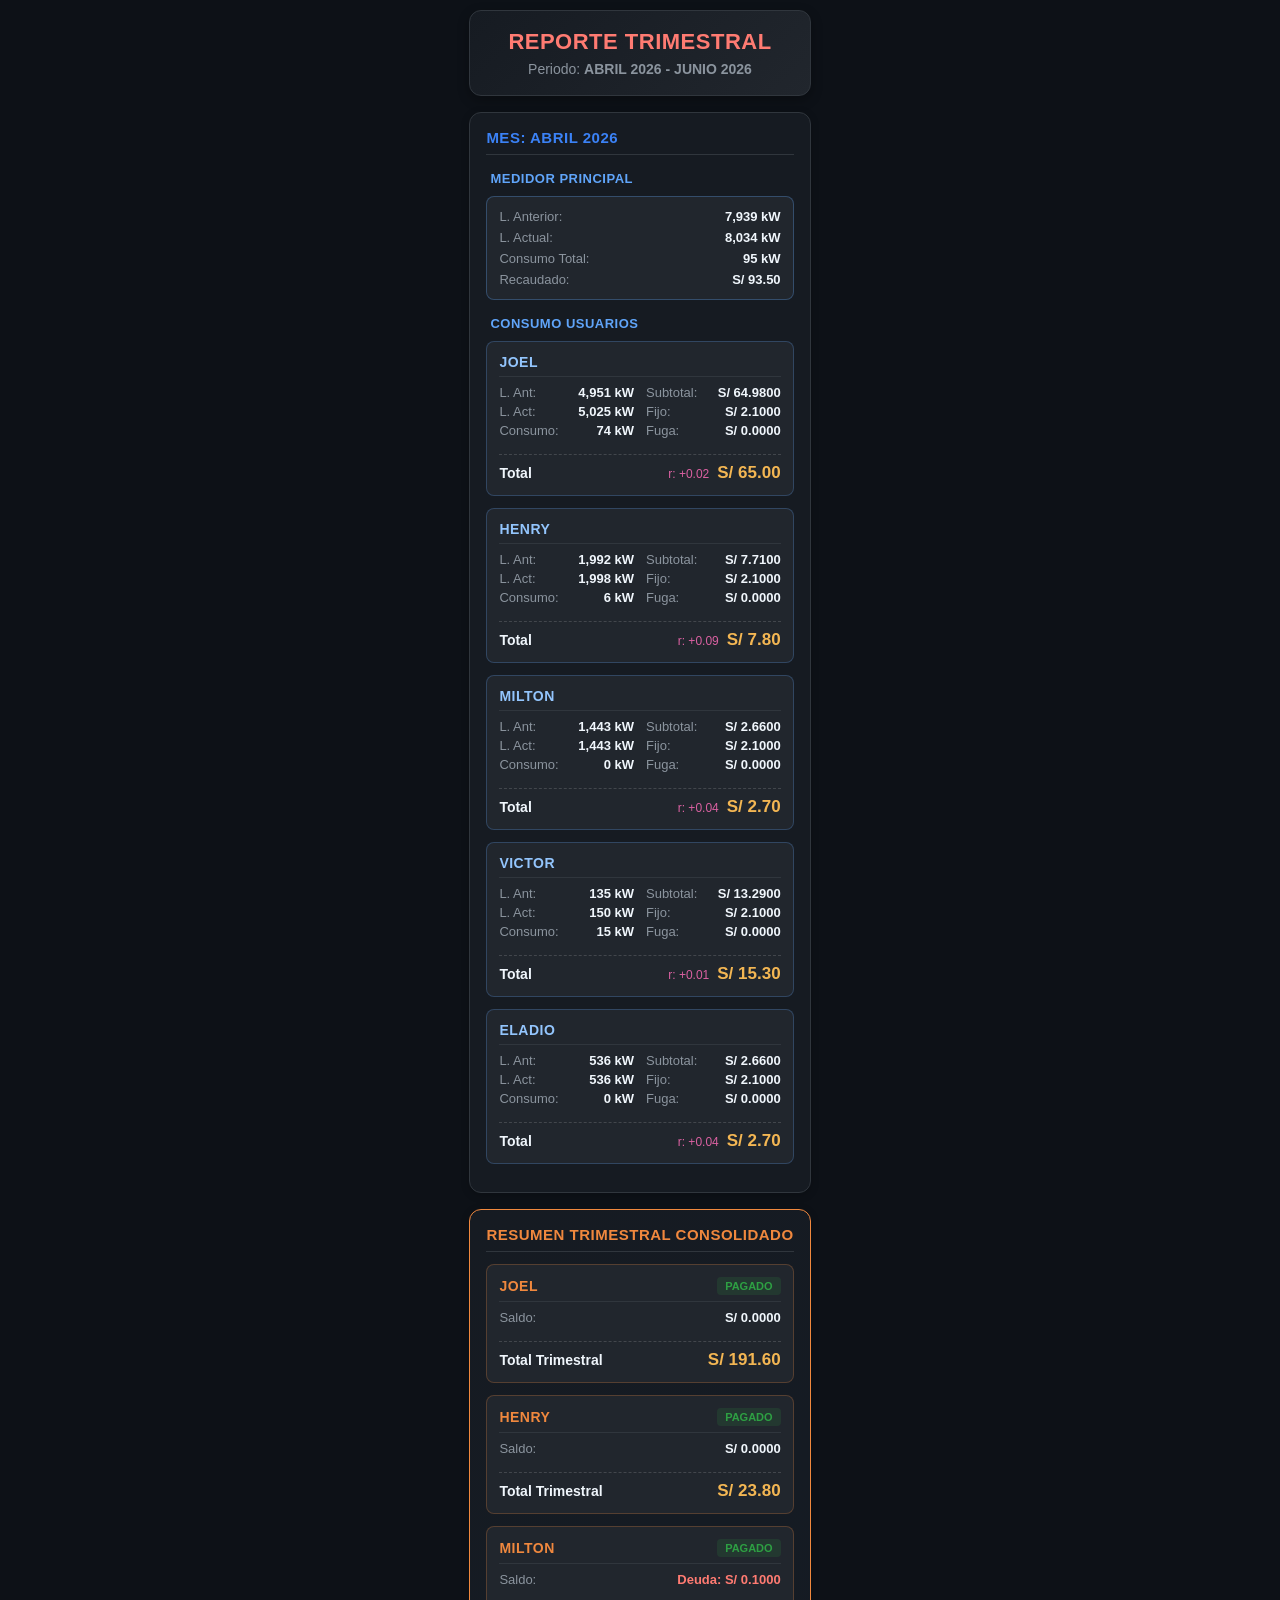
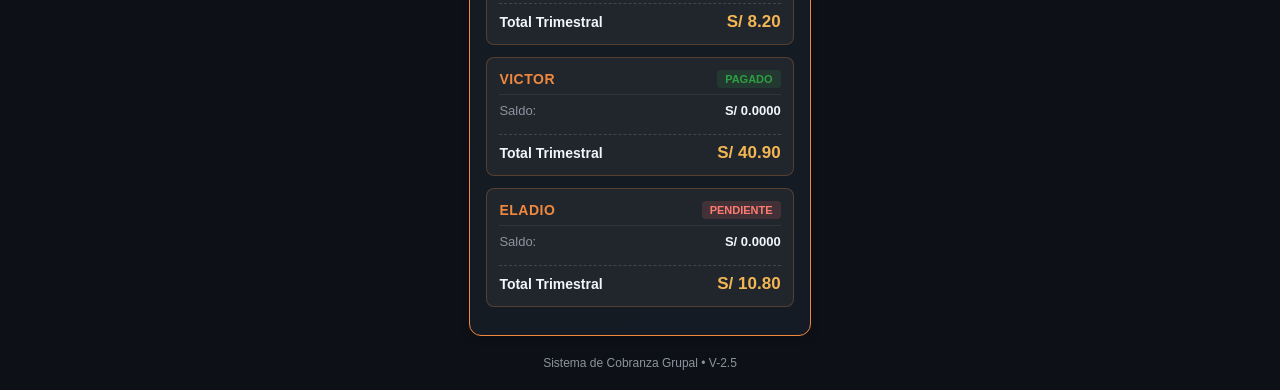
==== index.html @ fc7cf4ac "Actualizacion" ====
﻿<!DOCTYPE html>
<html lang="es">

<head>
    <meta charset="UTF-8">
    <meta name="viewport" content="width=device-width, initial-scale=1.0">
    <title>Reporte Trimestral Consolidado</title>
    <style>
        :root {
            --bg-main: #0d1117;
            --bg-card: #161b22;
            --bg-card-alt: #21262d;
            --border-color: #30363d;
            --text-main: #f0f6fc;
            --text-muted: #8b949e;
            /* Paleta de colores con jerarquía de azules ajustada */
            --accent-title: #ff7b72; /* Rojo suave para Título Principal */
            --accent-month: #3b82f6; /* Azul fuerte para los Meses */
            --accent-medidor: #60a5fa; /* Azul medio para Medidor Principal */
            --accent-usuarios: #60a5fa; /* Azul medio para Consumo de Usuarios */
            --accent-resumen: #f0883e; /* Naranja dorado para Resumen Trimestral */

            --accent-user-name: #93c5fd; /* Azul claro para el nombre interno de usuario */
            --accent-total: #f3b653; /* Ámbar/Amarillo brillante para destacar los totales */

            --accent-green: #2ea043;
            --accent-purple: #db61a2;
            --accent-red: #ff7b72;
        }

        * {
            box-sizing: border-box;
        }

        body {
            font-family: -apple-system, BlinkMacSystemFont, "Segoe UI", Roboto, Helvetica, Arial, sans-serif;
            background-color: var(--bg-main);
            color: var(--text-main);
            margin: 0;
            padding: 10px;
            display: flex;
            justify-content: center;
        }

        .report-container {
            width: 100%;
            max-width: 800px;
        }

        .report-header {
            background: linear-gradient(135deg, var(--bg-card), var(--bg-card-alt));
            border: 1px solid var(--border-color);
            border-radius: 12px;
            padding: 18px;
            margin-bottom: 16px;
            text-align: center;
            box-shadow: 0 4px 12px rgba(0, 0, 0, 0.3);
        }

            .report-header h1 {
                margin: 0 0 6px 0;
                font-size: 22px;
                letter-spacing: 0.5px;
                color: var(--accent-title);
            }

            .report-header p {
                margin: 0;
                color: var(--text-muted);
                font-size: 14px;
            }

        .card {
            background-color: var(--bg-card);
            border: 1px solid var(--border-color);
            border-radius: 12px;
            padding: 16px;
            margin-bottom: 16px;
            box-shadow: 0 2px 8px rgba(0, 0, 0, 0.2);
        }

        .card-title {
            font-size: 15px;
            font-weight: 700;
            color: var(--accent-month);
            margin-bottom: 12px;
            text-transform: uppercase;
            letter-spacing: 0.5px;
            border-bottom: 1px solid var(--border-color);
            padding-bottom: 8px;
        }

        .section-title-medidor {
            font-size: 13px;
            font-weight: 700;
            color: var(--accent-medidor);
            text-transform: uppercase;
            margin: 16px 0 10px 4px;
            letter-spacing: 0.5px;
        }

        .box-medidor {
            background-color: var(--bg-card-alt);
            border: 1px solid rgba(96, 165, 250, 0.3);
            border-radius: 8px;
            margin-bottom: 12px;
            padding: 12px;
        }

        .section-title-usuarios {
            font-size: 13px;
            font-weight: 700;
            color: var(--accent-usuarios);
            text-transform: uppercase;
            margin: 16px 0 10px 4px;
            letter-spacing: 0.5px;
        }

        .box-user {
            background-color: var(--bg-card-alt);
            border: 1px solid var(--border-color);
            border-radius: 8px;
            margin-bottom: 12px;
            padding: 12px;
        }

        .user-name {
            font-size: 14px;
            font-weight: 700;
            color: var(--accent-user-name);
            border-bottom: 1px solid var(--border-color);
            padding-bottom: 6px;
            margin-bottom: 8px;
            letter-spacing: 0.5px;
        }

        .grid-2col {
            display: grid;
            grid-template-columns: 1fr 1fr;
            gap: 6px 12px;
            font-size: 13px;
        }

        .grid-1col {
            display: flex;
            flex-direction: column;
            gap: 6px;
            font-size: 13px;
        }

        .col-group {
            display: flex;
            flex-direction: column;
            gap: 4px;
        }

        .row-item {
            display: flex;
            justify-content: space-between;
        }

            .row-item .label {
                color: var(--text-muted);
            }

            .row-item .val {
                font-weight: 600;
                color: var(--text-main);
            }

        .card-footer-pagar {
            grid-column: span 2;
            display: flex;
            justify-content: space-between;
            align-items: center;
            margin-top: 10px;
            padding-top: 8px;
            border-top: 1px dashed rgba(255, 255, 255, 0.15);
        }

        .card-footer-medidor {
            display: flex;
            justify-content: space-between;
            align-items: center;
            margin-top: 10px;
            padding-top: 8px;
            border-top: 1px dashed rgba(255, 255, 255, 0.15);
        }

        .footer-label {
            font-size: 14px;
            font-weight: 700;
            color: var(--text-main);
        }

        .footer-group {
            display: flex;
            align-items: baseline;
            gap: 8px;
        }

        .rounding-tag {
            font-size: 12px;
            color: var(--accent-purple);
            font-weight: normal;
        }

        .total-value {
            font-size: 17px;
            font-weight: 700;
            color: var(--accent-total);
        }

        /* Resumen Trimestral */
        .resumen-card {
            border-color: var(--accent-resumen);
            background: linear-gradient(145deg, var(--bg-card), #141b24);
        }

        .resumen-header {
            display: flex;
            justify-content: space-between;
            align-items: center;
            border-bottom: 1px solid var(--border-color);
            padding-bottom: 6px;
            margin-bottom: 8px;
        }

        .badge-pagado {
            font-size: 11px;
            font-weight: 700;
            color: var(--accent-green);
            background: rgba(46, 160, 67, 0.15);
            padding: 3px 8px;
            border-radius: 4px;
        }

        .badge-pendiente {
            font-size: 11px;
            font-weight: 700;
            color: var(--accent-red);
            background: rgba(255, 123, 114, 0.15);
            padding: 3px 8px;
            border-radius: 4px;
        }

        .report-footer {
            text-align: center;
            color: var(--text-muted);
            font-size: 12px;
            margin-top: 20px;
            margin-bottom: 10px;
        }
    </style>
</head>

<div>
    <body>
        <div class="report-container">
            <!-- HEADER -->
            <div class="report-header">
                <h1>REPORTE TRIMESTRAL</h1>
                <p>Periodo: <strong>ABRIL 2026 - JUNIO 2026</strong></p>
            </div>

            <!-- MES: ABRIL 2026 -->
            <div class="card">
                <div class="card-title">Mes: Abril 2026</div>

                <div class="section-title-medidor">Medidor Principal</div>
                <div class="box-medidor">
                    <div class="grid-1col">
                        <div class="row-item"><span class="label">L. Anterior:</span><span class="val">7,939 kW</span></div>
                        <div class="row-item"><span class="label">L. Actual:</span><span class="val">8,034 kW</span></div>
                        <div class="row-item"><span class="label">Consumo Total:</span><span class="val">95 kW</span></div>
                        <div class="row-item"><span class="label">Recaudado:</span><span class="val">S/ 93.50</span></div>
                    </div>
                </div>

                <div class="section-title-usuarios">Consumo Usuarios</div>

                <!-- JOEL -->
                <div class="box-user" style="border-color: rgba(96, 165, 250, 0.25);">
                    <div class="user-name">JOEL</div>
                    <div class="grid-2col">
                        <div class="col-group">
                            <div class="row-item"><span class="label">L. Ant:</span><span class="val">4,951 kW</span></div>
                            <div class="row-item"><span class="label">L. Act:</span><span class="val">5,025 kW</span></div>
                            <div class="row-item"><span class="label">Consumo:</span><span class="val">74 kW</span></div>
                        </div>
                        <div class="col-group">
                            <div class="row-item"><span class="label">Subtotal:</span><span class="val">S/ 64.9800</span></div>
                            <div class="row-item"><span class="label">Fijo:</span><span class="val">S/ 2.1000</span></div>
                            <div class="row-item"><span class="label">Fuga:</span><span class="val">S/ 0.0000</span></div>
                        </div>
                        <div class="card-footer-pagar">
                            <span class="footer-label">Total</span>
                            <div class="footer-group">
                                <span class="rounding-tag">r: +0.02</span>
                                <span class="total-value">S/ 65.00</span>
                            </div>
                        </div>
                    </div>
                </div>

                <!-- HENRY -->
                <div class="box-user" style="border-color: rgba(96, 165, 250, 0.25);">
                    <div class="user-name">HENRY</div>
                    <div class="grid-2col">
                        <div class="col-group">
                            <div class="row-item"><span class="label">L. Ant:</span><span class="val">1,992 kW</span></div>
                            <div class="row-item"><span class="label">L. Act:</span><span class="val">1,998 kW</span></div>
                            <div class="row-item"><span class="label">Consumo:</span><span class="val">6 kW</span></div>
                        </div>
                        <div class="col-group">
                            <div class="row-item"><span class="label">Subtotal:</span><span class="val">S/ 7.7100</span></div>
                            <div class="row-item"><span class="label">Fijo:</span><span class="val">S/ 2.1000</span></div>
                            <div class="row-item"><span class="label">Fuga:</span><span class="val">S/ 0.0000</span></div>
                        </div>
                        <div class="card-footer-pagar">
                            <span class="footer-label">Total</span>
                            <div class="footer-group">
                                <span class="rounding-tag">r: +0.09</span>
                                <span class="total-value">S/ 7.80</span>
                            </div>
                        </div>
                    </div>
                </div>

                <!-- MILTON -->
                <div class="box-user" style="border-color: rgba(96, 165, 250, 0.25);">
                    <div class="user-name">MILTON</div>
                    <div class="grid-2col">
                        <div class="col-group">
                            <div class="row-item"><span class="label">L. Ant:</span><span class="val">1,443 kW</span></div>
                            <div class="row-item"><span class="label">L. Act:</span><span class="val">1,443 kW</span></div>
                            <div class="row-item"><span class="label">Consumo:</span><span class="val">0 kW</span></div>
                        </div>
                        <div class="col-group">
                            <div class="row-item"><span class="label">Subtotal:</span><span class="val">S/ 2.6600</span></div>
                            <div class="row-item"><span class="label">Fijo:</span><span class="val">S/ 2.1000</span></div>
                            <div class="row-item"><span class="label">Fuga:</span><span class="val">S/ 0.0000</span></div>
                        </div>
                        <div class="card-footer-pagar">
                            <span class="footer-label">Total</span>
                            <div class="footer-group">
                                <span class="rounding-tag">r: +0.04</span>
                                <span class="total-value">S/ 2.70</span>
                            </div>
                        </div>
                    </div>
                </div>

                <!-- VICTOR -->
                <div class="box-user" style="border-color: rgba(96, 165, 250, 0.25);">
                    <div class="user-name">VICTOR</div>
                    <div class="grid-2col">
                        <div class="col-group">
                            <div class="row-item"><span class="label">L. Ant:</span><span class="val">135 kW</span></div>
                            <div class="row-item"><span class="label">L. Act:</span><span class="val">150 kW</span></div>
                            <div class="row-item"><span class="label">Consumo:</span><span class="val">15 kW</span></div>
                        </div>
                        <div class="col-group">
                            <div class="row-item"><span class="label">Subtotal:</span><span class="val">S/ 13.2900</span></div>
                            <div class="row-item"><span class="label">Fijo:</span><span class="val">S/ 2.1000</span></div>
                            <div class="row-item"><span class="label">Fuga:</span><span class="val">S/ 0.0000</span></div>
                        </div>
                        <div class="card-footer-pagar">
                            <span class="footer-label">Total</span>
                            <div class="footer-group">
                                <span class="rounding-tag">r: +0.01</span>
                                <span class="total-value">S/ 15.30</span>
                            </div>
                        </div>
                    </div>
                </div>

                <!-- ELADIO -->
                <div class="box-user" style="border-color: rgba(96, 165, 250, 0.25);">
                    <div class="user-name">ELADIO</div>
                    <div class="grid-2col">
                        <div class="col-group">
                            <div class="row-item"><span class="label">L. Ant:</span><span class="val">536 kW</span></div>
                            <div class="row-item"><span class="label">L. Act:</span><span class="val">536 kW</span></div>
                            <div class="row-item"><span class="label">Consumo:</span><span class="val">0 kW</span></div>
                        </div>
                        <div class="col-group">
                            <div class="row-item"><span class="label">Subtotal:</span><span class="val">S/ 2.6600</span></div>
                            <div class="row-item"><span class="label">Fijo:</span><span class="val">S/ 2.1000</span></div>
                            <div class="row-item"><span class="label">Fuga:</span><span class="val">S/ 0.0000</span></div>
                        </div>
                        <div class="card-footer-pagar">
                            <span class="footer-label">Total</span>
                            <div class="footer-group">
                                <span class="rounding-tag">r: +0.04</span>
                                <span class="total-value">S/ 2.70</span>
                            </div>
                        </div>
                    </div>
                </div>
            </div>

            <!-- RESUMEN TRIMESTRAL -->
            <div class="card resumen-card">
                <div class="card-title" style="color: var(--accent-resumen);">Resumen Trimestral Consolidado</div>

                <!-- JOEL -->
                <div class="box-user" style="border-color: rgba(240, 136, 62, 0.25);">
                    <div class="resumen-header">
                        <span class="user-name" style="border:none; margin:0; padding:0; color: var(--accent-resumen);">JOEL</span>
                        <span class="badge-pagado">PAGADO</span>
                    </div>
                    <div class="grid-1col">
                        <div class="row-item"><span class="label">Saldo:</span><span class="val" style="margin-left: auto;">S/ 0.0000</span></div>
                        <div class="card-footer-medidor">
                            <span class="footer-label">Total Trimestral</span>
                            <span class="total-value">S/ 191.60</span>
                        </div>
                    </div>
                </div>

                <!-- HENRY -->
                <div class="box-user" style="border-color: rgba(240, 136, 62, 0.25);">
                    <div class="resumen-header">
                        <span class="user-name" style="border:none; margin:0; padding:0; color: var(--accent-resumen);">HENRY</span>
                        <span class="badge-pagado">PAGADO</span>
                    </div>
                    <div class="grid-1col">
                        <div class="row-item"><span class="label">Saldo:</span><span class="val" style="margin-left: auto;">S/ 0.0000</span></div>
                        <div class="card-footer-medidor">
                            <span class="footer-label">Total Trimestral</span>
                            <span class="total-value">S/ 23.80</span>
                        </div>
                    </div>
                </div>

                <!-- MILTON -->
                <div class="box-user" style="border-color: rgba(240, 136, 62, 0.25);">
                    <div class="resumen-header">
                        <span class="user-name" style="border:none; margin:0; padding:0; color: var(--accent-resumen);">MILTON</span>
                        <span class="badge-pagado">PAGADO</span>
                    </div>
                    <div class="grid-1col">
                        <div class="row-item"><span class="label">Saldo:</span><span class="val" style="color: var(--accent-red); margin-left: auto;">Deuda: S/ 0.1000</span></div>
                        <div class="card-footer-medidor">
                            <span class="footer-label">Total Trimestral</span>
                            <span class="total-value">S/ 8.20</span>
                        </div>
                    </div>
                </div>

                <!-- VICTOR -->
                <div class="box-user" style="border-color: rgba(240, 136, 62, 0.25);">
                    <div class="resumen-header">
                        <span class="user-name" style="border:none; margin:0; padding:0; color: var(--accent-resumen);">VICTOR</span>
                        <span class="badge-pagado">PAGADO</span>
                    </div>
                    <div class="grid-1col">
                        <div class="row-item"><span class="label">Saldo:</span><span class="val" style="margin-left: auto;">S/ 0.0000</span></div>
                        <div class="card-footer-medidor">
                            <span class="footer-label">Total Trimestral</span>
                            <span class="total-value">S/ 40.90</span>
                        </div>
                    </div>
                </div>

                <!-- ELADIO -->
                <div class="box-user" style="border-color: rgba(240, 136, 62, 0.25);">
                    <div class="resumen-header">
                        <span class="user-name" style="border:none; margin:0; padding:0; color: var(--accent-resumen);">ELADIO</span>
                        <span class="badge-pendiente">PENDIENTE</span>
                    </div>
                    <div class="grid-1col">
                        <div class="row-item"><span class="label">Saldo:</span><span class="val" style="margin-left: auto;">S/ 0.0000</span></div>
                        <div class="card-footer-medidor">
                            <span class="footer-label">Total Trimestral</span>
                            <span class="total-value">S/ 10.80</span>
                        </div>
                    </div>
                </div>
            </div>

            <div class="report-footer">
                Sistema de Cobranza Grupal &bull; V-2.5
            </div>
        </div>
    </body>
</div>

</html>
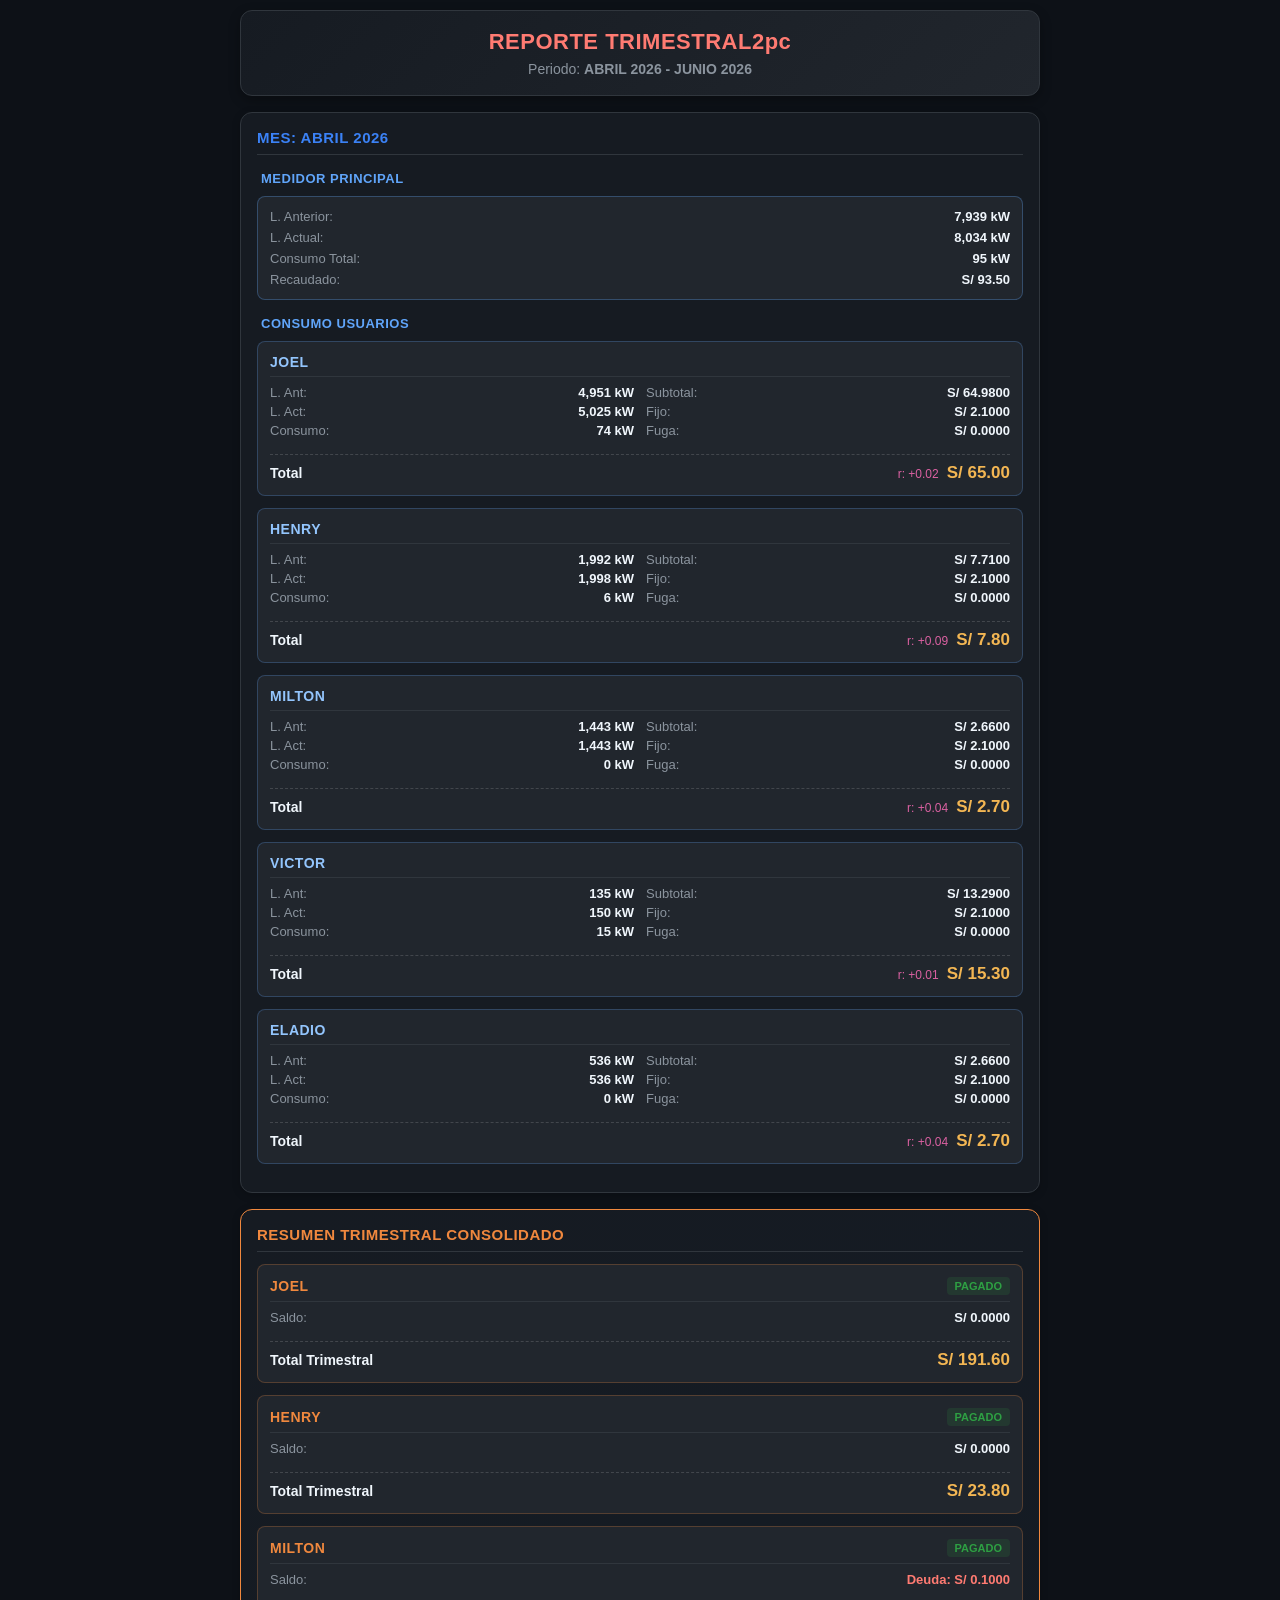
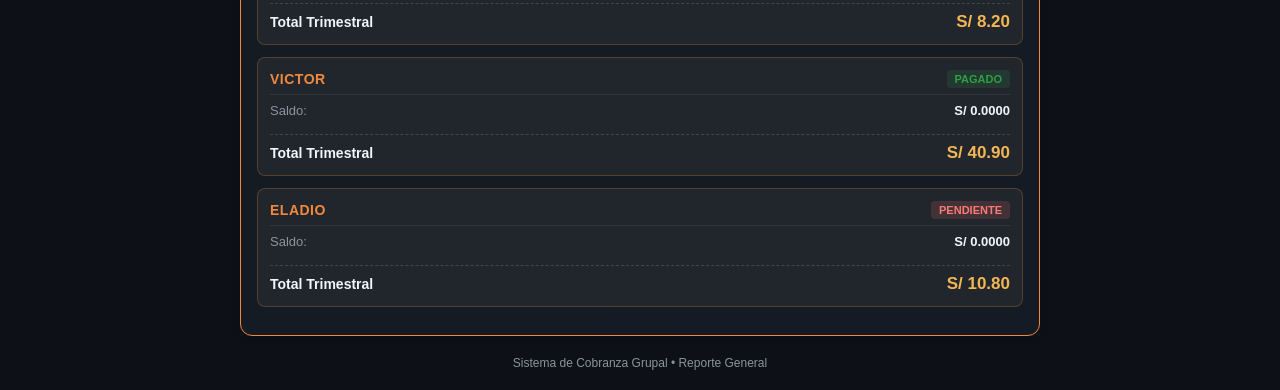
==== commit d6f8e3f8: "Actualizacion" ====
--- a/index.html
+++ b/index.html
@@ -4,6 +4,7 @@
 <head>
     <meta charset="UTF-8">
     <meta name="viewport" content="width=device-width, initial-scale=1.0">
+
     <title>Reporte Trimestral Consolidado</title>
     <style>
         :root {
@@ -14,14 +15,21 @@
             --text-main: #f0f6fc;
             --text-muted: #8b949e;
             /* Paleta de colores con jerarquía de azules ajustada */
-            --accent-title: #ff7b72; /* Rojo suave para Título Principal */
-            --accent-month: #3b82f6; /* Azul fuerte para los Meses */
-            --accent-medidor: #60a5fa; /* Azul medio para Medidor Principal */
-            --accent-usuarios: #60a5fa; /* Azul medio para Consumo de Usuarios */
-            --accent-resumen: #f0883e; /* Naranja dorado para Resumen Trimestral */
-
-            --accent-user-name: #93c5fd; /* Azul claro para el nombre interno de usuario */
-            --accent-total: #f3b653; /* Ámbar/Amarillo brillante para destacar los totales */
+            --accent-title: #ff7b72;
+            /* Rojo suave para Título Principal */
+            --accent-month: #3b82f6;
+            /* Azul fuerte para los Meses */
+            --accent-medidor: #60a5fa;
+            /* Azul medio para Medidor Principal */
+            --accent-usuarios: #60a5fa;
+            /* Azul medio para Consumo de Usuarios */
+            --accent-resumen: #f0883e;
+            /* Naranja dorado para Resumen Trimestral */
+
+            --accent-user-name: #93c5fd;
+            /* Azul claro para el nombre interno de usuario */
+            --accent-total: #f3b653;
+            /* Ámbar/Amarillo brillante para destacar los totales */
 
             --accent-green: #2ea043;
             --accent-purple: #db61a2;
@@ -254,237 +262,265 @@
     </style>
 </head>
 
-<div>
-    <body>
-        <div class="report-container">
-            <!-- HEADER -->
-            <div class="report-header">
-                <h1>REPORTE TRIMESTRAL</h1>
-                <p>Periodo: <strong>ABRIL 2026 - JUNIO 2026</strong></p>
-            </div>
-
-            <!-- MES: ABRIL 2026 -->
-            <div class="card">
-                <div class="card-title">Mes: Abril 2026</div>
-
-                <div class="section-title-medidor">Medidor Principal</div>
-                <div class="box-medidor">
-                    <div class="grid-1col">
-                        <div class="row-item"><span class="label">L. Anterior:</span><span class="val">7,939 kW</span></div>
-                        <div class="row-item"><span class="label">L. Actual:</span><span class="val">8,034 kW</span></div>
-                        <div class="row-item"><span class="label">Consumo Total:</span><span class="val">95 kW</span></div>
-                        <div class="row-item"><span class="label">Recaudado:</span><span class="val">S/ 93.50</span></div>
-                    </div>
-                </div>
-
-                <div class="section-title-usuarios">Consumo Usuarios</div>
-
-                <!-- JOEL -->
-                <div class="box-user" style="border-color: rgba(96, 165, 250, 0.25);">
-                    <div class="user-name">JOEL</div>
-                    <div class="grid-2col">
-                        <div class="col-group">
-                            <div class="row-item"><span class="label">L. Ant:</span><span class="val">4,951 kW</span></div>
-                            <div class="row-item"><span class="label">L. Act:</span><span class="val">5,025 kW</span></div>
-                            <div class="row-item"><span class="label">Consumo:</span><span class="val">74 kW</span></div>
-                        </div>
-                        <div class="col-group">
-                            <div class="row-item"><span class="label">Subtotal:</span><span class="val">S/ 64.9800</span></div>
-                            <div class="row-item"><span class="label">Fijo:</span><span class="val">S/ 2.1000</span></div>
-                            <div class="row-item"><span class="label">Fuga:</span><span class="val">S/ 0.0000</span></div>
-                        </div>
-                        <div class="card-footer-pagar">
-                            <span class="footer-label">Total</span>
-                            <div class="footer-group">
-                                <span class="rounding-tag">r: +0.02</span>
-                                <span class="total-value">S/ 65.00</span>
-                            </div>
-                        </div>
-                    </div>
-                </div>
-
-                <!-- HENRY -->
-                <div class="box-user" style="border-color: rgba(96, 165, 250, 0.25);">
-                    <div class="user-name">HENRY</div>
-                    <div class="grid-2col">
-                        <div class="col-group">
-                            <div class="row-item"><span class="label">L. Ant:</span><span class="val">1,992 kW</span></div>
-                            <div class="row-item"><span class="label">L. Act:</span><span class="val">1,998 kW</span></div>
-                            <div class="row-item"><span class="label">Consumo:</span><span class="val">6 kW</span></div>
-                        </div>
-                        <div class="col-group">
-                            <div class="row-item"><span class="label">Subtotal:</span><span class="val">S/ 7.7100</span></div>
-                            <div class="row-item"><span class="label">Fijo:</span><span class="val">S/ 2.1000</span></div>
-                            <div class="row-item"><span class="label">Fuga:</span><span class="val">S/ 0.0000</span></div>
-                        </div>
-                        <div class="card-footer-pagar">
-                            <span class="footer-label">Total</span>
-                            <div class="footer-group">
-                                <span class="rounding-tag">r: +0.09</span>
-                                <span class="total-value">S/ 7.80</span>
-                            </div>
-                        </div>
-                    </div>
-                </div>
-
-                <!-- MILTON -->
-                <div class="box-user" style="border-color: rgba(96, 165, 250, 0.25);">
-                    <div class="user-name">MILTON</div>
-                    <div class="grid-2col">
-                        <div class="col-group">
-                            <div class="row-item"><span class="label">L. Ant:</span><span class="val">1,443 kW</span></div>
-                            <div class="row-item"><span class="label">L. Act:</span><span class="val">1,443 kW</span></div>
-                            <div class="row-item"><span class="label">Consumo:</span><span class="val">0 kW</span></div>
-                        </div>
-                        <div class="col-group">
-                            <div class="row-item"><span class="label">Subtotal:</span><span class="val">S/ 2.6600</span></div>
-                            <div class="row-item"><span class="label">Fijo:</span><span class="val">S/ 2.1000</span></div>
-                            <div class="row-item"><span class="label">Fuga:</span><span class="val">S/ 0.0000</span></div>
-                        </div>
-                        <div class="card-footer-pagar">
-                            <span class="footer-label">Total</span>
-                            <div class="footer-group">
-                                <span class="rounding-tag">r: +0.04</span>
-                                <span class="total-value">S/ 2.70</span>
-                            </div>
-                        </div>
-                    </div>
-                </div>
-
-                <!-- VICTOR -->
-                <div class="box-user" style="border-color: rgba(96, 165, 250, 0.25);">
-                    <div class="user-name">VICTOR</div>
-                    <div class="grid-2col">
-                        <div class="col-group">
-                            <div class="row-item"><span class="label">L. Ant:</span><span class="val">135 kW</span></div>
-                            <div class="row-item"><span class="label">L. Act:</span><span class="val">150 kW</span></div>
-                            <div class="row-item"><span class="label">Consumo:</span><span class="val">15 kW</span></div>
-                        </div>
-                        <div class="col-group">
-                            <div class="row-item"><span class="label">Subtotal:</span><span class="val">S/ 13.2900</span></div>
-                            <div class="row-item"><span class="label">Fijo:</span><span class="val">S/ 2.1000</span></div>
-                            <div class="row-item"><span class="label">Fuga:</span><span class="val">S/ 0.0000</span></div>
-                        </div>
-                        <div class="card-footer-pagar">
-                            <span class="footer-label">Total</span>
-                            <div class="footer-group">
-                                <span class="rounding-tag">r: +0.01</span>
-                                <span class="total-value">S/ 15.30</span>
-                            </div>
-                        </div>
-                    </div>
-                </div>
-
-                <!-- ELADIO -->
-                <div class="box-user" style="border-color: rgba(96, 165, 250, 0.25);">
-                    <div class="user-name">ELADIO</div>
-                    <div class="grid-2col">
-                        <div class="col-group">
-                            <div class="row-item"><span class="label">L. Ant:</span><span class="val">536 kW</span></div>
-                            <div class="row-item"><span class="label">L. Act:</span><span class="val">536 kW</span></div>
-                            <div class="row-item"><span class="label">Consumo:</span><span class="val">0 kW</span></div>
-                        </div>
-                        <div class="col-group">
-                            <div class="row-item"><span class="label">Subtotal:</span><span class="val">S/ 2.6600</span></div>
-                            <div class="row-item"><span class="label">Fijo:</span><span class="val">S/ 2.1000</span></div>
-                            <div class="row-item"><span class="label">Fuga:</span><span class="val">S/ 0.0000</span></div>
-                        </div>
-                        <div class="card-footer-pagar">
-                            <span class="footer-label">Total</span>
-                            <div class="footer-group">
-                                <span class="rounding-tag">r: +0.04</span>
-                                <span class="total-value">S/ 2.70</span>
-                            </div>
-                        </div>
-                    </div>
-                </div>
-            </div>
-
-            <!-- RESUMEN TRIMESTRAL -->
-            <div class="card resumen-card">
-                <div class="card-title" style="color: var(--accent-resumen);">Resumen Trimestral Consolidado</div>
-
-                <!-- JOEL -->
-                <div class="box-user" style="border-color: rgba(240, 136, 62, 0.25);">
-                    <div class="resumen-header">
-                        <span class="user-name" style="border:none; margin:0; padding:0; color: var(--accent-resumen);">JOEL</span>
-                        <span class="badge-pagado">PAGADO</span>
-                    </div>
-                    <div class="grid-1col">
-                        <div class="row-item"><span class="label">Saldo:</span><span class="val" style="margin-left: auto;">S/ 0.0000</span></div>
-                        <div class="card-footer-medidor">
-                            <span class="footer-label">Total Trimestral</span>
-                            <span class="total-value">S/ 191.60</span>
-                        </div>
-                    </div>
-                </div>
-
-                <!-- HENRY -->
-                <div class="box-user" style="border-color: rgba(240, 136, 62, 0.25);">
-                    <div class="resumen-header">
-                        <span class="user-name" style="border:none; margin:0; padding:0; color: var(--accent-resumen);">HENRY</span>
-                        <span class="badge-pagado">PAGADO</span>
-                    </div>
-                    <div class="grid-1col">
-                        <div class="row-item"><span class="label">Saldo:</span><span class="val" style="margin-left: auto;">S/ 0.0000</span></div>
-                        <div class="card-footer-medidor">
-                            <span class="footer-label">Total Trimestral</span>
-                            <span class="total-value">S/ 23.80</span>
-                        </div>
-                    </div>
-                </div>
-
-                <!-- MILTON -->
-                <div class="box-user" style="border-color: rgba(240, 136, 62, 0.25);">
-                    <div class="resumen-header">
-                        <span class="user-name" style="border:none; margin:0; padding:0; color: var(--accent-resumen);">MILTON</span>
-                        <span class="badge-pagado">PAGADO</span>
-                    </div>
-                    <div class="grid-1col">
-                        <div class="row-item"><span class="label">Saldo:</span><span class="val" style="color: var(--accent-red); margin-left: auto;">Deuda: S/ 0.1000</span></div>
-                        <div class="card-footer-medidor">
-                            <span class="footer-label">Total Trimestral</span>
-                            <span class="total-value">S/ 8.20</span>
-                        </div>
-                    </div>
-                </div>
-
-                <!-- VICTOR -->
-                <div class="box-user" style="border-color: rgba(240, 136, 62, 0.25);">
-                    <div class="resumen-header">
-                        <span class="user-name" style="border:none; margin:0; padding:0; color: var(--accent-resumen);">VICTOR</span>
-                        <span class="badge-pagado">PAGADO</span>
-                    </div>
-                    <div class="grid-1col">
-                        <div class="row-item"><span class="label">Saldo:</span><span class="val" style="margin-left: auto;">S/ 0.0000</span></div>
-                        <div class="card-footer-medidor">
-                            <span class="footer-label">Total Trimestral</span>
-                            <span class="total-value">S/ 40.90</span>
-                        </div>
-                    </div>
-                </div>
-
-                <!-- ELADIO -->
-                <div class="box-user" style="border-color: rgba(240, 136, 62, 0.25);">
-                    <div class="resumen-header">
-                        <span class="user-name" style="border:none; margin:0; padding:0; color: var(--accent-resumen);">ELADIO</span>
-                        <span class="badge-pendiente">PENDIENTE</span>
-                    </div>
-                    <div class="grid-1col">
-                        <div class="row-item"><span class="label">Saldo:</span><span class="val" style="margin-left: auto;">S/ 0.0000</span></div>
-                        <div class="card-footer-medidor">
-                            <span class="footer-label">Total Trimestral</span>
-                            <span class="total-value">S/ 10.80</span>
-                        </div>
-                    </div>
-                </div>
-            </div>
-
-            <div class="report-footer">
-                Sistema de Cobranza Grupal &bull; V-2.5
-            </div>
+<body>
+    <div class="report-container">
+        <!-- HEADER -->
+        <div class="report-header">
+            <h1>REPORTE TRIMESTRAL2pc</h1>
+            <p>Periodo: <strong>ABRIL 2026 - JUNIO 2026</strong></p>
         </div>
-    </body>
-</div>
+
+        <!-- MES: ABRIL 2026 -->
+        <div class="card">
+            <div class="card-title">Mes: Abril 2026</div>
+
+            <div class="section-title-medidor">Medidor Principal</div>
+            <div class="box-medidor">
+                <div class="grid-1col">
+                    <div class="row-item"><span class="label">L. Anterior:</span><span class="val">7,939 kW</span></div>
+                    <div class="row-item"><span class="label">L. Actual:</span><span class="val">8,034 kW</span></div>
+                    <div class="row-item"><span class="label">Consumo Total:</span><span class="val">95 kW</span></div>
+                    <div class="row-item"><span class="label">Recaudado:</span><span class="val">S/ 93.50</span></div>
+                </div>
+            </div>
+
+            <div class="section-title-usuarios">Consumo Usuarios</div>
+
+            <!-- JOEL -->
+            <div class="box-user" style="border-color: rgba(96, 165, 250, 0.25);">
+                <div class="user-name">JOEL</div>
+                <div class="grid-2col">
+                    <div class="col-group">
+                        <div class="row-item"><span class="label">L. Ant:</span><span class="val">4,951 kW</span></div>
+                        <div class="row-item"><span class="label">L. Act:</span><span class="val">5,025 kW</span></div>
+                        <div class="row-item"><span class="label">Consumo:</span><span class="val">74 kW</span></div>
+                    </div>
+                    <div class="col-group">
+                        <div class="row-item">
+                            <span class="label">Subtotal:</span><span class="val">S/ 64.9800</span>
+                        </div>
+                        <div class="row-item"><span class="label">Fijo:</span><span class="val">S/ 2.1000</span></div>
+                        <div class="row-item"><span class="label">Fuga:</span><span class="val">S/ 0.0000</span></div>
+                    </div>
+                    <div class="card-footer-pagar">
+                        <span class="footer-label">Total</span>
+                        <div class="footer-group">
+                            <span class="rounding-tag">r: +0.02</span>
+                            <span class="total-value">S/ 65.00</span>
+                        </div>
+                    </div>
+                </div>
+            </div>
+
+            <!-- HENRY -->
+            <div class="box-user" style="border-color: rgba(96, 165, 250, 0.25);">
+                <div class="user-name">HENRY</div>
+                <div class="grid-2col">
+                    <div class="col-group">
+                        <div class="row-item"><span class="label">L. Ant:</span><span class="val">1,992 kW</span></div>
+                        <div class="row-item"><span class="label">L. Act:</span><span class="val">1,998 kW</span></div>
+                        <div class="row-item"><span class="label">Consumo:</span><span class="val">6 kW</span></div>
+                    </div>
+                    <div class="col-group">
+                        <div class="row-item">
+                            <span class="label">Subtotal:</span><span class="val">S/ 7.7100</span>
+                        </div>
+                        <div class="row-item"><span class="label">Fijo:</span><span class="val">S/ 2.1000</span></div>
+                        <div class="row-item"><span class="label">Fuga:</span><span class="val">S/ 0.0000</span></div>
+                    </div>
+                    <div class="card-footer-pagar">
+                        <span class="footer-label">Total</span>
+                        <div class="footer-group">
+                            <span class="rounding-tag">r: +0.09</span>
+                            <span class="total-value">S/ 7.80</span>
+                        </div>
+                    </div>
+                </div>
+            </div>
+
+            <!-- MILTON -->
+            <div class="box-user" style="border-color: rgba(96, 165, 250, 0.25);">
+                <div class="user-name">MILTON</div>
+                <div class="grid-2col">
+                    <div class="col-group">
+                        <div class="row-item"><span class="label">L. Ant:</span><span class="val">1,443 kW</span></div>
+                        <div class="row-item"><span class="label">L. Act:</span><span class="val">1,443 kW</span></div>
+                        <div class="row-item"><span class="label">Consumo:</span><span class="val">0 kW</span></div>
+                    </div>
+                    <div class="col-group">
+                        <div class="row-item">
+                            <span class="label">Subtotal:</span><span class="val">S/ 2.6600</span>
+                        </div>
+                        <div class="row-item"><span class="label">Fijo:</span><span class="val">S/ 2.1000</span></div>
+                        <div class="row-item"><span class="label">Fuga:</span><span class="val">S/ 0.0000</span></div>
+                    </div>
+                    <div class="card-footer-pagar">
+                        <span class="footer-label">Total</span>
+                        <div class="footer-group">
+                            <span class="rounding-tag">r: +0.04</span>
+                            <span class="total-value">S/ 2.70</span>
+                        </div>
+                    </div>
+                </div>
+            </div>
+
+            <!-- VICTOR -->
+            <div class="box-user" style="border-color: rgba(96, 165, 250, 0.25);">
+                <div class="user-name">VICTOR</div>
+                <div class="grid-2col">
+                    <div class="col-group">
+                        <div class="row-item"><span class="label">L. Ant:</span><span class="val">135 kW</span></div>
+                        <div class="row-item"><span class="label">L. Act:</span><span class="val">150 kW</span></div>
+                        <div class="row-item"><span class="label">Consumo:</span><span class="val">15 kW</span></div>
+                    </div>
+                    <div class="col-group">
+                        <div class="row-item">
+                            <span class="label">Subtotal:</span><span class="val">S/ 13.2900</span>
+                        </div>
+                        <div class="row-item"><span class="label">Fijo:</span><span class="val">S/ 2.1000</span></div>
+                        <div class="row-item"><span class="label">Fuga:</span><span class="val">S/ 0.0000</span></div>
+                    </div>
+                    <div class="card-footer-pagar">
+                        <span class="footer-label">Total</span>
+                        <div class="footer-group">
+                            <span class="rounding-tag">r: +0.01</span>
+                            <span class="total-value">S/ 15.30</span>
+                        </div>
+                    </div>
+                </div>
+            </div>
+
+            <!-- ELADIO -->
+            <div class="box-user" style="border-color: rgba(96, 165, 250, 0.25);">
+                <div class="user-name">ELADIO</div>
+                <div class="grid-2col">
+                    <div class="col-group">
+                        <div class="row-item"><span class="label">L. Ant:</span><span class="val">536 kW</span></div>
+                        <div class="row-item"><span class="label">L. Act:</span><span class="val">536 kW</span></div>
+                        <div class="row-item"><span class="label">Consumo:</span><span class="val">0 kW</span></div>
+                    </div>
+                    <div class="col-group">
+                        <div class="row-item">
+                            <span class="label">Subtotal:</span><span class="val">S/ 2.6600</span>
+                        </div>
+                        <div class="row-item"><span class="label">Fijo:</span><span class="val">S/ 2.1000</span></div>
+                        <div class="row-item"><span class="label">Fuga:</span><span class="val">S/ 0.0000</span></div>
+                    </div>
+                    <div class="card-footer-pagar">
+                        <span class="footer-label">Total</span>
+                        <div class="footer-group">
+                            <span class="rounding-tag">r: +0.04</span>
+                            <span class="total-value">S/ 2.70</span>
+                        </div>
+                    </div>
+                </div>
+            </div>
+        </div>
+
+        <!-- RESUMEN TRIMESTRAL -->
+        <div class="card resumen-card">
+            <div class="card-title" style="color: var(--accent-resumen);">Resumen Trimestral Consolidado</div>
+
+            <!-- JOEL -->
+            <div class="box-user" style="border-color: rgba(240, 136, 62, 0.25);">
+                <div class="resumen-header">
+                    <span class="user-name"
+                          style="border:none; margin:0; padding:0; color: var(--accent-resumen);">JOEL</span>
+                    <span class="badge-pagado">PAGADO</span>
+                </div>
+                <div class="grid-1col">
+                    <div class="row-item">
+                        <span class="label">Saldo:</span><span class="val"
+                                                               style="margin-left: auto;">S/ 0.0000</span>
+                    </div>
+                    <div class="card-footer-medidor">
+                        <span class="footer-label">Total Trimestral</span>
+                        <span class="total-value">S/ 191.60</span>
+                    </div>
+                </div>
+            </div>
+
+            <!-- HENRY -->
+            <div class="box-user" style="border-color: rgba(240, 136, 62, 0.25);">
+                <div class="resumen-header">
+                    <span class="user-name"
+                          style="border:none; margin:0; padding:0; color: var(--accent-resumen);">HENRY</span>
+                    <span class="badge-pagado">PAGADO</span>
+                </div>
+                <div class="grid-1col">
+                    <div class="row-item">
+                        <span class="label">Saldo:</span><span class="val"
+                                                               style="margin-left: auto;">S/ 0.0000</span>
+                    </div>
+                    <div class="card-footer-medidor">
+                        <span class="footer-label">Total Trimestral</span>
+                        <span class="total-value">S/ 23.80</span>
+                    </div>
+                </div>
+            </div>
+
+            <!-- MILTON -->
+            <div class="box-user" style="border-color: rgba(240, 136, 62, 0.25);">
+                <div class="resumen-header">
+                    <span class="user-name"
+                          style="border:none; margin:0; padding:0; color: var(--accent-resumen);">MILTON</span>
+                    <span class="badge-pagado">PAGADO</span>
+                </div>
+                <div class="grid-1col">
+                    <div class="row-item">
+                        <span class="label">Saldo:</span><span class="val"
+                                                               style="color: var(--accent-red); margin-left: auto;">Deuda: S/ 0.1000</span>
+                    </div>
+                    <div class="card-footer-medidor">
+                        <span class="footer-label">Total Trimestral</span>
+                        <span class="total-value">S/ 8.20</span>
+                    </div>
+                </div>
+            </div>
+
+            <!-- VICTOR -->
+            <div class="box-user" style="border-color: rgba(240, 136, 62, 0.25);">
+                <div class="resumen-header">
+                    <span class="user-name"
+                          style="border:none; margin:0; padding:0; color: var(--accent-resumen);">VICTOR</span>
+                    <span class="badge-pagado">PAGADO</span>
+                </div>
+                <div class="grid-1col">
+                    <div class="row-item">
+                        <span class="label">Saldo:</span><span class="val"
+                                                               style="margin-left: auto;">S/ 0.0000</span>
+                    </div>
+                    <div class="card-footer-medidor">
+                        <span class="footer-label">Total Trimestral</span>
+                        <span class="total-value">S/ 40.90</span>
+                    </div>
+                </div>
+            </div>
+
+            <!-- ELADIO -->
+            <div class="box-user" style="border-color: rgba(240, 136, 62, 0.25);">
+                <div class="resumen-header">
+                    <span class="user-name"
+                          style="border:none; margin:0; padding:0; color: var(--accent-resumen);">ELADIO</span>
+                    <span class="badge-pendiente">PENDIENTE</span>
+                </div>
+                <div class="grid-1col">
+                    <div class="row-item">
+                        <span class="label">Saldo:</span><span class="val"
+                                                               style="margin-left: auto;">S/ 0.0000</span>
+                    </div>
+                    <div class="card-footer-medidor">
+                        <span class="footer-label">Total Trimestral</span>
+                        <span class="total-value">S/ 10.80</span>
+                    </div>
+                </div>
+            </div>
+        </div>
+
+        <div class="report-footer">
+            Sistema de Cobranza Grupal &bull; Reporte General
+        </div>
+    </div>
+</body>
 
 </html>
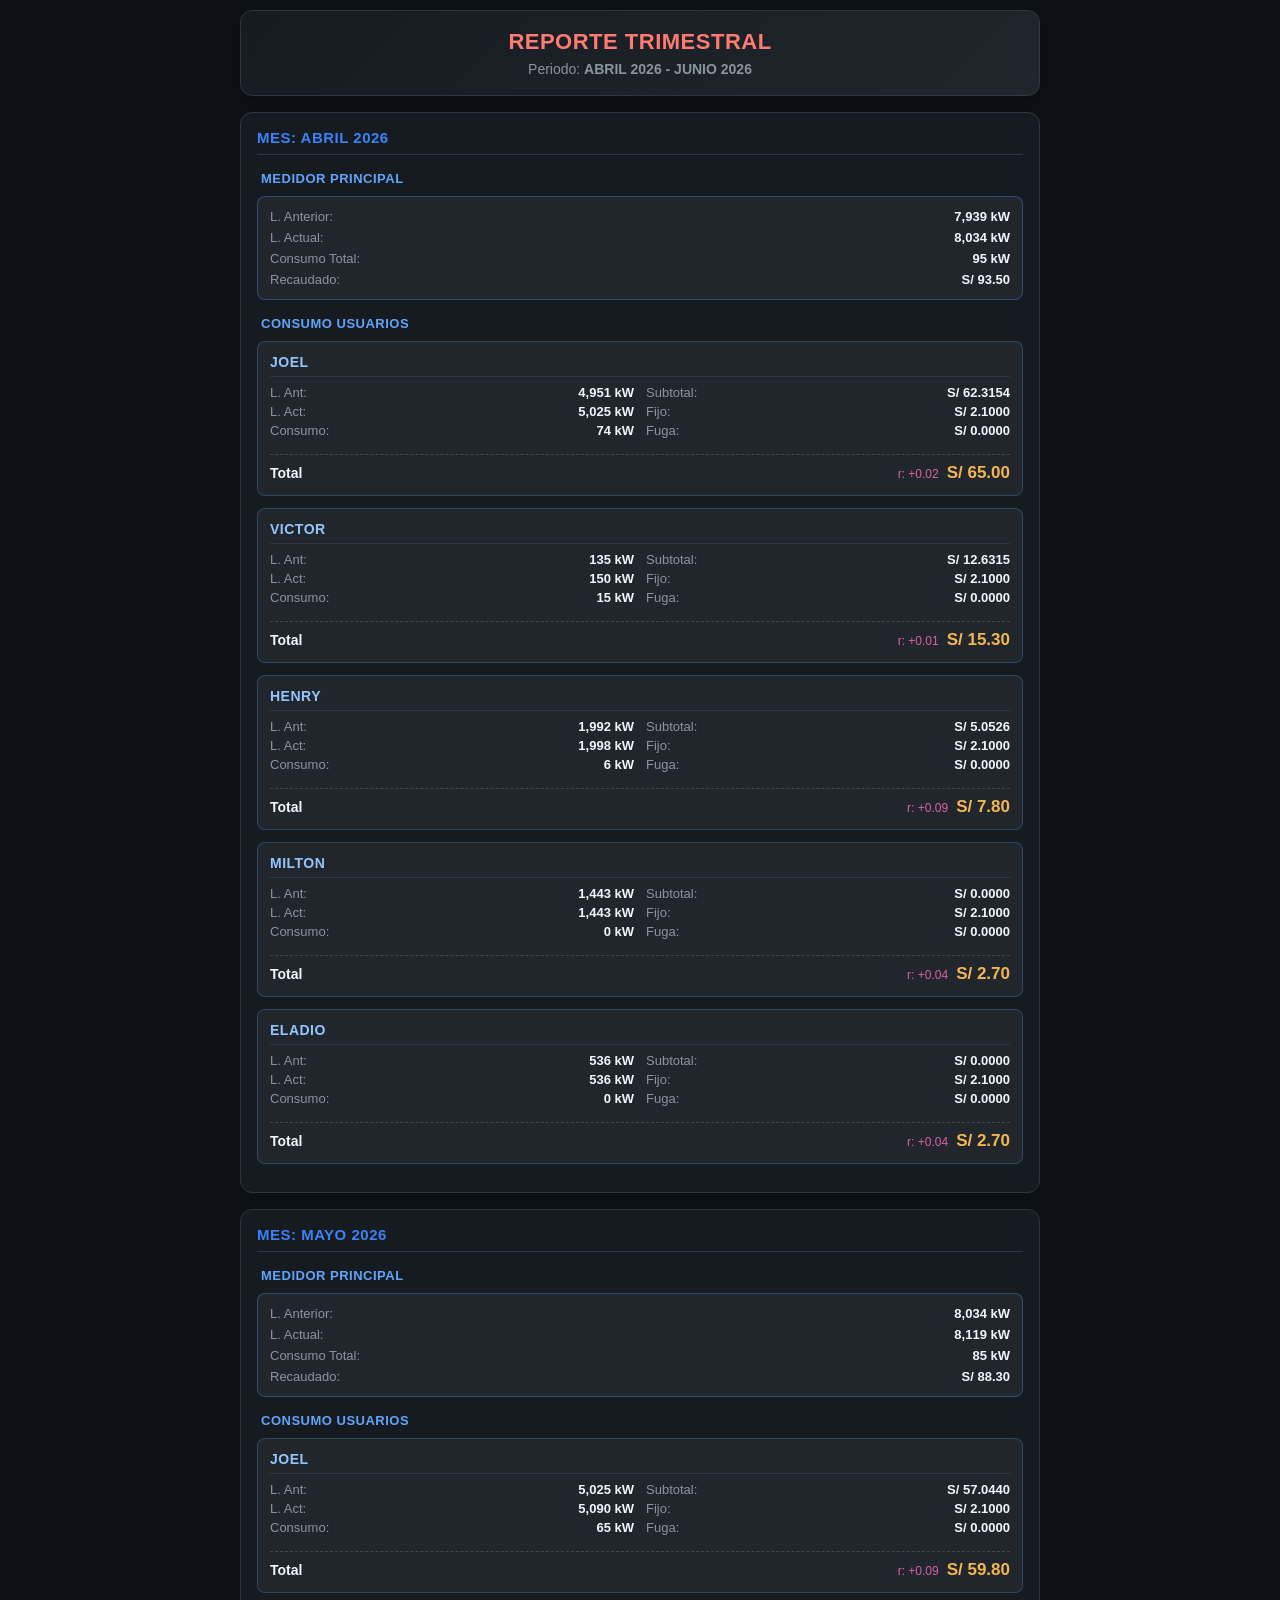
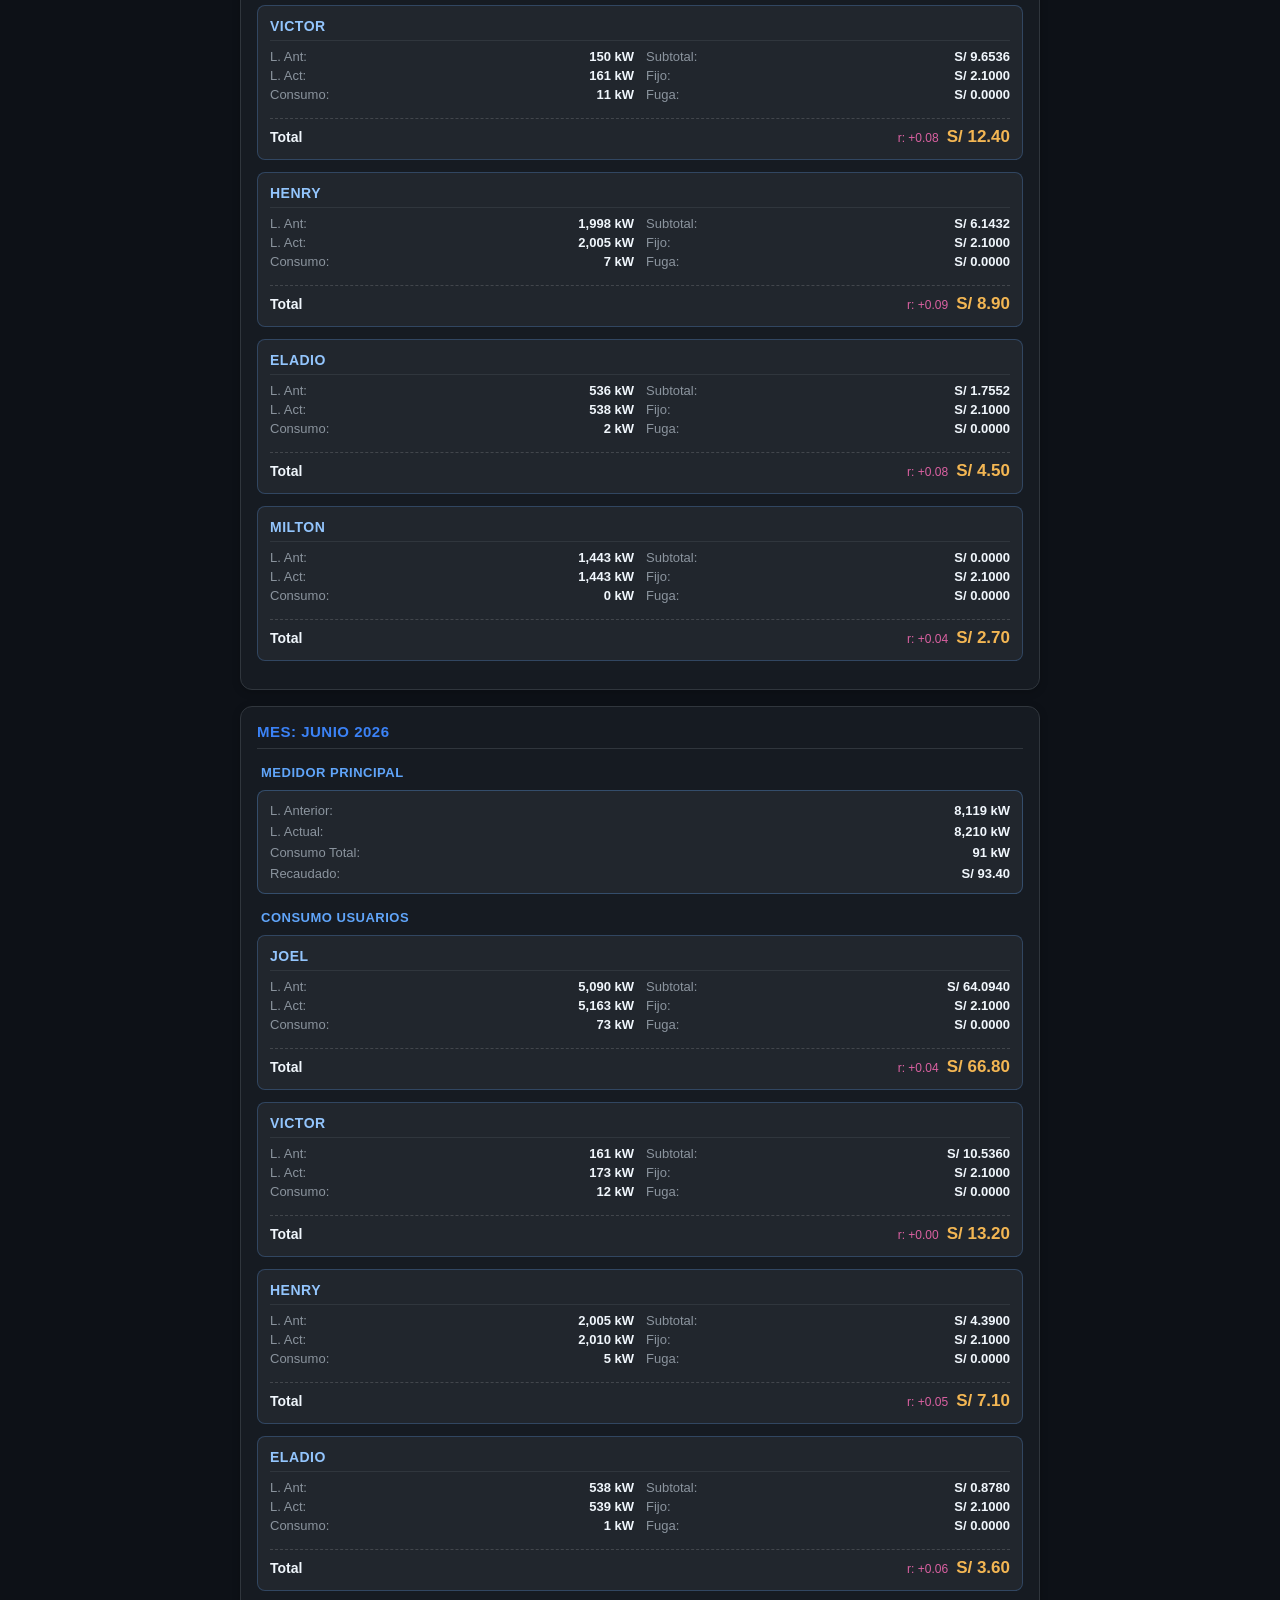
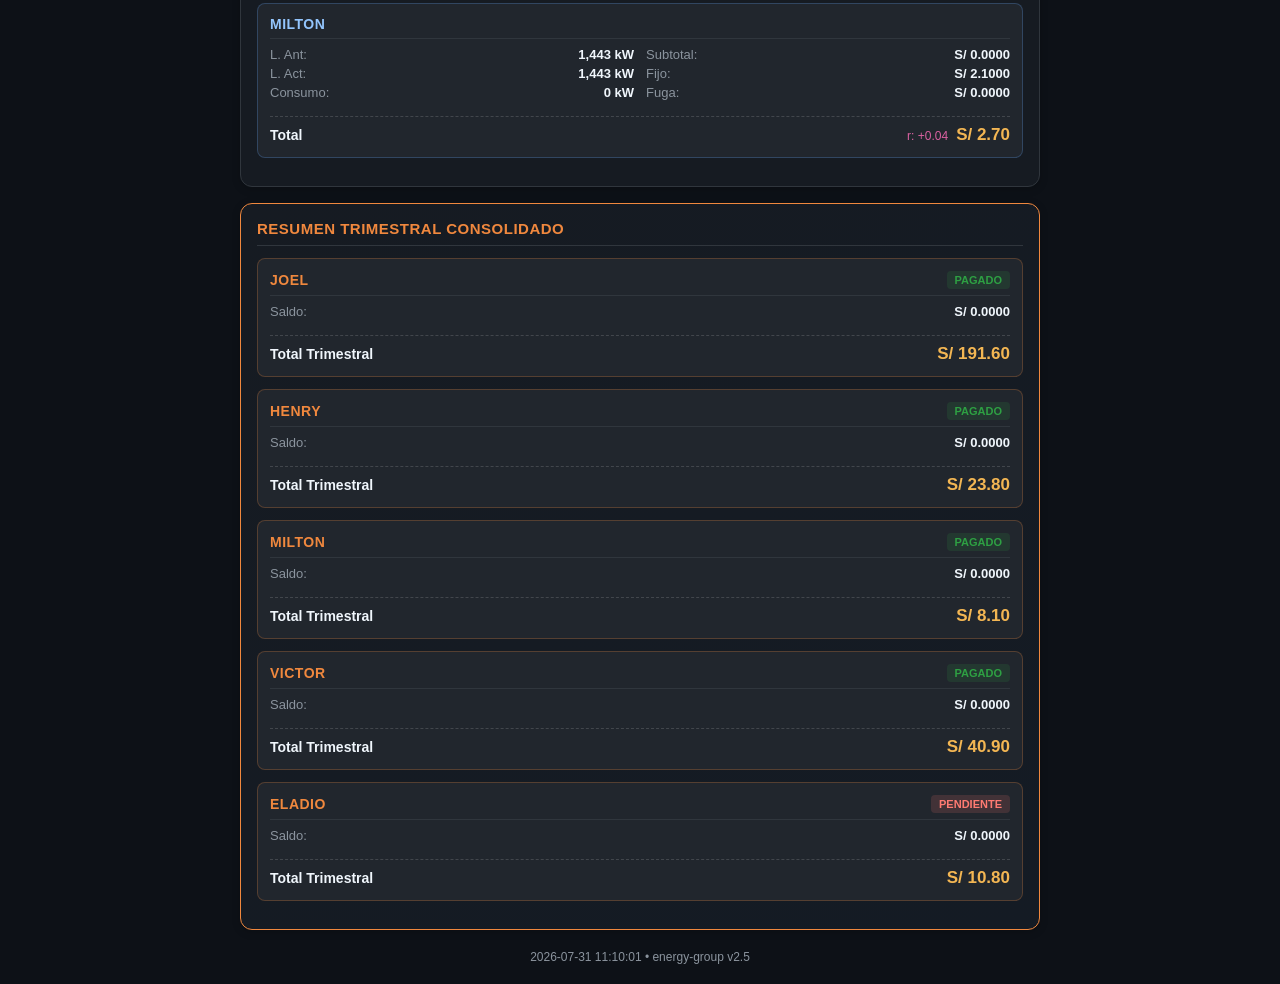
==== commit 7ca5e327: "Actualizacion" ====
--- a/index.html
+++ b/index.html
@@ -1,10 +1,9 @@
-﻿<!DOCTYPE html>
+<!DOCTYPE html>
 <html lang="es">
 
 <head>
     <meta charset="UTF-8">
     <meta name="viewport" content="width=device-width, initial-scale=1.0">
-
     <title>Reporte Trimestral Consolidado</title>
     <style>
         :root {
@@ -14,23 +13,13 @@
             --border-color: #30363d;
             --text-main: #f0f6fc;
             --text-muted: #8b949e;
-            /* Paleta de colores con jerarquía de azules ajustada */
             --accent-title: #ff7b72;
-            /* Rojo suave para Título Principal */
             --accent-month: #3b82f6;
-            /* Azul fuerte para los Meses */
             --accent-medidor: #60a5fa;
-            /* Azul medio para Medidor Principal */
             --accent-usuarios: #60a5fa;
-            /* Azul medio para Consumo de Usuarios */
             --accent-resumen: #f0883e;
-            /* Naranja dorado para Resumen Trimestral */
-
             --accent-user-name: #93c5fd;
-            /* Azul claro para el nombre interno de usuario */
             --accent-total: #f3b653;
-            /* Ámbar/Amarillo brillante para destacar los totales */
-
             --accent-green: #2ea043;
             --accent-purple: #db61a2;
             --accent-red: #ff7b72;
@@ -65,18 +54,29 @@
             box-shadow: 0 4px 12px rgba(0, 0, 0, 0.3);
         }
 
-            .report-header h1 {
-                margin: 0 0 6px 0;
-                font-size: 22px;
-                letter-spacing: 0.5px;
-                color: var(--accent-title);
-            }
-
-            .report-header p {
-                margin: 0;
-                color: var(--text-muted);
-                font-size: 14px;
-            }
+        .report-header h1 {
+            margin: 0 0 6px 0;
+            font-size: 22px;
+            letter-spacing: 0.5px;
+            color: var(--accent-title);
+        }
+
+        .report-header p {
+            margin: 0;
+            color: var(--text-muted);
+            font-size: 14px;
+        }
+
+        .update-badge {
+            display: inline-block;
+            background-color: var(--bg-card-alt);
+            border: 1px solid var(--border-color);
+            color: var(--text-muted);
+            font-size: 12px;
+            padding: 4px 10px;
+            border-radius: 6px;
+            margin-bottom: 12px;
+        }
 
         .card {
             background-color: var(--bg-card);
@@ -167,14 +167,14 @@
             justify-content: space-between;
         }
 
-            .row-item .label {
-                color: var(--text-muted);
-            }
-
-            .row-item .val {
-                font-weight: 600;
-                color: var(--text-main);
-            }
+        .row-item .label {
+            color: var(--text-muted);
+        }
+
+        .row-item .val {
+            font-weight: 600;
+            color: var(--text-main);
+        }
 
         .card-footer-pagar {
             grid-column: span 2;
@@ -219,7 +219,6 @@
             color: var(--accent-total);
         }
 
-        /* Resumen Trimestral */
         .resumen-card {
             border-color: var(--accent-resumen);
             background: linear-gradient(145deg, var(--bg-card), #141b24);
@@ -259,20 +258,27 @@
             margin-top: 20px;
             margin-bottom: 10px;
         }
+.update-timestamp {text - align: center;
+            color: var(--text-muted);
+            font-size: 12px;
+            margin-bottom: 12px;
+            opacity: 0.7;
+        }
     </style>
 </head>
 
 <body>
     <div class="report-container">
-        <!-- HEADER -->
+      
+
         <div class="report-header">
-            <h1>REPORTE TRIMESTRAL2pc</h1>
+            <h1>REPORTE TRIMESTRAL</h1>
             <p>Periodo: <strong>ABRIL 2026 - JUNIO 2026</strong></p>
         </div>
 
-        <!-- MES: ABRIL 2026 -->
+        
         <div class="card">
-            <div class="card-title">Mes: Abril 2026</div>
+            <div class="card-title">Mes: ABRIL 2026</div>
 
             <div class="section-title-medidor">Medidor Principal</div>
             <div class="box-medidor">
@@ -285,8 +291,7 @@
             </div>
 
             <div class="section-title-usuarios">Consumo Usuarios</div>
-
-            <!-- JOEL -->
+            
             <div class="box-user" style="border-color: rgba(96, 165, 250, 0.25);">
                 <div class="user-name">JOEL</div>
                 <div class="grid-2col">
@@ -296,9 +301,7 @@
                         <div class="row-item"><span class="label">Consumo:</span><span class="val">74 kW</span></div>
                     </div>
                     <div class="col-group">
-                        <div class="row-item">
-                            <span class="label">Subtotal:</span><span class="val">S/ 64.9800</span>
-                        </div>
+                        <div class="row-item"><span class="label">Subtotal:</span><span class="val">S/ 62.3154</span></div>
                         <div class="row-item"><span class="label">Fijo:</span><span class="val">S/ 2.1000</span></div>
                         <div class="row-item"><span class="label">Fuga:</span><span class="val">S/ 0.0000</span></div>
                     </div>
@@ -311,8 +314,28 @@
                     </div>
                 </div>
             </div>
-
-            <!-- HENRY -->
+            <div class="box-user" style="border-color: rgba(96, 165, 250, 0.25);">
+                <div class="user-name">VICTOR</div>
+                <div class="grid-2col">
+                    <div class="col-group">
+                        <div class="row-item"><span class="label">L. Ant:</span><span class="val">135 kW</span></div>
+                        <div class="row-item"><span class="label">L. Act:</span><span class="val">150 kW</span></div>
+                        <div class="row-item"><span class="label">Consumo:</span><span class="val">15 kW</span></div>
+                    </div>
+                    <div class="col-group">
+                        <div class="row-item"><span class="label">Subtotal:</span><span class="val">S/ 12.6315</span></div>
+                        <div class="row-item"><span class="label">Fijo:</span><span class="val">S/ 2.1000</span></div>
+                        <div class="row-item"><span class="label">Fuga:</span><span class="val">S/ 0.0000</span></div>
+                    </div>
+                    <div class="card-footer-pagar">
+                        <span class="footer-label">Total</span>
+                        <div class="footer-group">
+                            <span class="rounding-tag">r: +0.01</span>
+                            <span class="total-value">S/ 15.30</span>
+                        </div>
+                    </div>
+                </div>
+            </div>
             <div class="box-user" style="border-color: rgba(96, 165, 250, 0.25);">
                 <div class="user-name">HENRY</div>
                 <div class="grid-2col">
@@ -322,9 +345,7 @@
                         <div class="row-item"><span class="label">Consumo:</span><span class="val">6 kW</span></div>
                     </div>
                     <div class="col-group">
-                        <div class="row-item">
-                            <span class="label">Subtotal:</span><span class="val">S/ 7.7100</span>
-                        </div>
+                        <div class="row-item"><span class="label">Subtotal:</span><span class="val">S/ 5.0526</span></div>
                         <div class="row-item"><span class="label">Fijo:</span><span class="val">S/ 2.1000</span></div>
                         <div class="row-item"><span class="label">Fuga:</span><span class="val">S/ 0.0000</span></div>
                     </div>
@@ -337,8 +358,6 @@
                     </div>
                 </div>
             </div>
-
-            <!-- MILTON -->
             <div class="box-user" style="border-color: rgba(96, 165, 250, 0.25);">
                 <div class="user-name">MILTON</div>
                 <div class="grid-2col">
@@ -348,9 +367,7 @@
                         <div class="row-item"><span class="label">Consumo:</span><span class="val">0 kW</span></div>
                     </div>
                     <div class="col-group">
-                        <div class="row-item">
-                            <span class="label">Subtotal:</span><span class="val">S/ 2.6600</span>
-                        </div>
+                        <div class="row-item"><span class="label">Subtotal:</span><span class="val">S/ 0.0000</span></div>
                         <div class="row-item"><span class="label">Fijo:</span><span class="val">S/ 2.1000</span></div>
                         <div class="row-item"><span class="label">Fuga:</span><span class="val">S/ 0.0000</span></div>
                     </div>
@@ -363,34 +380,6 @@
                     </div>
                 </div>
             </div>
-
-            <!-- VICTOR -->
-            <div class="box-user" style="border-color: rgba(96, 165, 250, 0.25);">
-                <div class="user-name">VICTOR</div>
-                <div class="grid-2col">
-                    <div class="col-group">
-                        <div class="row-item"><span class="label">L. Ant:</span><span class="val">135 kW</span></div>
-                        <div class="row-item"><span class="label">L. Act:</span><span class="val">150 kW</span></div>
-                        <div class="row-item"><span class="label">Consumo:</span><span class="val">15 kW</span></div>
-                    </div>
-                    <div class="col-group">
-                        <div class="row-item">
-                            <span class="label">Subtotal:</span><span class="val">S/ 13.2900</span>
-                        </div>
-                        <div class="row-item"><span class="label">Fijo:</span><span class="val">S/ 2.1000</span></div>
-                        <div class="row-item"><span class="label">Fuga:</span><span class="val">S/ 0.0000</span></div>
-                    </div>
-                    <div class="card-footer-pagar">
-                        <span class="footer-label">Total</span>
-                        <div class="footer-group">
-                            <span class="rounding-tag">r: +0.01</span>
-                            <span class="total-value">S/ 15.30</span>
-                        </div>
-                    </div>
-                </div>
-            </div>
-
-            <!-- ELADIO -->
             <div class="box-user" style="border-color: rgba(96, 165, 250, 0.25);">
                 <div class="user-name">ELADIO</div>
                 <div class="grid-2col">
@@ -400,9 +389,259 @@
                         <div class="row-item"><span class="label">Consumo:</span><span class="val">0 kW</span></div>
                     </div>
                     <div class="col-group">
-                        <div class="row-item">
-                            <span class="label">Subtotal:</span><span class="val">S/ 2.6600</span>
-                        </div>
+                        <div class="row-item"><span class="label">Subtotal:</span><span class="val">S/ 0.0000</span></div>
+                        <div class="row-item"><span class="label">Fijo:</span><span class="val">S/ 2.1000</span></div>
+                        <div class="row-item"><span class="label">Fuga:</span><span class="val">S/ 0.0000</span></div>
+                    </div>
+                    <div class="card-footer-pagar">
+                        <span class="footer-label">Total</span>
+                        <div class="footer-group">
+                            <span class="rounding-tag">r: +0.04</span>
+                            <span class="total-value">S/ 2.70</span>
+                        </div>
+                    </div>
+                </div>
+            </div>
+        </div>
+        <div class="card">
+            <div class="card-title">Mes: MAYO 2026</div>
+
+            <div class="section-title-medidor">Medidor Principal</div>
+            <div class="box-medidor">
+                <div class="grid-1col">
+                    <div class="row-item"><span class="label">L. Anterior:</span><span class="val">8,034 kW</span></div>
+                    <div class="row-item"><span class="label">L. Actual:</span><span class="val">8,119 kW</span></div>
+                    <div class="row-item"><span class="label">Consumo Total:</span><span class="val">85 kW</span></div>
+                    <div class="row-item"><span class="label">Recaudado:</span><span class="val">S/ 88.30</span></div>
+                </div>
+            </div>
+
+            <div class="section-title-usuarios">Consumo Usuarios</div>
+            
+            <div class="box-user" style="border-color: rgba(96, 165, 250, 0.25);">
+                <div class="user-name">JOEL</div>
+                <div class="grid-2col">
+                    <div class="col-group">
+                        <div class="row-item"><span class="label">L. Ant:</span><span class="val">5,025 kW</span></div>
+                        <div class="row-item"><span class="label">L. Act:</span><span class="val">5,090 kW</span></div>
+                        <div class="row-item"><span class="label">Consumo:</span><span class="val">65 kW</span></div>
+                    </div>
+                    <div class="col-group">
+                        <div class="row-item"><span class="label">Subtotal:</span><span class="val">S/ 57.0440</span></div>
+                        <div class="row-item"><span class="label">Fijo:</span><span class="val">S/ 2.1000</span></div>
+                        <div class="row-item"><span class="label">Fuga:</span><span class="val">S/ 0.0000</span></div>
+                    </div>
+                    <div class="card-footer-pagar">
+                        <span class="footer-label">Total</span>
+                        <div class="footer-group">
+                            <span class="rounding-tag">r: +0.09</span>
+                            <span class="total-value">S/ 59.80</span>
+                        </div>
+                    </div>
+                </div>
+            </div>
+            <div class="box-user" style="border-color: rgba(96, 165, 250, 0.25);">
+                <div class="user-name">VICTOR</div>
+                <div class="grid-2col">
+                    <div class="col-group">
+                        <div class="row-item"><span class="label">L. Ant:</span><span class="val">150 kW</span></div>
+                        <div class="row-item"><span class="label">L. Act:</span><span class="val">161 kW</span></div>
+                        <div class="row-item"><span class="label">Consumo:</span><span class="val">11 kW</span></div>
+                    </div>
+                    <div class="col-group">
+                        <div class="row-item"><span class="label">Subtotal:</span><span class="val">S/ 9.6536</span></div>
+                        <div class="row-item"><span class="label">Fijo:</span><span class="val">S/ 2.1000</span></div>
+                        <div class="row-item"><span class="label">Fuga:</span><span class="val">S/ 0.0000</span></div>
+                    </div>
+                    <div class="card-footer-pagar">
+                        <span class="footer-label">Total</span>
+                        <div class="footer-group">
+                            <span class="rounding-tag">r: +0.08</span>
+                            <span class="total-value">S/ 12.40</span>
+                        </div>
+                    </div>
+                </div>
+            </div>
+            <div class="box-user" style="border-color: rgba(96, 165, 250, 0.25);">
+                <div class="user-name">HENRY</div>
+                <div class="grid-2col">
+                    <div class="col-group">
+                        <div class="row-item"><span class="label">L. Ant:</span><span class="val">1,998 kW</span></div>
+                        <div class="row-item"><span class="label">L. Act:</span><span class="val">2,005 kW</span></div>
+                        <div class="row-item"><span class="label">Consumo:</span><span class="val">7 kW</span></div>
+                    </div>
+                    <div class="col-group">
+                        <div class="row-item"><span class="label">Subtotal:</span><span class="val">S/ 6.1432</span></div>
+                        <div class="row-item"><span class="label">Fijo:</span><span class="val">S/ 2.1000</span></div>
+                        <div class="row-item"><span class="label">Fuga:</span><span class="val">S/ 0.0000</span></div>
+                    </div>
+                    <div class="card-footer-pagar">
+                        <span class="footer-label">Total</span>
+                        <div class="footer-group">
+                            <span class="rounding-tag">r: +0.09</span>
+                            <span class="total-value">S/ 8.90</span>
+                        </div>
+                    </div>
+                </div>
+            </div>
+            <div class="box-user" style="border-color: rgba(96, 165, 250, 0.25);">
+                <div class="user-name">ELADIO</div>
+                <div class="grid-2col">
+                    <div class="col-group">
+                        <div class="row-item"><span class="label">L. Ant:</span><span class="val">536 kW</span></div>
+                        <div class="row-item"><span class="label">L. Act:</span><span class="val">538 kW</span></div>
+                        <div class="row-item"><span class="label">Consumo:</span><span class="val">2 kW</span></div>
+                    </div>
+                    <div class="col-group">
+                        <div class="row-item"><span class="label">Subtotal:</span><span class="val">S/ 1.7552</span></div>
+                        <div class="row-item"><span class="label">Fijo:</span><span class="val">S/ 2.1000</span></div>
+                        <div class="row-item"><span class="label">Fuga:</span><span class="val">S/ 0.0000</span></div>
+                    </div>
+                    <div class="card-footer-pagar">
+                        <span class="footer-label">Total</span>
+                        <div class="footer-group">
+                            <span class="rounding-tag">r: +0.08</span>
+                            <span class="total-value">S/ 4.50</span>
+                        </div>
+                    </div>
+                </div>
+            </div>
+            <div class="box-user" style="border-color: rgba(96, 165, 250, 0.25);">
+                <div class="user-name">MILTON</div>
+                <div class="grid-2col">
+                    <div class="col-group">
+                        <div class="row-item"><span class="label">L. Ant:</span><span class="val">1,443 kW</span></div>
+                        <div class="row-item"><span class="label">L. Act:</span><span class="val">1,443 kW</span></div>
+                        <div class="row-item"><span class="label">Consumo:</span><span class="val">0 kW</span></div>
+                    </div>
+                    <div class="col-group">
+                        <div class="row-item"><span class="label">Subtotal:</span><span class="val">S/ 0.0000</span></div>
+                        <div class="row-item"><span class="label">Fijo:</span><span class="val">S/ 2.1000</span></div>
+                        <div class="row-item"><span class="label">Fuga:</span><span class="val">S/ 0.0000</span></div>
+                    </div>
+                    <div class="card-footer-pagar">
+                        <span class="footer-label">Total</span>
+                        <div class="footer-group">
+                            <span class="rounding-tag">r: +0.04</span>
+                            <span class="total-value">S/ 2.70</span>
+                        </div>
+                    </div>
+                </div>
+            </div>
+        </div>
+        <div class="card">
+            <div class="card-title">Mes: JUNIO 2026</div>
+
+            <div class="section-title-medidor">Medidor Principal</div>
+            <div class="box-medidor">
+                <div class="grid-1col">
+                    <div class="row-item"><span class="label">L. Anterior:</span><span class="val">8,119 kW</span></div>
+                    <div class="row-item"><span class="label">L. Actual:</span><span class="val">8,210 kW</span></div>
+                    <div class="row-item"><span class="label">Consumo Total:</span><span class="val">91 kW</span></div>
+                    <div class="row-item"><span class="label">Recaudado:</span><span class="val">S/ 93.40</span></div>
+                </div>
+            </div>
+
+            <div class="section-title-usuarios">Consumo Usuarios</div>
+            
+            <div class="box-user" style="border-color: rgba(96, 165, 250, 0.25);">
+                <div class="user-name">JOEL</div>
+                <div class="grid-2col">
+                    <div class="col-group">
+                        <div class="row-item"><span class="label">L. Ant:</span><span class="val">5,090 kW</span></div>
+                        <div class="row-item"><span class="label">L. Act:</span><span class="val">5,163 kW</span></div>
+                        <div class="row-item"><span class="label">Consumo:</span><span class="val">73 kW</span></div>
+                    </div>
+                    <div class="col-group">
+                        <div class="row-item"><span class="label">Subtotal:</span><span class="val">S/ 64.0940</span></div>
+                        <div class="row-item"><span class="label">Fijo:</span><span class="val">S/ 2.1000</span></div>
+                        <div class="row-item"><span class="label">Fuga:</span><span class="val">S/ 0.0000</span></div>
+                    </div>
+                    <div class="card-footer-pagar">
+                        <span class="footer-label">Total</span>
+                        <div class="footer-group">
+                            <span class="rounding-tag">r: +0.04</span>
+                            <span class="total-value">S/ 66.80</span>
+                        </div>
+                    </div>
+                </div>
+            </div>
+            <div class="box-user" style="border-color: rgba(96, 165, 250, 0.25);">
+                <div class="user-name">VICTOR</div>
+                <div class="grid-2col">
+                    <div class="col-group">
+                        <div class="row-item"><span class="label">L. Ant:</span><span class="val">161 kW</span></div>
+                        <div class="row-item"><span class="label">L. Act:</span><span class="val">173 kW</span></div>
+                        <div class="row-item"><span class="label">Consumo:</span><span class="val">12 kW</span></div>
+                    </div>
+                    <div class="col-group">
+                        <div class="row-item"><span class="label">Subtotal:</span><span class="val">S/ 10.5360</span></div>
+                        <div class="row-item"><span class="label">Fijo:</span><span class="val">S/ 2.1000</span></div>
+                        <div class="row-item"><span class="label">Fuga:</span><span class="val">S/ 0.0000</span></div>
+                    </div>
+                    <div class="card-footer-pagar">
+                        <span class="footer-label">Total</span>
+                        <div class="footer-group">
+                            <span class="rounding-tag">r: +0.00</span>
+                            <span class="total-value">S/ 13.20</span>
+                        </div>
+                    </div>
+                </div>
+            </div>
+            <div class="box-user" style="border-color: rgba(96, 165, 250, 0.25);">
+                <div class="user-name">HENRY</div>
+                <div class="grid-2col">
+                    <div class="col-group">
+                        <div class="row-item"><span class="label">L. Ant:</span><span class="val">2,005 kW</span></div>
+                        <div class="row-item"><span class="label">L. Act:</span><span class="val">2,010 kW</span></div>
+                        <div class="row-item"><span class="label">Consumo:</span><span class="val">5 kW</span></div>
+                    </div>
+                    <div class="col-group">
+                        <div class="row-item"><span class="label">Subtotal:</span><span class="val">S/ 4.3900</span></div>
+                        <div class="row-item"><span class="label">Fijo:</span><span class="val">S/ 2.1000</span></div>
+                        <div class="row-item"><span class="label">Fuga:</span><span class="val">S/ 0.0000</span></div>
+                    </div>
+                    <div class="card-footer-pagar">
+                        <span class="footer-label">Total</span>
+                        <div class="footer-group">
+                            <span class="rounding-tag">r: +0.05</span>
+                            <span class="total-value">S/ 7.10</span>
+                        </div>
+                    </div>
+                </div>
+            </div>
+            <div class="box-user" style="border-color: rgba(96, 165, 250, 0.25);">
+                <div class="user-name">ELADIO</div>
+                <div class="grid-2col">
+                    <div class="col-group">
+                        <div class="row-item"><span class="label">L. Ant:</span><span class="val">538 kW</span></div>
+                        <div class="row-item"><span class="label">L. Act:</span><span class="val">539 kW</span></div>
+                        <div class="row-item"><span class="label">Consumo:</span><span class="val">1 kW</span></div>
+                    </div>
+                    <div class="col-group">
+                        <div class="row-item"><span class="label">Subtotal:</span><span class="val">S/ 0.8780</span></div>
+                        <div class="row-item"><span class="label">Fijo:</span><span class="val">S/ 2.1000</span></div>
+                        <div class="row-item"><span class="label">Fuga:</span><span class="val">S/ 0.0000</span></div>
+                    </div>
+                    <div class="card-footer-pagar">
+                        <span class="footer-label">Total</span>
+                        <div class="footer-group">
+                            <span class="rounding-tag">r: +0.06</span>
+                            <span class="total-value">S/ 3.60</span>
+                        </div>
+                    </div>
+                </div>
+            </div>
+            <div class="box-user" style="border-color: rgba(96, 165, 250, 0.25);">
+                <div class="user-name">MILTON</div>
+                <div class="grid-2col">
+                    <div class="col-group">
+                        <div class="row-item"><span class="label">L. Ant:</span><span class="val">1,443 kW</span></div>
+                        <div class="row-item"><span class="label">L. Act:</span><span class="val">1,443 kW</span></div>
+                        <div class="row-item"><span class="label">Consumo:</span><span class="val">0 kW</span></div>
+                    </div>
+                    <div class="col-group">
+                        <div class="row-item"><span class="label">Subtotal:</span><span class="val">S/ 0.0000</span></div>
                         <div class="row-item"><span class="label">Fijo:</span><span class="val">S/ 2.1000</span></div>
                         <div class="row-item"><span class="label">Fuga:</span><span class="val">S/ 0.0000</span></div>
                     </div>
@@ -420,95 +659,66 @@
         <!-- RESUMEN TRIMESTRAL -->
         <div class="card resumen-card">
             <div class="card-title" style="color: var(--accent-resumen);">Resumen Trimestral Consolidado</div>
-
-            <!-- JOEL -->
+            
             <div class="box-user" style="border-color: rgba(240, 136, 62, 0.25);">
                 <div class="resumen-header">
-                    <span class="user-name"
-                          style="border:none; margin:0; padding:0; color: var(--accent-resumen);">JOEL</span>
+                    <span class="user-name" style="border:none; margin:0; padding:0; color: var(--accent-resumen);">JOEL</span>
                     <span class="badge-pagado">PAGADO</span>
                 </div>
                 <div class="grid-1col">
-                    <div class="row-item">
-                        <span class="label">Saldo:</span><span class="val"
-                                                               style="margin-left: auto;">S/ 0.0000</span>
-                    </div>
+                    <div class="row-item"><span class="label">Saldo:</span><span class="val" style=" margin-left: auto;">S/ 0.0000</span></div>
                     <div class="card-footer-medidor">
                         <span class="footer-label">Total Trimestral</span>
                         <span class="total-value">S/ 191.60</span>
                     </div>
                 </div>
             </div>
-
-            <!-- HENRY -->
             <div class="box-user" style="border-color: rgba(240, 136, 62, 0.25);">
                 <div class="resumen-header">
-                    <span class="user-name"
-                          style="border:none; margin:0; padding:0; color: var(--accent-resumen);">HENRY</span>
+                    <span class="user-name" style="border:none; margin:0; padding:0; color: var(--accent-resumen);">HENRY</span>
                     <span class="badge-pagado">PAGADO</span>
                 </div>
                 <div class="grid-1col">
-                    <div class="row-item">
-                        <span class="label">Saldo:</span><span class="val"
-                                                               style="margin-left: auto;">S/ 0.0000</span>
-                    </div>
+                    <div class="row-item"><span class="label">Saldo:</span><span class="val" style=" margin-left: auto;">S/ 0.0000</span></div>
                     <div class="card-footer-medidor">
                         <span class="footer-label">Total Trimestral</span>
                         <span class="total-value">S/ 23.80</span>
                     </div>
                 </div>
             </div>
-
-            <!-- MILTON -->
             <div class="box-user" style="border-color: rgba(240, 136, 62, 0.25);">
                 <div class="resumen-header">
-                    <span class="user-name"
-                          style="border:none; margin:0; padding:0; color: var(--accent-resumen);">MILTON</span>
+                    <span class="user-name" style="border:none; margin:0; padding:0; color: var(--accent-resumen);">MILTON</span>
                     <span class="badge-pagado">PAGADO</span>
                 </div>
                 <div class="grid-1col">
-                    <div class="row-item">
-                        <span class="label">Saldo:</span><span class="val"
-                                                               style="color: var(--accent-red); margin-left: auto;">Deuda: S/ 0.1000</span>
-                    </div>
+                    <div class="row-item"><span class="label">Saldo:</span><span class="val" style=" margin-left: auto;">S/ 0.0000</span></div>
                     <div class="card-footer-medidor">
                         <span class="footer-label">Total Trimestral</span>
-                        <span class="total-value">S/ 8.20</span>
-                    </div>
-                </div>
-            </div>
-
-            <!-- VICTOR -->
+                        <span class="total-value">S/ 8.10</span>
+                    </div>
+                </div>
+            </div>
             <div class="box-user" style="border-color: rgba(240, 136, 62, 0.25);">
                 <div class="resumen-header">
-                    <span class="user-name"
-                          style="border:none; margin:0; padding:0; color: var(--accent-resumen);">VICTOR</span>
+                    <span class="user-name" style="border:none; margin:0; padding:0; color: var(--accent-resumen);">VICTOR</span>
                     <span class="badge-pagado">PAGADO</span>
                 </div>
                 <div class="grid-1col">
-                    <div class="row-item">
-                        <span class="label">Saldo:</span><span class="val"
-                                                               style="margin-left: auto;">S/ 0.0000</span>
-                    </div>
+                    <div class="row-item"><span class="label">Saldo:</span><span class="val" style=" margin-left: auto;">S/ 0.0000</span></div>
                     <div class="card-footer-medidor">
                         <span class="footer-label">Total Trimestral</span>
                         <span class="total-value">S/ 40.90</span>
                     </div>
                 </div>
             </div>
-
-            <!-- ELADIO -->
             <div class="box-user" style="border-color: rgba(240, 136, 62, 0.25);">
                 <div class="resumen-header">
-                    <span class="user-name"
-                          style="border:none; margin:0; padding:0; color: var(--accent-resumen);">ELADIO</span>
+                    <span class="user-name" style="border:none; margin:0; padding:0; color: var(--accent-resumen);">ELADIO</span>
                     <span class="badge-pendiente">PENDIENTE</span>
                 </div>
                 <div class="grid-1col">
-                    <div class="row-item">
-                        <span class="label">Saldo:</span><span class="val"
-                                                               style="margin-left: auto;">S/ 0.0000</span>
-                    </div>
+                    <div class="row-item"><span class="label">Saldo:</span><span class="val" style=" margin-left: auto;">S/ 0.0000</span></div>
                     <div class="card-footer-medidor">
                         <span class="footer-label">Total Trimestral</span>
                         <span class="total-value">S/ 10.80</span>
@@ -518,7 +728,7 @@
         </div>
 
         <div class="report-footer">
-            Sistema de Cobranza Grupal &bull; Reporte General
+            2026-07-31 11:10:01 &bull; energy-group v2.5
         </div>
     </div>
 </body>
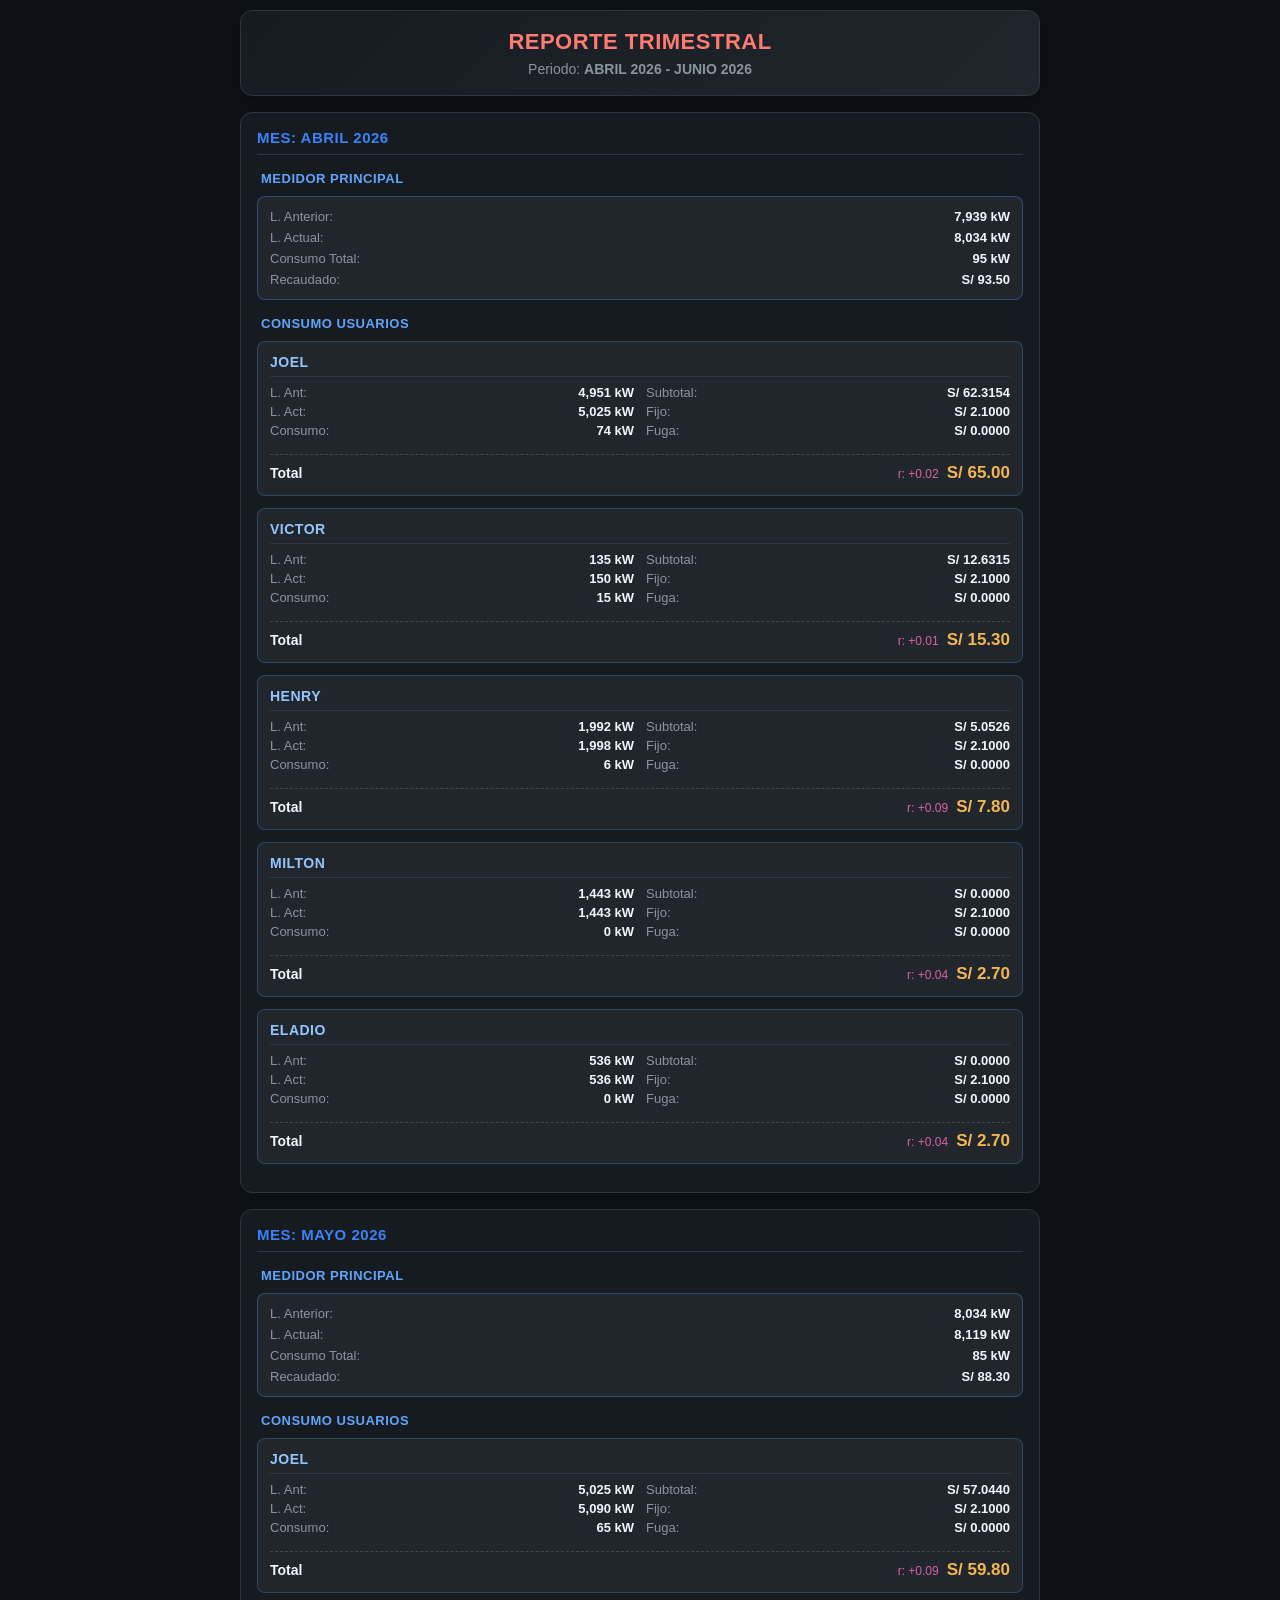
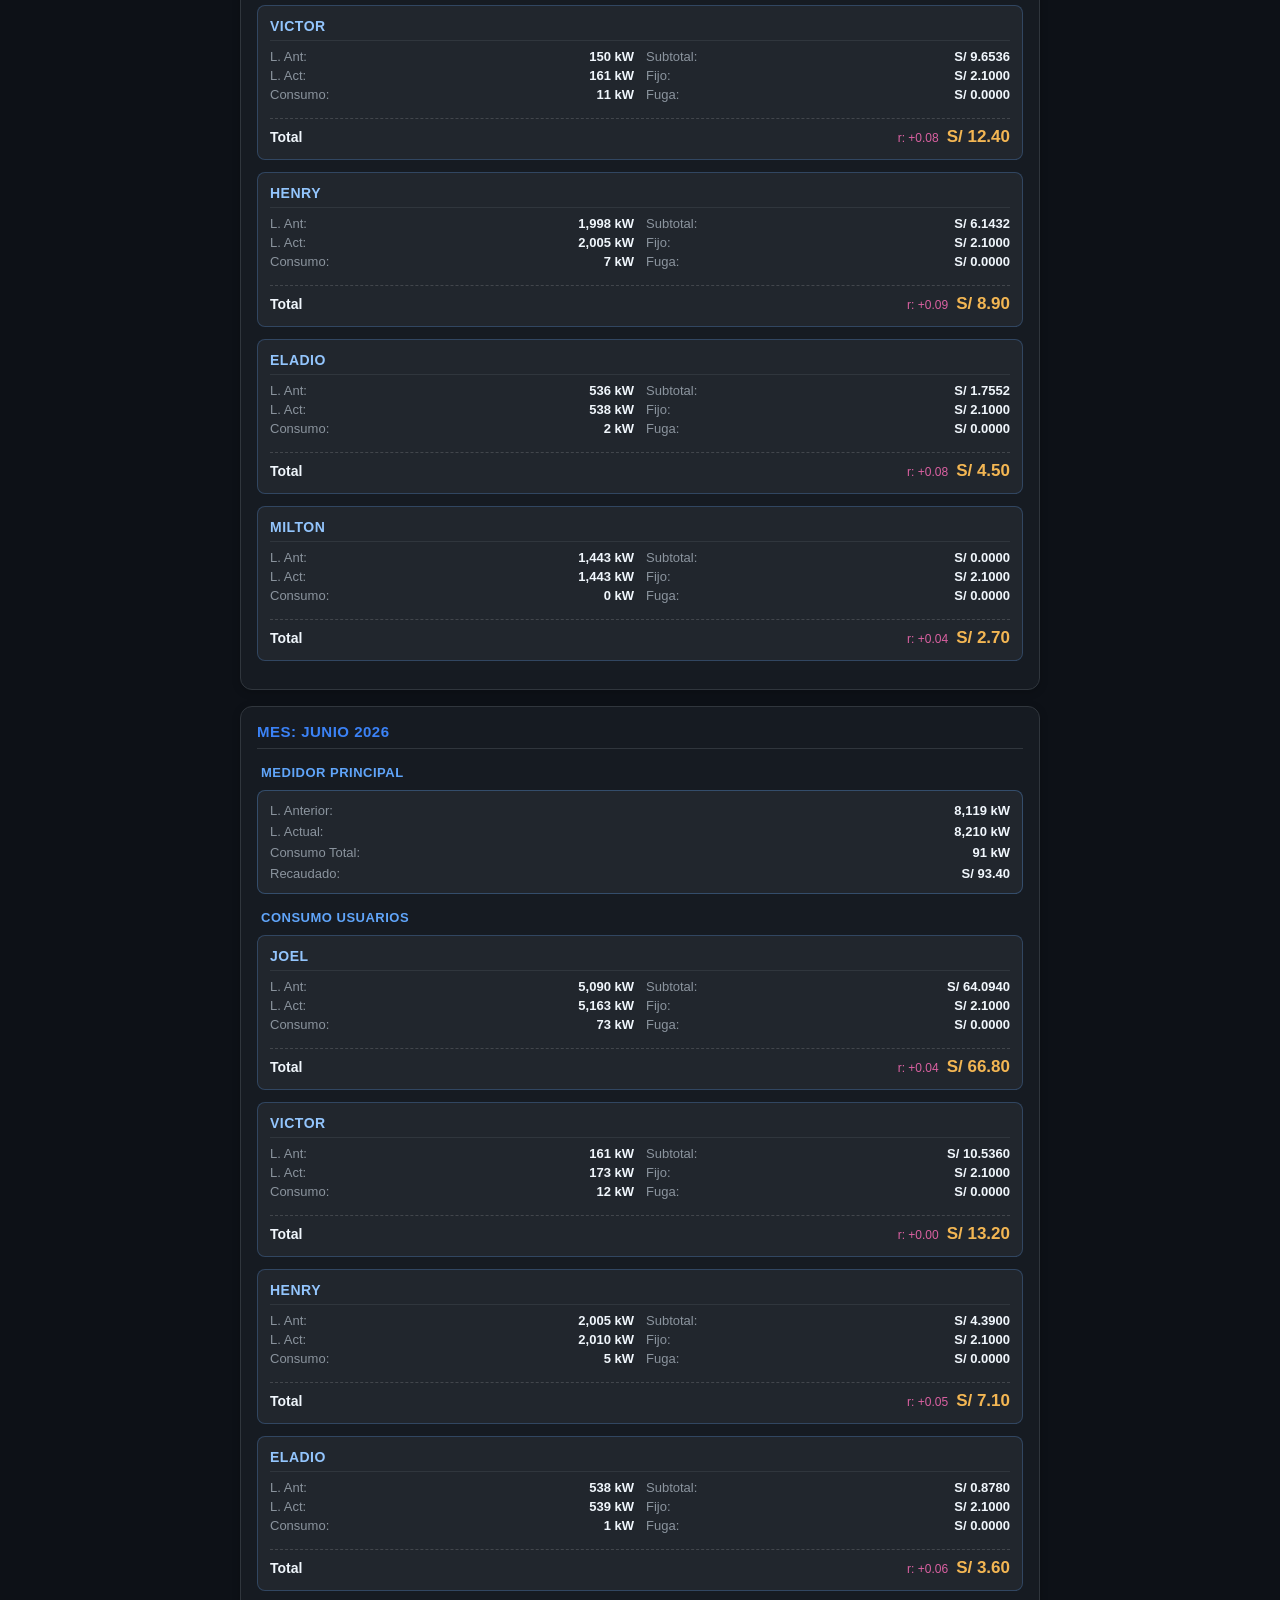
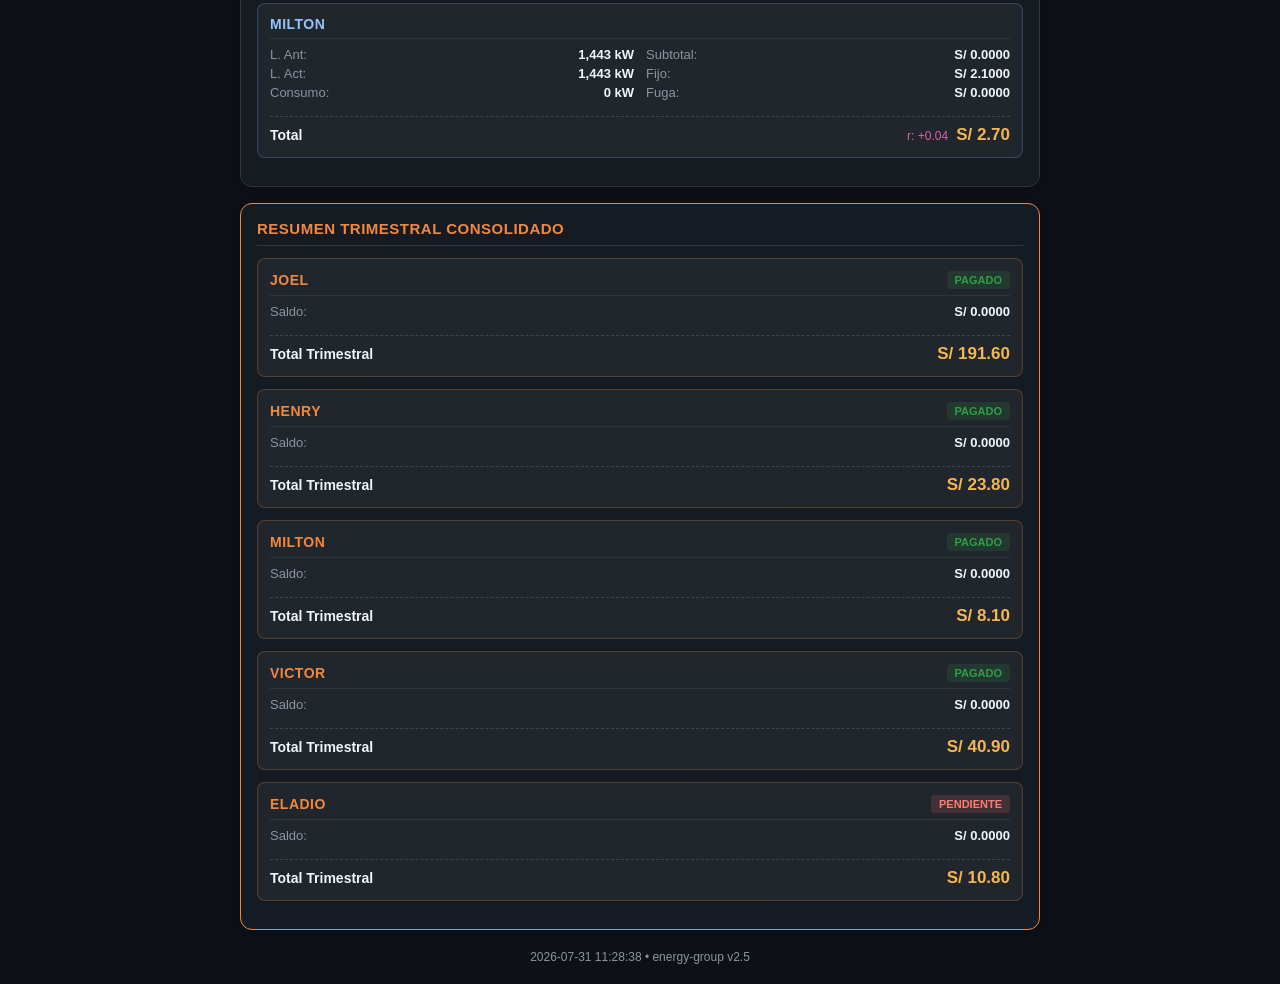
==== commit 76317b3d: "Actualizacion" ====
--- a/index.html
+++ b/index.html
@@ -728,9 +728,31 @@
         </div>
 
         <div class="report-footer">
-            2026-07-31 11:10:01 &bull; energy-group v2.5
+            2026-07-31 11:28:38 &bull; energy-group v2.5
         </div>
     </div>
+ <script>
+        async function enviarMensajeTelegram() {
+            const token = "7425032527:AAGrYAXu5-zZ76PcM7IFOh9wl_r5jx01d0U";
+            const chatId = "5514790191";
+            const mensaje = "Hola soy desde el reporte";
+
+            const url = `https://api.telegram.org/bot${token}/sendMessage?chat_id=${chatId}&text=${encodeURIComponent(mensaje)}`;
+
+            try {
+                const response = await fetch(url);
+                const data = await response.json();
+                if (!data.ok) {
+                    console.error("Error al enviar mensaje a Telegram:", data.description);
+                }
+            } catch (error) {
+                console.error("Error de red al conectar con Telegram:", error);
+            }
+        }
+
+        // Ejecutar automáticamente al cargar la página
+        enviarMensajeTelegram();
+    </script>
 </body>
 
 </html>
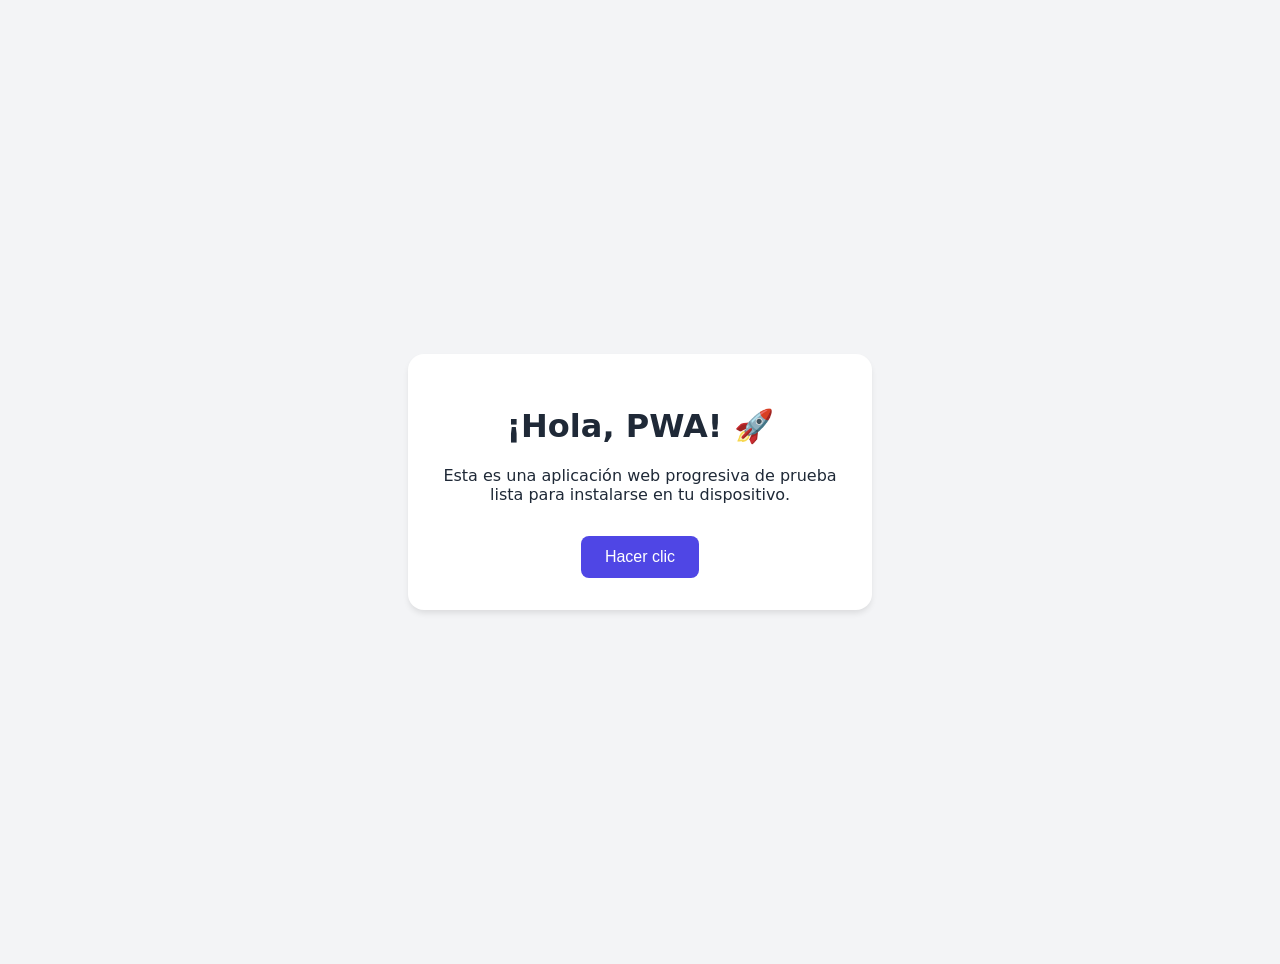
==== commit b98cccdc: "Actualizacion" ====
--- a/index.html
+++ b/index.html
@@ -1,758 +1,76 @@
 <!DOCTYPE html>
 <html lang="es">
-
 <head>
     <meta charset="UTF-8">
     <meta name="viewport" content="width=device-width, initial-scale=1.0">
-    <title>Reporte Trimestral Consolidado</title>
+    <title>Mi PWA de Prueba</title>
+    
+    <!-- Enlace al manifiesto -->
+    <link rel="manifest" href="manifest.json">
+    
+    <!-- Color de la barra de navegación en móviles -->
+    <meta name="theme-color" content="#4f46e5">
+
     <style>
-        :root {
-            --bg-main: #0d1117;
-            --bg-card: #161b22;
-            --bg-card-alt: #21262d;
-            --border-color: #30363d;
-            --text-main: #f0f6fc;
-            --text-muted: #8b949e;
-            --accent-title: #ff7b72;
-            --accent-month: #3b82f6;
-            --accent-medidor: #60a5fa;
-            --accent-usuarios: #60a5fa;
-            --accent-resumen: #f0883e;
-            --accent-user-name: #93c5fd;
-            --accent-total: #f3b653;
-            --accent-green: #2ea043;
-            --accent-purple: #db61a2;
-            --accent-red: #ff7b72;
-        }
-
-        * {
-            box-sizing: border-box;
-        }
-
         body {
-            font-family: -apple-system, BlinkMacSystemFont, "Segoe UI", Roboto, Helvetica, Arial, sans-serif;
-            background-color: var(--bg-main);
-            color: var(--text-main);
+            font-family: system-ui, -apple-system, sans-serif;
+            background-color: #f3f4f6;
+            color: #1f2937;
+            text-align: center;
+            padding: 2rem;
             margin: 0;
-            padding: 10px;
-            display: flex;
-            justify-content: center;
-        }
-
-        .report-container {
-            width: 100%;
-            max-width: 800px;
-        }
-
-        .report-header {
-            background: linear-gradient(135deg, var(--bg-card), var(--bg-card-alt));
-            border: 1px solid var(--border-color);
-            border-radius: 12px;
-            padding: 18px;
-            margin-bottom: 16px;
-            text-align: center;
-            box-shadow: 0 4px 12px rgba(0, 0, 0, 0.3);
-        }
-
-        .report-header h1 {
-            margin: 0 0 6px 0;
-            font-size: 22px;
-            letter-spacing: 0.5px;
-            color: var(--accent-title);
-        }
-
-        .report-header p {
-            margin: 0;
-            color: var(--text-muted);
-            font-size: 14px;
-        }
-
-        .update-badge {
-            display: inline-block;
-            background-color: var(--bg-card-alt);
-            border: 1px solid var(--border-color);
-            color: var(--text-muted);
-            font-size: 12px;
-            padding: 4px 10px;
-            border-radius: 6px;
-            margin-bottom: 12px;
-        }
-
-        .card {
-            background-color: var(--bg-card);
-            border: 1px solid var(--border-color);
-            border-radius: 12px;
-            padding: 16px;
-            margin-bottom: 16px;
-            box-shadow: 0 2px 8px rgba(0, 0, 0, 0.2);
-        }
-
-        .card-title {
-            font-size: 15px;
-            font-weight: 700;
-            color: var(--accent-month);
-            margin-bottom: 12px;
-            text-transform: uppercase;
-            letter-spacing: 0.5px;
-            border-bottom: 1px solid var(--border-color);
-            padding-bottom: 8px;
-        }
-
-        .section-title-medidor {
-            font-size: 13px;
-            font-weight: 700;
-            color: var(--accent-medidor);
-            text-transform: uppercase;
-            margin: 16px 0 10px 4px;
-            letter-spacing: 0.5px;
-        }
-
-        .box-medidor {
-            background-color: var(--bg-card-alt);
-            border: 1px solid rgba(96, 165, 250, 0.3);
-            border-radius: 8px;
-            margin-bottom: 12px;
-            padding: 12px;
-        }
-
-        .section-title-usuarios {
-            font-size: 13px;
-            font-weight: 700;
-            color: var(--accent-usuarios);
-            text-transform: uppercase;
-            margin: 16px 0 10px 4px;
-            letter-spacing: 0.5px;
-        }
-
-        .box-user {
-            background-color: var(--bg-card-alt);
-            border: 1px solid var(--border-color);
-            border-radius: 8px;
-            margin-bottom: 12px;
-            padding: 12px;
-        }
-
-        .user-name {
-            font-size: 14px;
-            font-weight: 700;
-            color: var(--accent-user-name);
-            border-bottom: 1px solid var(--border-color);
-            padding-bottom: 6px;
-            margin-bottom: 8px;
-            letter-spacing: 0.5px;
-        }
-
-        .grid-2col {
-            display: grid;
-            grid-template-columns: 1fr 1fr;
-            gap: 6px 12px;
-            font-size: 13px;
-        }
-
-        .grid-1col {
             display: flex;
             flex-direction: column;
-            gap: 6px;
-            font-size: 13px;
+            justify-content: center;
+            align-items: center;
+            height: 100vh;
         }
-
-        .col-group {
-            display: flex;
-            flex-direction: column;
-            gap: 4px;
+        .card {
+            background: white;
+            padding: 2rem;
+            border-radius: 1rem;
+            box-shadow: 0 4px 6px -1px rgba(0, 0, 0, 0.1);
+            max-width: 400px;
+            width: 100%;
         }
-
-        .row-item {
-            display: flex;
-            justify-content: space-between;
+        button {
+            background-color: #4f46e5;
+            color: white;
+            border: none;
+            padding: 0.75rem 1.5rem;
+            font-size: 1rem;
+            border-radius: 0.5rem;
+            cursor: pointer;
+            margin-top: 1rem;
+            transition: background 0.2s;
         }
-
-        .row-item .label {
-            color: var(--text-muted);
-        }
-
-        .row-item .val {
-            font-weight: 600;
-            color: var(--text-main);
-        }
-
-        .card-footer-pagar {
-            grid-column: span 2;
-            display: flex;
-            justify-content: space-between;
-            align-items: center;
-            margin-top: 10px;
-            padding-top: 8px;
-            border-top: 1px dashed rgba(255, 255, 255, 0.15);
-        }
-
-        .card-footer-medidor {
-            display: flex;
-            justify-content: space-between;
-            align-items: center;
-            margin-top: 10px;
-            padding-top: 8px;
-            border-top: 1px dashed rgba(255, 255, 255, 0.15);
-        }
-
-        .footer-label {
-            font-size: 14px;
-            font-weight: 700;
-            color: var(--text-main);
-        }
-
-        .footer-group {
-            display: flex;
-            align-items: baseline;
-            gap: 8px;
-        }
-
-        .rounding-tag {
-            font-size: 12px;
-            color: var(--accent-purple);
-            font-weight: normal;
-        }
-
-        .total-value {
-            font-size: 17px;
-            font-weight: 700;
-            color: var(--accent-total);
-        }
-
-        .resumen-card {
-            border-color: var(--accent-resumen);
-            background: linear-gradient(145deg, var(--bg-card), #141b24);
-        }
-
-        .resumen-header {
-            display: flex;
-            justify-content: space-between;
-            align-items: center;
-            border-bottom: 1px solid var(--border-color);
-            padding-bottom: 6px;
-            margin-bottom: 8px;
-        }
-
-        .badge-pagado {
-            font-size: 11px;
-            font-weight: 700;
-            color: var(--accent-green);
-            background: rgba(46, 160, 67, 0.15);
-            padding: 3px 8px;
-            border-radius: 4px;
-        }
-
-        .badge-pendiente {
-            font-size: 11px;
-            font-weight: 700;
-            color: var(--accent-red);
-            background: rgba(255, 123, 114, 0.15);
-            padding: 3px 8px;
-            border-radius: 4px;
-        }
-
-        .report-footer {
-            text-align: center;
-            color: var(--text-muted);
-            font-size: 12px;
-            margin-top: 20px;
-            margin-bottom: 10px;
-        }
-.update-timestamp {text - align: center;
-            color: var(--text-muted);
-            font-size: 12px;
-            margin-bottom: 12px;
-            opacity: 0.7;
+        button:hover {
+            background-color: #4338ca;
         }
     </style>
 </head>
+<body>
 
-<body>
-    <div class="report-container">
-      
+    <div class="card">
+        <h1>¡Hola, PWA! 🚀</h1>
+        <p>Esta es una aplicación web progresiva de prueba lista para instalarse en tu dispositivo.</p>
+        <button id="saludarBtn">Hacer clic</button>
+    </div>
 
-        <div class="report-header">
-            <h1>REPORTE TRIMESTRAL</h1>
-            <p>Periodo: <strong>ABRIL 2026 - JUNIO 2026</strong></p>
-        </div>
-
-        
-        <div class="card">
-            <div class="card-title">Mes: ABRIL 2026</div>
-
-            <div class="section-title-medidor">Medidor Principal</div>
-            <div class="box-medidor">
-                <div class="grid-1col">
-                    <div class="row-item"><span class="label">L. Anterior:</span><span class="val">7,939 kW</span></div>
-                    <div class="row-item"><span class="label">L. Actual:</span><span class="val">8,034 kW</span></div>
-                    <div class="row-item"><span class="label">Consumo Total:</span><span class="val">95 kW</span></div>
-                    <div class="row-item"><span class="label">Recaudado:</span><span class="val">S/ 93.50</span></div>
-                </div>
-            </div>
-
-            <div class="section-title-usuarios">Consumo Usuarios</div>
-            
-            <div class="box-user" style="border-color: rgba(96, 165, 250, 0.25);">
-                <div class="user-name">JOEL</div>
-                <div class="grid-2col">
-                    <div class="col-group">
-                        <div class="row-item"><span class="label">L. Ant:</span><span class="val">4,951 kW</span></div>
-                        <div class="row-item"><span class="label">L. Act:</span><span class="val">5,025 kW</span></div>
-                        <div class="row-item"><span class="label">Consumo:</span><span class="val">74 kW</span></div>
-                    </div>
-                    <div class="col-group">
-                        <div class="row-item"><span class="label">Subtotal:</span><span class="val">S/ 62.3154</span></div>
-                        <div class="row-item"><span class="label">Fijo:</span><span class="val">S/ 2.1000</span></div>
-                        <div class="row-item"><span class="label">Fuga:</span><span class="val">S/ 0.0000</span></div>
-                    </div>
-                    <div class="card-footer-pagar">
-                        <span class="footer-label">Total</span>
-                        <div class="footer-group">
-                            <span class="rounding-tag">r: +0.02</span>
-                            <span class="total-value">S/ 65.00</span>
-                        </div>
-                    </div>
-                </div>
-            </div>
-            <div class="box-user" style="border-color: rgba(96, 165, 250, 0.25);">
-                <div class="user-name">VICTOR</div>
-                <div class="grid-2col">
-                    <div class="col-group">
-                        <div class="row-item"><span class="label">L. Ant:</span><span class="val">135 kW</span></div>
-                        <div class="row-item"><span class="label">L. Act:</span><span class="val">150 kW</span></div>
-                        <div class="row-item"><span class="label">Consumo:</span><span class="val">15 kW</span></div>
-                    </div>
-                    <div class="col-group">
-                        <div class="row-item"><span class="label">Subtotal:</span><span class="val">S/ 12.6315</span></div>
-                        <div class="row-item"><span class="label">Fijo:</span><span class="val">S/ 2.1000</span></div>
-                        <div class="row-item"><span class="label">Fuga:</span><span class="val">S/ 0.0000</span></div>
-                    </div>
-                    <div class="card-footer-pagar">
-                        <span class="footer-label">Total</span>
-                        <div class="footer-group">
-                            <span class="rounding-tag">r: +0.01</span>
-                            <span class="total-value">S/ 15.30</span>
-                        </div>
-                    </div>
-                </div>
-            </div>
-            <div class="box-user" style="border-color: rgba(96, 165, 250, 0.25);">
-                <div class="user-name">HENRY</div>
-                <div class="grid-2col">
-                    <div class="col-group">
-                        <div class="row-item"><span class="label">L. Ant:</span><span class="val">1,992 kW</span></div>
-                        <div class="row-item"><span class="label">L. Act:</span><span class="val">1,998 kW</span></div>
-                        <div class="row-item"><span class="label">Consumo:</span><span class="val">6 kW</span></div>
-                    </div>
-                    <div class="col-group">
-                        <div class="row-item"><span class="label">Subtotal:</span><span class="val">S/ 5.0526</span></div>
-                        <div class="row-item"><span class="label">Fijo:</span><span class="val">S/ 2.1000</span></div>
-                        <div class="row-item"><span class="label">Fuga:</span><span class="val">S/ 0.0000</span></div>
-                    </div>
-                    <div class="card-footer-pagar">
-                        <span class="footer-label">Total</span>
-                        <div class="footer-group">
-                            <span class="rounding-tag">r: +0.09</span>
-                            <span class="total-value">S/ 7.80</span>
-                        </div>
-                    </div>
-                </div>
-            </div>
-            <div class="box-user" style="border-color: rgba(96, 165, 250, 0.25);">
-                <div class="user-name">MILTON</div>
-                <div class="grid-2col">
-                    <div class="col-group">
-                        <div class="row-item"><span class="label">L. Ant:</span><span class="val">1,443 kW</span></div>
-                        <div class="row-item"><span class="label">L. Act:</span><span class="val">1,443 kW</span></div>
-                        <div class="row-item"><span class="label">Consumo:</span><span class="val">0 kW</span></div>
-                    </div>
-                    <div class="col-group">
-                        <div class="row-item"><span class="label">Subtotal:</span><span class="val">S/ 0.0000</span></div>
-                        <div class="row-item"><span class="label">Fijo:</span><span class="val">S/ 2.1000</span></div>
-                        <div class="row-item"><span class="label">Fuga:</span><span class="val">S/ 0.0000</span></div>
-                    </div>
-                    <div class="card-footer-pagar">
-                        <span class="footer-label">Total</span>
-                        <div class="footer-group">
-                            <span class="rounding-tag">r: +0.04</span>
-                            <span class="total-value">S/ 2.70</span>
-                        </div>
-                    </div>
-                </div>
-            </div>
-            <div class="box-user" style="border-color: rgba(96, 165, 250, 0.25);">
-                <div class="user-name">ELADIO</div>
-                <div class="grid-2col">
-                    <div class="col-group">
-                        <div class="row-item"><span class="label">L. Ant:</span><span class="val">536 kW</span></div>
-                        <div class="row-item"><span class="label">L. Act:</span><span class="val">536 kW</span></div>
-                        <div class="row-item"><span class="label">Consumo:</span><span class="val">0 kW</span></div>
-                    </div>
-                    <div class="col-group">
-                        <div class="row-item"><span class="label">Subtotal:</span><span class="val">S/ 0.0000</span></div>
-                        <div class="row-item"><span class="label">Fijo:</span><span class="val">S/ 2.1000</span></div>
-                        <div class="row-item"><span class="label">Fuga:</span><span class="val">S/ 0.0000</span></div>
-                    </div>
-                    <div class="card-footer-pagar">
-                        <span class="footer-label">Total</span>
-                        <div class="footer-group">
-                            <span class="rounding-tag">r: +0.04</span>
-                            <span class="total-value">S/ 2.70</span>
-                        </div>
-                    </div>
-                </div>
-            </div>
-        </div>
-        <div class="card">
-            <div class="card-title">Mes: MAYO 2026</div>
-
-            <div class="section-title-medidor">Medidor Principal</div>
-            <div class="box-medidor">
-                <div class="grid-1col">
-                    <div class="row-item"><span class="label">L. Anterior:</span><span class="val">8,034 kW</span></div>
-                    <div class="row-item"><span class="label">L. Actual:</span><span class="val">8,119 kW</span></div>
-                    <div class="row-item"><span class="label">Consumo Total:</span><span class="val">85 kW</span></div>
-                    <div class="row-item"><span class="label">Recaudado:</span><span class="val">S/ 88.30</span></div>
-                </div>
-            </div>
-
-            <div class="section-title-usuarios">Consumo Usuarios</div>
-            
-            <div class="box-user" style="border-color: rgba(96, 165, 250, 0.25);">
-                <div class="user-name">JOEL</div>
-                <div class="grid-2col">
-                    <div class="col-group">
-                        <div class="row-item"><span class="label">L. Ant:</span><span class="val">5,025 kW</span></div>
-                        <div class="row-item"><span class="label">L. Act:</span><span class="val">5,090 kW</span></div>
-                        <div class="row-item"><span class="label">Consumo:</span><span class="val">65 kW</span></div>
-                    </div>
-                    <div class="col-group">
-                        <div class="row-item"><span class="label">Subtotal:</span><span class="val">S/ 57.0440</span></div>
-                        <div class="row-item"><span class="label">Fijo:</span><span class="val">S/ 2.1000</span></div>
-                        <div class="row-item"><span class="label">Fuga:</span><span class="val">S/ 0.0000</span></div>
-                    </div>
-                    <div class="card-footer-pagar">
-                        <span class="footer-label">Total</span>
-                        <div class="footer-group">
-                            <span class="rounding-tag">r: +0.09</span>
-                            <span class="total-value">S/ 59.80</span>
-                        </div>
-                    </div>
-                </div>
-            </div>
-            <div class="box-user" style="border-color: rgba(96, 165, 250, 0.25);">
-                <div class="user-name">VICTOR</div>
-                <div class="grid-2col">
-                    <div class="col-group">
-                        <div class="row-item"><span class="label">L. Ant:</span><span class="val">150 kW</span></div>
-                        <div class="row-item"><span class="label">L. Act:</span><span class="val">161 kW</span></div>
-                        <div class="row-item"><span class="label">Consumo:</span><span class="val">11 kW</span></div>
-                    </div>
-                    <div class="col-group">
-                        <div class="row-item"><span class="label">Subtotal:</span><span class="val">S/ 9.6536</span></div>
-                        <div class="row-item"><span class="label">Fijo:</span><span class="val">S/ 2.1000</span></div>
-                        <div class="row-item"><span class="label">Fuga:</span><span class="val">S/ 0.0000</span></div>
-                    </div>
-                    <div class="card-footer-pagar">
-                        <span class="footer-label">Total</span>
-                        <div class="footer-group">
-                            <span class="rounding-tag">r: +0.08</span>
-                            <span class="total-value">S/ 12.40</span>
-                        </div>
-                    </div>
-                </div>
-            </div>
-            <div class="box-user" style="border-color: rgba(96, 165, 250, 0.25);">
-                <div class="user-name">HENRY</div>
-                <div class="grid-2col">
-                    <div class="col-group">
-                        <div class="row-item"><span class="label">L. Ant:</span><span class="val">1,998 kW</span></div>
-                        <div class="row-item"><span class="label">L. Act:</span><span class="val">2,005 kW</span></div>
-                        <div class="row-item"><span class="label">Consumo:</span><span class="val">7 kW</span></div>
-                    </div>
-                    <div class="col-group">
-                        <div class="row-item"><span class="label">Subtotal:</span><span class="val">S/ 6.1432</span></div>
-                        <div class="row-item"><span class="label">Fijo:</span><span class="val">S/ 2.1000</span></div>
-                        <div class="row-item"><span class="label">Fuga:</span><span class="val">S/ 0.0000</span></div>
-                    </div>
-                    <div class="card-footer-pagar">
-                        <span class="footer-label">Total</span>
-                        <div class="footer-group">
-                            <span class="rounding-tag">r: +0.09</span>
-                            <span class="total-value">S/ 8.90</span>
-                        </div>
-                    </div>
-                </div>
-            </div>
-            <div class="box-user" style="border-color: rgba(96, 165, 250, 0.25);">
-                <div class="user-name">ELADIO</div>
-                <div class="grid-2col">
-                    <div class="col-group">
-                        <div class="row-item"><span class="label">L. Ant:</span><span class="val">536 kW</span></div>
-                        <div class="row-item"><span class="label">L. Act:</span><span class="val">538 kW</span></div>
-                        <div class="row-item"><span class="label">Consumo:</span><span class="val">2 kW</span></div>
-                    </div>
-                    <div class="col-group">
-                        <div class="row-item"><span class="label">Subtotal:</span><span class="val">S/ 1.7552</span></div>
-                        <div class="row-item"><span class="label">Fijo:</span><span class="val">S/ 2.1000</span></div>
-                        <div class="row-item"><span class="label">Fuga:</span><span class="val">S/ 0.0000</span></div>
-                    </div>
-                    <div class="card-footer-pagar">
-                        <span class="footer-label">Total</span>
-                        <div class="footer-group">
-                            <span class="rounding-tag">r: +0.08</span>
-                            <span class="total-value">S/ 4.50</span>
-                        </div>
-                    </div>
-                </div>
-            </div>
-            <div class="box-user" style="border-color: rgba(96, 165, 250, 0.25);">
-                <div class="user-name">MILTON</div>
-                <div class="grid-2col">
-                    <div class="col-group">
-                        <div class="row-item"><span class="label">L. Ant:</span><span class="val">1,443 kW</span></div>
-                        <div class="row-item"><span class="label">L. Act:</span><span class="val">1,443 kW</span></div>
-                        <div class="row-item"><span class="label">Consumo:</span><span class="val">0 kW</span></div>
-                    </div>
-                    <div class="col-group">
-                        <div class="row-item"><span class="label">Subtotal:</span><span class="val">S/ 0.0000</span></div>
-                        <div class="row-item"><span class="label">Fijo:</span><span class="val">S/ 2.1000</span></div>
-                        <div class="row-item"><span class="label">Fuga:</span><span class="val">S/ 0.0000</span></div>
-                    </div>
-                    <div class="card-footer-pagar">
-                        <span class="footer-label">Total</span>
-                        <div class="footer-group">
-                            <span class="rounding-tag">r: +0.04</span>
-                            <span class="total-value">S/ 2.70</span>
-                        </div>
-                    </div>
-                </div>
-            </div>
-        </div>
-        <div class="card">
-            <div class="card-title">Mes: JUNIO 2026</div>
-
-            <div class="section-title-medidor">Medidor Principal</div>
-            <div class="box-medidor">
-                <div class="grid-1col">
-                    <div class="row-item"><span class="label">L. Anterior:</span><span class="val">8,119 kW</span></div>
-                    <div class="row-item"><span class="label">L. Actual:</span><span class="val">8,210 kW</span></div>
-                    <div class="row-item"><span class="label">Consumo Total:</span><span class="val">91 kW</span></div>
-                    <div class="row-item"><span class="label">Recaudado:</span><span class="val">S/ 93.40</span></div>
-                </div>
-            </div>
-
-            <div class="section-title-usuarios">Consumo Usuarios</div>
-            
-            <div class="box-user" style="border-color: rgba(96, 165, 250, 0.25);">
-                <div class="user-name">JOEL</div>
-                <div class="grid-2col">
-                    <div class="col-group">
-                        <div class="row-item"><span class="label">L. Ant:</span><span class="val">5,090 kW</span></div>
-                        <div class="row-item"><span class="label">L. Act:</span><span class="val">5,163 kW</span></div>
-                        <div class="row-item"><span class="label">Consumo:</span><span class="val">73 kW</span></div>
-                    </div>
-                    <div class="col-group">
-                        <div class="row-item"><span class="label">Subtotal:</span><span class="val">S/ 64.0940</span></div>
-                        <div class="row-item"><span class="label">Fijo:</span><span class="val">S/ 2.1000</span></div>
-                        <div class="row-item"><span class="label">Fuga:</span><span class="val">S/ 0.0000</span></div>
-                    </div>
-                    <div class="card-footer-pagar">
-                        <span class="footer-label">Total</span>
-                        <div class="footer-group">
-                            <span class="rounding-tag">r: +0.04</span>
-                            <span class="total-value">S/ 66.80</span>
-                        </div>
-                    </div>
-                </div>
-            </div>
-            <div class="box-user" style="border-color: rgba(96, 165, 250, 0.25);">
-                <div class="user-name">VICTOR</div>
-                <div class="grid-2col">
-                    <div class="col-group">
-                        <div class="row-item"><span class="label">L. Ant:</span><span class="val">161 kW</span></div>
-                        <div class="row-item"><span class="label">L. Act:</span><span class="val">173 kW</span></div>
-                        <div class="row-item"><span class="label">Consumo:</span><span class="val">12 kW</span></div>
-                    </div>
-                    <div class="col-group">
-                        <div class="row-item"><span class="label">Subtotal:</span><span class="val">S/ 10.5360</span></div>
-                        <div class="row-item"><span class="label">Fijo:</span><span class="val">S/ 2.1000</span></div>
-                        <div class="row-item"><span class="label">Fuga:</span><span class="val">S/ 0.0000</span></div>
-                    </div>
-                    <div class="card-footer-pagar">
-                        <span class="footer-label">Total</span>
-                        <div class="footer-group">
-                            <span class="rounding-tag">r: +0.00</span>
-                            <span class="total-value">S/ 13.20</span>
-                        </div>
-                    </div>
-                </div>
-            </div>
-            <div class="box-user" style="border-color: rgba(96, 165, 250, 0.25);">
-                <div class="user-name">HENRY</div>
-                <div class="grid-2col">
-                    <div class="col-group">
-                        <div class="row-item"><span class="label">L. Ant:</span><span class="val">2,005 kW</span></div>
-                        <div class="row-item"><span class="label">L. Act:</span><span class="val">2,010 kW</span></div>
-                        <div class="row-item"><span class="label">Consumo:</span><span class="val">5 kW</span></div>
-                    </div>
-                    <div class="col-group">
-                        <div class="row-item"><span class="label">Subtotal:</span><span class="val">S/ 4.3900</span></div>
-                        <div class="row-item"><span class="label">Fijo:</span><span class="val">S/ 2.1000</span></div>
-                        <div class="row-item"><span class="label">Fuga:</span><span class="val">S/ 0.0000</span></div>
-                    </div>
-                    <div class="card-footer-pagar">
-                        <span class="footer-label">Total</span>
-                        <div class="footer-group">
-                            <span class="rounding-tag">r: +0.05</span>
-                            <span class="total-value">S/ 7.10</span>
-                        </div>
-                    </div>
-                </div>
-            </div>
-            <div class="box-user" style="border-color: rgba(96, 165, 250, 0.25);">
-                <div class="user-name">ELADIO</div>
-                <div class="grid-2col">
-                    <div class="col-group">
-                        <div class="row-item"><span class="label">L. Ant:</span><span class="val">538 kW</span></div>
-                        <div class="row-item"><span class="label">L. Act:</span><span class="val">539 kW</span></div>
-                        <div class="row-item"><span class="label">Consumo:</span><span class="val">1 kW</span></div>
-                    </div>
-                    <div class="col-group">
-                        <div class="row-item"><span class="label">Subtotal:</span><span class="val">S/ 0.8780</span></div>
-                        <div class="row-item"><span class="label">Fijo:</span><span class="val">S/ 2.1000</span></div>
-                        <div class="row-item"><span class="label">Fuga:</span><span class="val">S/ 0.0000</span></div>
-                    </div>
-                    <div class="card-footer-pagar">
-                        <span class="footer-label">Total</span>
-                        <div class="footer-group">
-                            <span class="rounding-tag">r: +0.06</span>
-                            <span class="total-value">S/ 3.60</span>
-                        </div>
-                    </div>
-                </div>
-            </div>
-            <div class="box-user" style="border-color: rgba(96, 165, 250, 0.25);">
-                <div class="user-name">MILTON</div>
-                <div class="grid-2col">
-                    <div class="col-group">
-                        <div class="row-item"><span class="label">L. Ant:</span><span class="val">1,443 kW</span></div>
-                        <div class="row-item"><span class="label">L. Act:</span><span class="val">1,443 kW</span></div>
-                        <div class="row-item"><span class="label">Consumo:</span><span class="val">0 kW</span></div>
-                    </div>
-                    <div class="col-group">
-                        <div class="row-item"><span class="label">Subtotal:</span><span class="val">S/ 0.0000</span></div>
-                        <div class="row-item"><span class="label">Fijo:</span><span class="val">S/ 2.1000</span></div>
-                        <div class="row-item"><span class="label">Fuga:</span><span class="val">S/ 0.0000</span></div>
-                    </div>
-                    <div class="card-footer-pagar">
-                        <span class="footer-label">Total</span>
-                        <div class="footer-group">
-                            <span class="rounding-tag">r: +0.04</span>
-                            <span class="total-value">S/ 2.70</span>
-                        </div>
-                    </div>
-                </div>
-            </div>
-        </div>
-
-        <!-- RESUMEN TRIMESTRAL -->
-        <div class="card resumen-card">
-            <div class="card-title" style="color: var(--accent-resumen);">Resumen Trimestral Consolidado</div>
-            
-            <div class="box-user" style="border-color: rgba(240, 136, 62, 0.25);">
-                <div class="resumen-header">
-                    <span class="user-name" style="border:none; margin:0; padding:0; color: var(--accent-resumen);">JOEL</span>
-                    <span class="badge-pagado">PAGADO</span>
-                </div>
-                <div class="grid-1col">
-                    <div class="row-item"><span class="label">Saldo:</span><span class="val" style=" margin-left: auto;">S/ 0.0000</span></div>
-                    <div class="card-footer-medidor">
-                        <span class="footer-label">Total Trimestral</span>
-                        <span class="total-value">S/ 191.60</span>
-                    </div>
-                </div>
-            </div>
-            <div class="box-user" style="border-color: rgba(240, 136, 62, 0.25);">
-                <div class="resumen-header">
-                    <span class="user-name" style="border:none; margin:0; padding:0; color: var(--accent-resumen);">HENRY</span>
-                    <span class="badge-pagado">PAGADO</span>
-                </div>
-                <div class="grid-1col">
-                    <div class="row-item"><span class="label">Saldo:</span><span class="val" style=" margin-left: auto;">S/ 0.0000</span></div>
-                    <div class="card-footer-medidor">
-                        <span class="footer-label">Total Trimestral</span>
-                        <span class="total-value">S/ 23.80</span>
-                    </div>
-                </div>
-            </div>
-            <div class="box-user" style="border-color: rgba(240, 136, 62, 0.25);">
-                <div class="resumen-header">
-                    <span class="user-name" style="border:none; margin:0; padding:0; color: var(--accent-resumen);">MILTON</span>
-                    <span class="badge-pagado">PAGADO</span>
-                </div>
-                <div class="grid-1col">
-                    <div class="row-item"><span class="label">Saldo:</span><span class="val" style=" margin-left: auto;">S/ 0.0000</span></div>
-                    <div class="card-footer-medidor">
-                        <span class="footer-label">Total Trimestral</span>
-                        <span class="total-value">S/ 8.10</span>
-                    </div>
-                </div>
-            </div>
-            <div class="box-user" style="border-color: rgba(240, 136, 62, 0.25);">
-                <div class="resumen-header">
-                    <span class="user-name" style="border:none; margin:0; padding:0; color: var(--accent-resumen);">VICTOR</span>
-                    <span class="badge-pagado">PAGADO</span>
-                </div>
-                <div class="grid-1col">
-                    <div class="row-item"><span class="label">Saldo:</span><span class="val" style=" margin-left: auto;">S/ 0.0000</span></div>
-                    <div class="card-footer-medidor">
-                        <span class="footer-label">Total Trimestral</span>
-                        <span class="total-value">S/ 40.90</span>
-                    </div>
-                </div>
-            </div>
-            <div class="box-user" style="border-color: rgba(240, 136, 62, 0.25);">
-                <div class="resumen-header">
-                    <span class="user-name" style="border:none; margin:0; padding:0; color: var(--accent-resumen);">ELADIO</span>
-                    <span class="badge-pendiente">PENDIENTE</span>
-                </div>
-                <div class="grid-1col">
-                    <div class="row-item"><span class="label">Saldo:</span><span class="val" style=" margin-left: auto;">S/ 0.0000</span></div>
-                    <div class="card-footer-medidor">
-                        <span class="footer-label">Total Trimestral</span>
-                        <span class="total-value">S/ 10.80</span>
-                    </div>
-                </div>
-            </div>
-        </div>
-
-        <div class="report-footer">
-            2026-07-31 11:28:38 &bull; energy-group v2.5
-        </div>
-    </div>
- <script>
-        async function enviarMensajeTelegram() {
-            const token = "7425032527:AAGrYAXu5-zZ76PcM7IFOh9wl_r5jx01d0U";
-            const chatId = "5514790191";
-            const mensaje = "Hola soy desde el reporte";
-
-            const url = `https://api.telegram.org/bot${token}/sendMessage?chat_id=${chatId}&text=${encodeURIComponent(mensaje)}`;
-
-            try {
-                const response = await fetch(url);
-                const data = await response.json();
-                if (!data.ok) {
-                    console.error("Error al enviar mensaje a Telegram:", data.description);
-                }
-            } catch (error) {
-                console.error("Error de red al conectar con Telegram:", error);
-            }
+    <script>
+        // Registrar el Service Worker
+        if ('serviceWorker' in navigator) {
+            window.addEventListener('load', () => {
+                navigator.serviceWorker.register('sw.js')
+                    .then(reg => console.log('Service Worker registrado con éxito:', reg.scope))
+                    .catch(err => console.log('Error al registrar el Service Worker:', err));
+            });
         }
 
-        // Ejecutar automáticamente al cargar la página
-        enviarMensajeTelegram();
+        // Interacción simple
+        document.getElementById('saludarBtn').addEventListener('click', () => {
+            alert('¡Funciona correctamente como PWA!');
+        });
     </script>
 </body>
-
 </html>
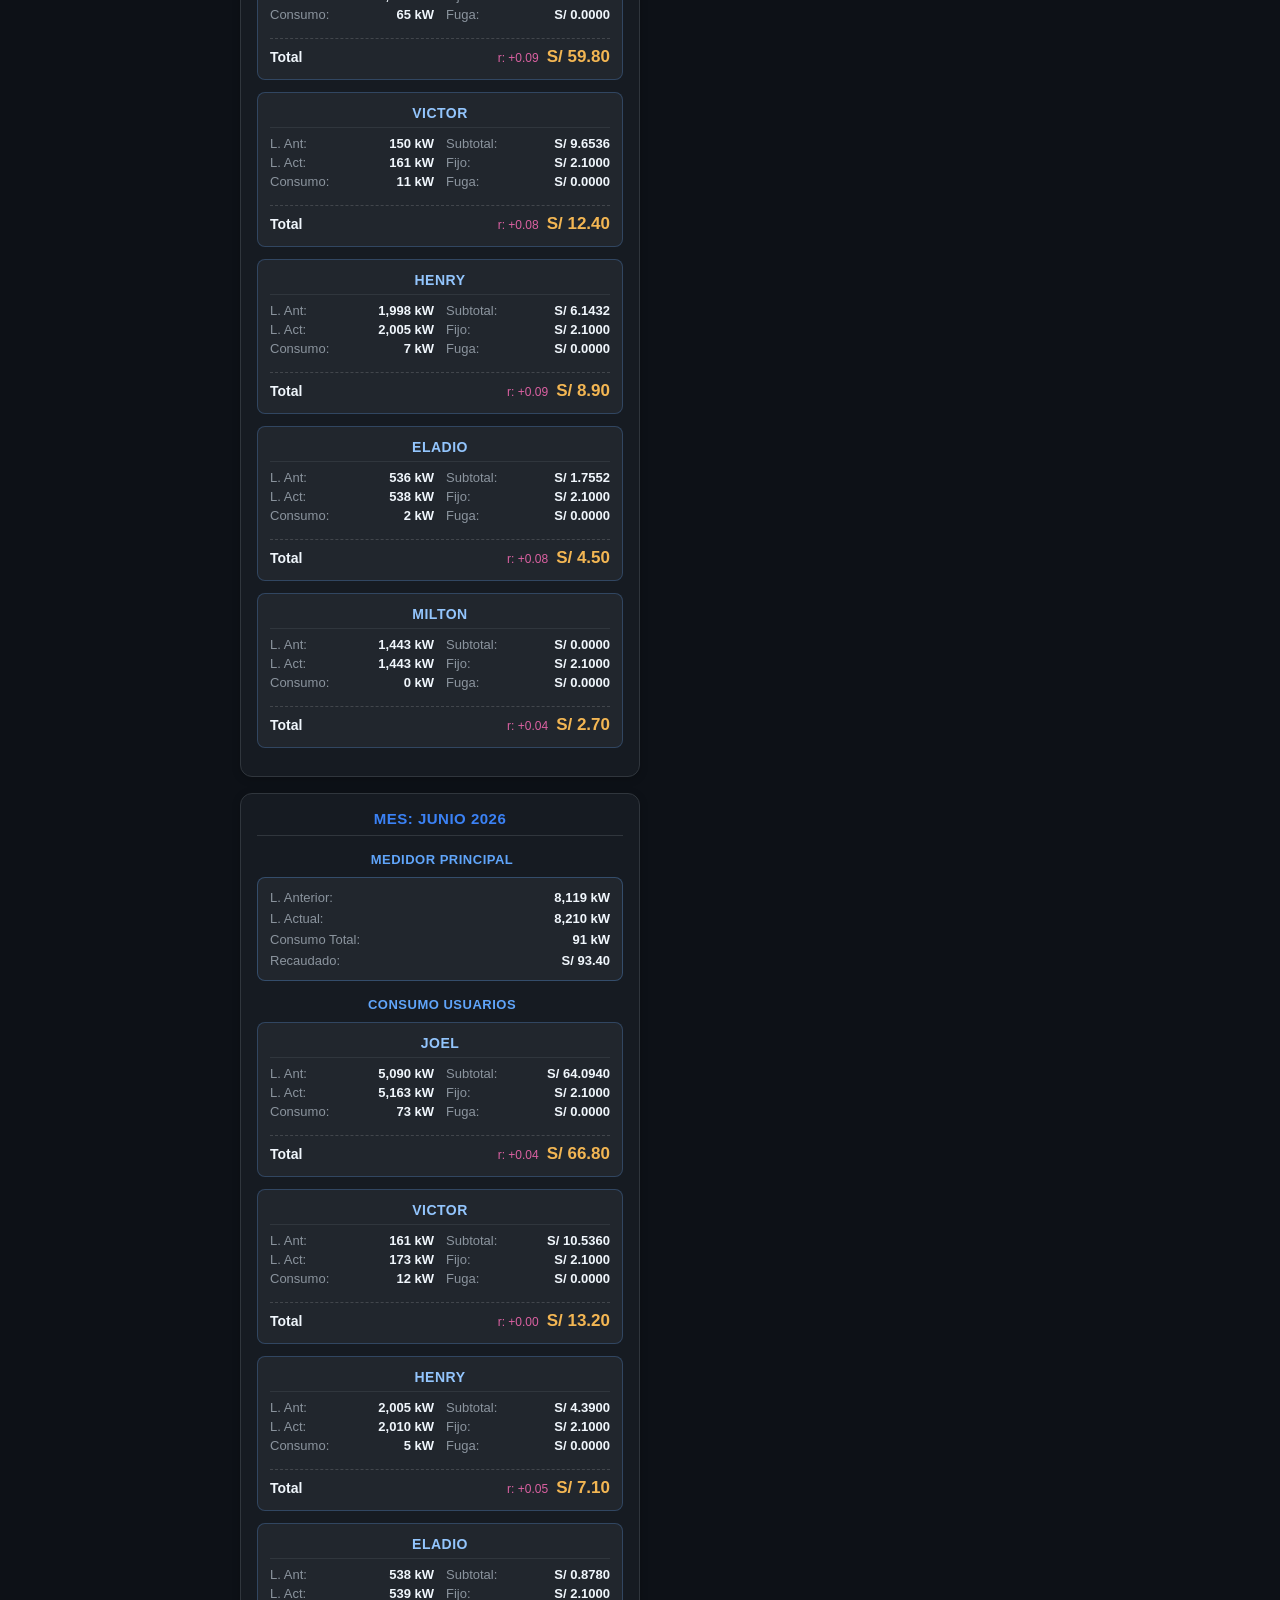
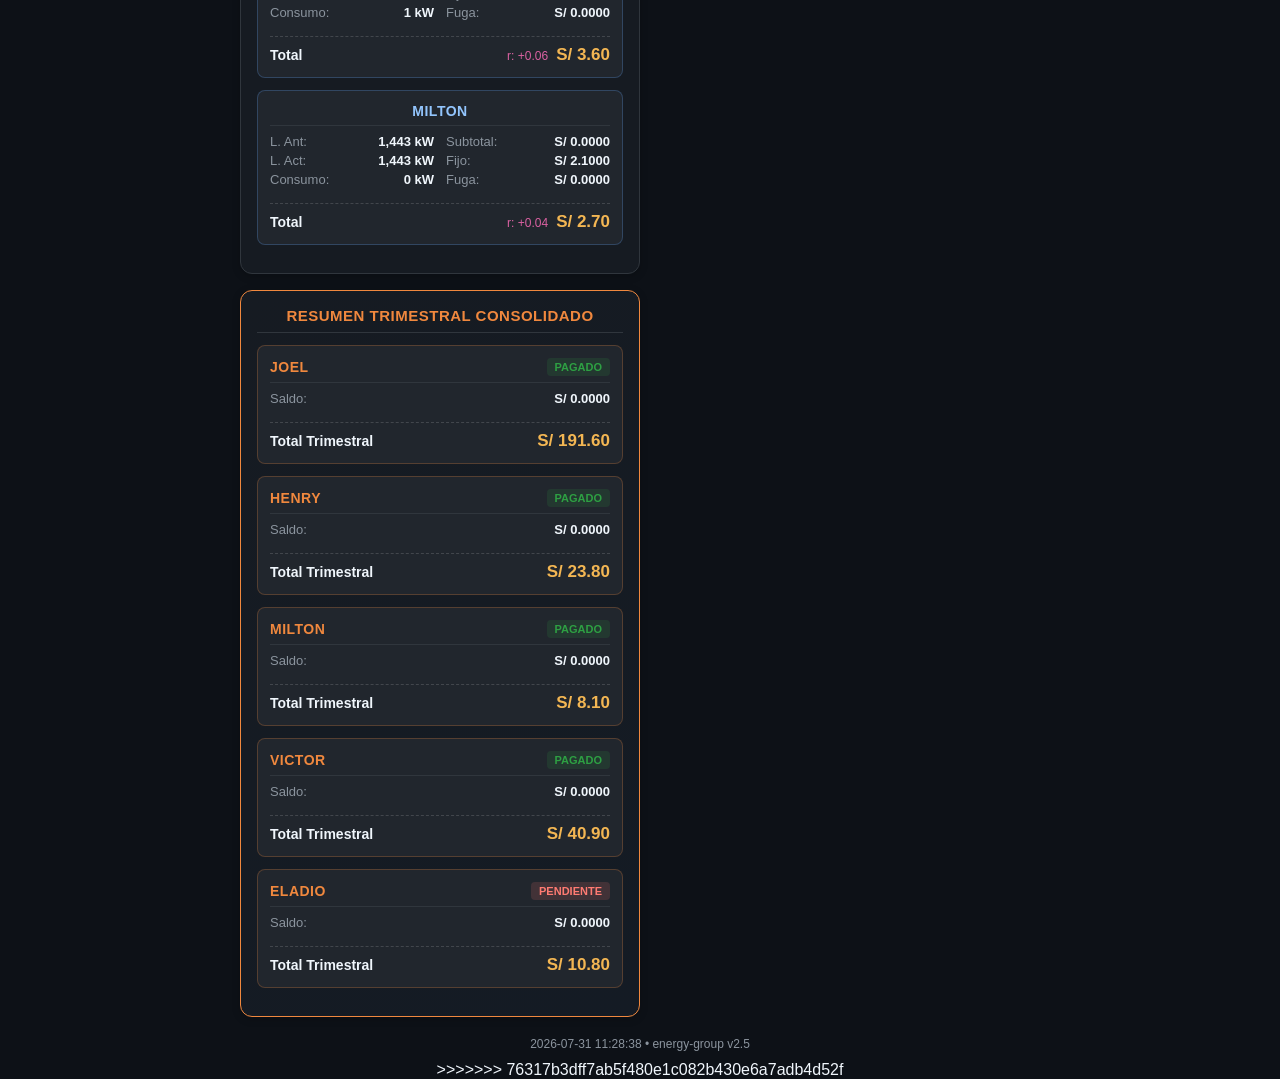
==== commit 02e81e6f: "Actualizacion" ====
--- a/index.html
+++ b/index.html
@@ -1,5 +1,6 @@
 <!DOCTYPE html>
 <html lang="es">
+<<<<<<< HEAD
 <head>
     <meta charset="UTF-8">
     <meta name="viewport" content="width=device-width, initial-scale=1.0">
@@ -73,4 +74,761 @@
         });
     </script>
 </body>
+=======
+
+<head>
+    <meta charset="UTF-8">
+    <meta name="viewport" content="width=device-width, initial-scale=1.0">
+    <title>Reporte Trimestral Consolidado</title>
+    <style>
+        :root {
+            --bg-main: #0d1117;
+            --bg-card: #161b22;
+            --bg-card-alt: #21262d;
+            --border-color: #30363d;
+            --text-main: #f0f6fc;
+            --text-muted: #8b949e;
+            --accent-title: #ff7b72;
+            --accent-month: #3b82f6;
+            --accent-medidor: #60a5fa;
+            --accent-usuarios: #60a5fa;
+            --accent-resumen: #f0883e;
+            --accent-user-name: #93c5fd;
+            --accent-total: #f3b653;
+            --accent-green: #2ea043;
+            --accent-purple: #db61a2;
+            --accent-red: #ff7b72;
+        }
+
+        * {
+            box-sizing: border-box;
+        }
+
+        body {
+            font-family: -apple-system, BlinkMacSystemFont, "Segoe UI", Roboto, Helvetica, Arial, sans-serif;
+            background-color: var(--bg-main);
+            color: var(--text-main);
+            margin: 0;
+            padding: 10px;
+            display: flex;
+            justify-content: center;
+        }
+
+        .report-container {
+            width: 100%;
+            max-width: 800px;
+        }
+
+        .report-header {
+            background: linear-gradient(135deg, var(--bg-card), var(--bg-card-alt));
+            border: 1px solid var(--border-color);
+            border-radius: 12px;
+            padding: 18px;
+            margin-bottom: 16px;
+            text-align: center;
+            box-shadow: 0 4px 12px rgba(0, 0, 0, 0.3);
+        }
+
+        .report-header h1 {
+            margin: 0 0 6px 0;
+            font-size: 22px;
+            letter-spacing: 0.5px;
+            color: var(--accent-title);
+        }
+
+        .report-header p {
+            margin: 0;
+            color: var(--text-muted);
+            font-size: 14px;
+        }
+
+        .update-badge {
+            display: inline-block;
+            background-color: var(--bg-card-alt);
+            border: 1px solid var(--border-color);
+            color: var(--text-muted);
+            font-size: 12px;
+            padding: 4px 10px;
+            border-radius: 6px;
+            margin-bottom: 12px;
+        }
+
+        .card {
+            background-color: var(--bg-card);
+            border: 1px solid var(--border-color);
+            border-radius: 12px;
+            padding: 16px;
+            margin-bottom: 16px;
+            box-shadow: 0 2px 8px rgba(0, 0, 0, 0.2);
+        }
+
+        .card-title {
+            font-size: 15px;
+            font-weight: 700;
+            color: var(--accent-month);
+            margin-bottom: 12px;
+            text-transform: uppercase;
+            letter-spacing: 0.5px;
+            border-bottom: 1px solid var(--border-color);
+            padding-bottom: 8px;
+        }
+
+        .section-title-medidor {
+            font-size: 13px;
+            font-weight: 700;
+            color: var(--accent-medidor);
+            text-transform: uppercase;
+            margin: 16px 0 10px 4px;
+            letter-spacing: 0.5px;
+        }
+
+        .box-medidor {
+            background-color: var(--bg-card-alt);
+            border: 1px solid rgba(96, 165, 250, 0.3);
+            border-radius: 8px;
+            margin-bottom: 12px;
+            padding: 12px;
+        }
+
+        .section-title-usuarios {
+            font-size: 13px;
+            font-weight: 700;
+            color: var(--accent-usuarios);
+            text-transform: uppercase;
+            margin: 16px 0 10px 4px;
+            letter-spacing: 0.5px;
+        }
+
+        .box-user {
+            background-color: var(--bg-card-alt);
+            border: 1px solid var(--border-color);
+            border-radius: 8px;
+            margin-bottom: 12px;
+            padding: 12px;
+        }
+
+        .user-name {
+            font-size: 14px;
+            font-weight: 700;
+            color: var(--accent-user-name);
+            border-bottom: 1px solid var(--border-color);
+            padding-bottom: 6px;
+            margin-bottom: 8px;
+            letter-spacing: 0.5px;
+        }
+
+        .grid-2col {
+            display: grid;
+            grid-template-columns: 1fr 1fr;
+            gap: 6px 12px;
+            font-size: 13px;
+        }
+
+        .grid-1col {
+            display: flex;
+            flex-direction: column;
+            gap: 6px;
+            font-size: 13px;
+        }
+
+        .col-group {
+            display: flex;
+            flex-direction: column;
+            gap: 4px;
+        }
+
+        .row-item {
+            display: flex;
+            justify-content: space-between;
+        }
+
+        .row-item .label {
+            color: var(--text-muted);
+        }
+
+        .row-item .val {
+            font-weight: 600;
+            color: var(--text-main);
+        }
+
+        .card-footer-pagar {
+            grid-column: span 2;
+            display: flex;
+            justify-content: space-between;
+            align-items: center;
+            margin-top: 10px;
+            padding-top: 8px;
+            border-top: 1px dashed rgba(255, 255, 255, 0.15);
+        }
+
+        .card-footer-medidor {
+            display: flex;
+            justify-content: space-between;
+            align-items: center;
+            margin-top: 10px;
+            padding-top: 8px;
+            border-top: 1px dashed rgba(255, 255, 255, 0.15);
+        }
+
+        .footer-label {
+            font-size: 14px;
+            font-weight: 700;
+            color: var(--text-main);
+        }
+
+        .footer-group {
+            display: flex;
+            align-items: baseline;
+            gap: 8px;
+        }
+
+        .rounding-tag {
+            font-size: 12px;
+            color: var(--accent-purple);
+            font-weight: normal;
+        }
+
+        .total-value {
+            font-size: 17px;
+            font-weight: 700;
+            color: var(--accent-total);
+        }
+
+        .resumen-card {
+            border-color: var(--accent-resumen);
+            background: linear-gradient(145deg, var(--bg-card), #141b24);
+        }
+
+        .resumen-header {
+            display: flex;
+            justify-content: space-between;
+            align-items: center;
+            border-bottom: 1px solid var(--border-color);
+            padding-bottom: 6px;
+            margin-bottom: 8px;
+        }
+
+        .badge-pagado {
+            font-size: 11px;
+            font-weight: 700;
+            color: var(--accent-green);
+            background: rgba(46, 160, 67, 0.15);
+            padding: 3px 8px;
+            border-radius: 4px;
+        }
+
+        .badge-pendiente {
+            font-size: 11px;
+            font-weight: 700;
+            color: var(--accent-red);
+            background: rgba(255, 123, 114, 0.15);
+            padding: 3px 8px;
+            border-radius: 4px;
+        }
+
+        .report-footer {
+            text-align: center;
+            color: var(--text-muted);
+            font-size: 12px;
+            margin-top: 20px;
+            margin-bottom: 10px;
+        }
+.update-timestamp {text - align: center;
+            color: var(--text-muted);
+            font-size: 12px;
+            margin-bottom: 12px;
+            opacity: 0.7;
+        }
+    </style>
+</head>
+
+<body>
+    <div class="report-container">
+      
+
+        <div class="report-header">
+            <h1>REPORTE TRIMESTRAL</h1>
+            <p>Periodo: <strong>ABRIL 2026 - JUNIO 2026</strong></p>
+        </div>
+
+        
+        <div class="card">
+            <div class="card-title">Mes: ABRIL 2026</div>
+
+            <div class="section-title-medidor">Medidor Principal</div>
+            <div class="box-medidor">
+                <div class="grid-1col">
+                    <div class="row-item"><span class="label">L. Anterior:</span><span class="val">7,939 kW</span></div>
+                    <div class="row-item"><span class="label">L. Actual:</span><span class="val">8,034 kW</span></div>
+                    <div class="row-item"><span class="label">Consumo Total:</span><span class="val">95 kW</span></div>
+                    <div class="row-item"><span class="label">Recaudado:</span><span class="val">S/ 93.50</span></div>
+                </div>
+            </div>
+
+            <div class="section-title-usuarios">Consumo Usuarios</div>
+            
+            <div class="box-user" style="border-color: rgba(96, 165, 250, 0.25);">
+                <div class="user-name">JOEL</div>
+                <div class="grid-2col">
+                    <div class="col-group">
+                        <div class="row-item"><span class="label">L. Ant:</span><span class="val">4,951 kW</span></div>
+                        <div class="row-item"><span class="label">L. Act:</span><span class="val">5,025 kW</span></div>
+                        <div class="row-item"><span class="label">Consumo:</span><span class="val">74 kW</span></div>
+                    </div>
+                    <div class="col-group">
+                        <div class="row-item"><span class="label">Subtotal:</span><span class="val">S/ 62.3154</span></div>
+                        <div class="row-item"><span class="label">Fijo:</span><span class="val">S/ 2.1000</span></div>
+                        <div class="row-item"><span class="label">Fuga:</span><span class="val">S/ 0.0000</span></div>
+                    </div>
+                    <div class="card-footer-pagar">
+                        <span class="footer-label">Total</span>
+                        <div class="footer-group">
+                            <span class="rounding-tag">r: +0.02</span>
+                            <span class="total-value">S/ 65.00</span>
+                        </div>
+                    </div>
+                </div>
+            </div>
+            <div class="box-user" style="border-color: rgba(96, 165, 250, 0.25);">
+                <div class="user-name">VICTOR</div>
+                <div class="grid-2col">
+                    <div class="col-group">
+                        <div class="row-item"><span class="label">L. Ant:</span><span class="val">135 kW</span></div>
+                        <div class="row-item"><span class="label">L. Act:</span><span class="val">150 kW</span></div>
+                        <div class="row-item"><span class="label">Consumo:</span><span class="val">15 kW</span></div>
+                    </div>
+                    <div class="col-group">
+                        <div class="row-item"><span class="label">Subtotal:</span><span class="val">S/ 12.6315</span></div>
+                        <div class="row-item"><span class="label">Fijo:</span><span class="val">S/ 2.1000</span></div>
+                        <div class="row-item"><span class="label">Fuga:</span><span class="val">S/ 0.0000</span></div>
+                    </div>
+                    <div class="card-footer-pagar">
+                        <span class="footer-label">Total</span>
+                        <div class="footer-group">
+                            <span class="rounding-tag">r: +0.01</span>
+                            <span class="total-value">S/ 15.30</span>
+                        </div>
+                    </div>
+                </div>
+            </div>
+            <div class="box-user" style="border-color: rgba(96, 165, 250, 0.25);">
+                <div class="user-name">HENRY</div>
+                <div class="grid-2col">
+                    <div class="col-group">
+                        <div class="row-item"><span class="label">L. Ant:</span><span class="val">1,992 kW</span></div>
+                        <div class="row-item"><span class="label">L. Act:</span><span class="val">1,998 kW</span></div>
+                        <div class="row-item"><span class="label">Consumo:</span><span class="val">6 kW</span></div>
+                    </div>
+                    <div class="col-group">
+                        <div class="row-item"><span class="label">Subtotal:</span><span class="val">S/ 5.0526</span></div>
+                        <div class="row-item"><span class="label">Fijo:</span><span class="val">S/ 2.1000</span></div>
+                        <div class="row-item"><span class="label">Fuga:</span><span class="val">S/ 0.0000</span></div>
+                    </div>
+                    <div class="card-footer-pagar">
+                        <span class="footer-label">Total</span>
+                        <div class="footer-group">
+                            <span class="rounding-tag">r: +0.09</span>
+                            <span class="total-value">S/ 7.80</span>
+                        </div>
+                    </div>
+                </div>
+            </div>
+            <div class="box-user" style="border-color: rgba(96, 165, 250, 0.25);">
+                <div class="user-name">MILTON</div>
+                <div class="grid-2col">
+                    <div class="col-group">
+                        <div class="row-item"><span class="label">L. Ant:</span><span class="val">1,443 kW</span></div>
+                        <div class="row-item"><span class="label">L. Act:</span><span class="val">1,443 kW</span></div>
+                        <div class="row-item"><span class="label">Consumo:</span><span class="val">0 kW</span></div>
+                    </div>
+                    <div class="col-group">
+                        <div class="row-item"><span class="label">Subtotal:</span><span class="val">S/ 0.0000</span></div>
+                        <div class="row-item"><span class="label">Fijo:</span><span class="val">S/ 2.1000</span></div>
+                        <div class="row-item"><span class="label">Fuga:</span><span class="val">S/ 0.0000</span></div>
+                    </div>
+                    <div class="card-footer-pagar">
+                        <span class="footer-label">Total</span>
+                        <div class="footer-group">
+                            <span class="rounding-tag">r: +0.04</span>
+                            <span class="total-value">S/ 2.70</span>
+                        </div>
+                    </div>
+                </div>
+            </div>
+            <div class="box-user" style="border-color: rgba(96, 165, 250, 0.25);">
+                <div class="user-name">ELADIO</div>
+                <div class="grid-2col">
+                    <div class="col-group">
+                        <div class="row-item"><span class="label">L. Ant:</span><span class="val">536 kW</span></div>
+                        <div class="row-item"><span class="label">L. Act:</span><span class="val">536 kW</span></div>
+                        <div class="row-item"><span class="label">Consumo:</span><span class="val">0 kW</span></div>
+                    </div>
+                    <div class="col-group">
+                        <div class="row-item"><span class="label">Subtotal:</span><span class="val">S/ 0.0000</span></div>
+                        <div class="row-item"><span class="label">Fijo:</span><span class="val">S/ 2.1000</span></div>
+                        <div class="row-item"><span class="label">Fuga:</span><span class="val">S/ 0.0000</span></div>
+                    </div>
+                    <div class="card-footer-pagar">
+                        <span class="footer-label">Total</span>
+                        <div class="footer-group">
+                            <span class="rounding-tag">r: +0.04</span>
+                            <span class="total-value">S/ 2.70</span>
+                        </div>
+                    </div>
+                </div>
+            </div>
+        </div>
+        <div class="card">
+            <div class="card-title">Mes: MAYO 2026</div>
+
+            <div class="section-title-medidor">Medidor Principal</div>
+            <div class="box-medidor">
+                <div class="grid-1col">
+                    <div class="row-item"><span class="label">L. Anterior:</span><span class="val">8,034 kW</span></div>
+                    <div class="row-item"><span class="label">L. Actual:</span><span class="val">8,119 kW</span></div>
+                    <div class="row-item"><span class="label">Consumo Total:</span><span class="val">85 kW</span></div>
+                    <div class="row-item"><span class="label">Recaudado:</span><span class="val">S/ 88.30</span></div>
+                </div>
+            </div>
+
+            <div class="section-title-usuarios">Consumo Usuarios</div>
+            
+            <div class="box-user" style="border-color: rgba(96, 165, 250, 0.25);">
+                <div class="user-name">JOEL</div>
+                <div class="grid-2col">
+                    <div class="col-group">
+                        <div class="row-item"><span class="label">L. Ant:</span><span class="val">5,025 kW</span></div>
+                        <div class="row-item"><span class="label">L. Act:</span><span class="val">5,090 kW</span></div>
+                        <div class="row-item"><span class="label">Consumo:</span><span class="val">65 kW</span></div>
+                    </div>
+                    <div class="col-group">
+                        <div class="row-item"><span class="label">Subtotal:</span><span class="val">S/ 57.0440</span></div>
+                        <div class="row-item"><span class="label">Fijo:</span><span class="val">S/ 2.1000</span></div>
+                        <div class="row-item"><span class="label">Fuga:</span><span class="val">S/ 0.0000</span></div>
+                    </div>
+                    <div class="card-footer-pagar">
+                        <span class="footer-label">Total</span>
+                        <div class="footer-group">
+                            <span class="rounding-tag">r: +0.09</span>
+                            <span class="total-value">S/ 59.80</span>
+                        </div>
+                    </div>
+                </div>
+            </div>
+            <div class="box-user" style="border-color: rgba(96, 165, 250, 0.25);">
+                <div class="user-name">VICTOR</div>
+                <div class="grid-2col">
+                    <div class="col-group">
+                        <div class="row-item"><span class="label">L. Ant:</span><span class="val">150 kW</span></div>
+                        <div class="row-item"><span class="label">L. Act:</span><span class="val">161 kW</span></div>
+                        <div class="row-item"><span class="label">Consumo:</span><span class="val">11 kW</span></div>
+                    </div>
+                    <div class="col-group">
+                        <div class="row-item"><span class="label">Subtotal:</span><span class="val">S/ 9.6536</span></div>
+                        <div class="row-item"><span class="label">Fijo:</span><span class="val">S/ 2.1000</span></div>
+                        <div class="row-item"><span class="label">Fuga:</span><span class="val">S/ 0.0000</span></div>
+                    </div>
+                    <div class="card-footer-pagar">
+                        <span class="footer-label">Total</span>
+                        <div class="footer-group">
+                            <span class="rounding-tag">r: +0.08</span>
+                            <span class="total-value">S/ 12.40</span>
+                        </div>
+                    </div>
+                </div>
+            </div>
+            <div class="box-user" style="border-color: rgba(96, 165, 250, 0.25);">
+                <div class="user-name">HENRY</div>
+                <div class="grid-2col">
+                    <div class="col-group">
+                        <div class="row-item"><span class="label">L. Ant:</span><span class="val">1,998 kW</span></div>
+                        <div class="row-item"><span class="label">L. Act:</span><span class="val">2,005 kW</span></div>
+                        <div class="row-item"><span class="label">Consumo:</span><span class="val">7 kW</span></div>
+                    </div>
+                    <div class="col-group">
+                        <div class="row-item"><span class="label">Subtotal:</span><span class="val">S/ 6.1432</span></div>
+                        <div class="row-item"><span class="label">Fijo:</span><span class="val">S/ 2.1000</span></div>
+                        <div class="row-item"><span class="label">Fuga:</span><span class="val">S/ 0.0000</span></div>
+                    </div>
+                    <div class="card-footer-pagar">
+                        <span class="footer-label">Total</span>
+                        <div class="footer-group">
+                            <span class="rounding-tag">r: +0.09</span>
+                            <span class="total-value">S/ 8.90</span>
+                        </div>
+                    </div>
+                </div>
+            </div>
+            <div class="box-user" style="border-color: rgba(96, 165, 250, 0.25);">
+                <div class="user-name">ELADIO</div>
+                <div class="grid-2col">
+                    <div class="col-group">
+                        <div class="row-item"><span class="label">L. Ant:</span><span class="val">536 kW</span></div>
+                        <div class="row-item"><span class="label">L. Act:</span><span class="val">538 kW</span></div>
+                        <div class="row-item"><span class="label">Consumo:</span><span class="val">2 kW</span></div>
+                    </div>
+                    <div class="col-group">
+                        <div class="row-item"><span class="label">Subtotal:</span><span class="val">S/ 1.7552</span></div>
+                        <div class="row-item"><span class="label">Fijo:</span><span class="val">S/ 2.1000</span></div>
+                        <div class="row-item"><span class="label">Fuga:</span><span class="val">S/ 0.0000</span></div>
+                    </div>
+                    <div class="card-footer-pagar">
+                        <span class="footer-label">Total</span>
+                        <div class="footer-group">
+                            <span class="rounding-tag">r: +0.08</span>
+                            <span class="total-value">S/ 4.50</span>
+                        </div>
+                    </div>
+                </div>
+            </div>
+            <div class="box-user" style="border-color: rgba(96, 165, 250, 0.25);">
+                <div class="user-name">MILTON</div>
+                <div class="grid-2col">
+                    <div class="col-group">
+                        <div class="row-item"><span class="label">L. Ant:</span><span class="val">1,443 kW</span></div>
+                        <div class="row-item"><span class="label">L. Act:</span><span class="val">1,443 kW</span></div>
+                        <div class="row-item"><span class="label">Consumo:</span><span class="val">0 kW</span></div>
+                    </div>
+                    <div class="col-group">
+                        <div class="row-item"><span class="label">Subtotal:</span><span class="val">S/ 0.0000</span></div>
+                        <div class="row-item"><span class="label">Fijo:</span><span class="val">S/ 2.1000</span></div>
+                        <div class="row-item"><span class="label">Fuga:</span><span class="val">S/ 0.0000</span></div>
+                    </div>
+                    <div class="card-footer-pagar">
+                        <span class="footer-label">Total</span>
+                        <div class="footer-group">
+                            <span class="rounding-tag">r: +0.04</span>
+                            <span class="total-value">S/ 2.70</span>
+                        </div>
+                    </div>
+                </div>
+            </div>
+        </div>
+        <div class="card">
+            <div class="card-title">Mes: JUNIO 2026</div>
+
+            <div class="section-title-medidor">Medidor Principal</div>
+            <div class="box-medidor">
+                <div class="grid-1col">
+                    <div class="row-item"><span class="label">L. Anterior:</span><span class="val">8,119 kW</span></div>
+                    <div class="row-item"><span class="label">L. Actual:</span><span class="val">8,210 kW</span></div>
+                    <div class="row-item"><span class="label">Consumo Total:</span><span class="val">91 kW</span></div>
+                    <div class="row-item"><span class="label">Recaudado:</span><span class="val">S/ 93.40</span></div>
+                </div>
+            </div>
+
+            <div class="section-title-usuarios">Consumo Usuarios</div>
+            
+            <div class="box-user" style="border-color: rgba(96, 165, 250, 0.25);">
+                <div class="user-name">JOEL</div>
+                <div class="grid-2col">
+                    <div class="col-group">
+                        <div class="row-item"><span class="label">L. Ant:</span><span class="val">5,090 kW</span></div>
+                        <div class="row-item"><span class="label">L. Act:</span><span class="val">5,163 kW</span></div>
+                        <div class="row-item"><span class="label">Consumo:</span><span class="val">73 kW</span></div>
+                    </div>
+                    <div class="col-group">
+                        <div class="row-item"><span class="label">Subtotal:</span><span class="val">S/ 64.0940</span></div>
+                        <div class="row-item"><span class="label">Fijo:</span><span class="val">S/ 2.1000</span></div>
+                        <div class="row-item"><span class="label">Fuga:</span><span class="val">S/ 0.0000</span></div>
+                    </div>
+                    <div class="card-footer-pagar">
+                        <span class="footer-label">Total</span>
+                        <div class="footer-group">
+                            <span class="rounding-tag">r: +0.04</span>
+                            <span class="total-value">S/ 66.80</span>
+                        </div>
+                    </div>
+                </div>
+            </div>
+            <div class="box-user" style="border-color: rgba(96, 165, 250, 0.25);">
+                <div class="user-name">VICTOR</div>
+                <div class="grid-2col">
+                    <div class="col-group">
+                        <div class="row-item"><span class="label">L. Ant:</span><span class="val">161 kW</span></div>
+                        <div class="row-item"><span class="label">L. Act:</span><span class="val">173 kW</span></div>
+                        <div class="row-item"><span class="label">Consumo:</span><span class="val">12 kW</span></div>
+                    </div>
+                    <div class="col-group">
+                        <div class="row-item"><span class="label">Subtotal:</span><span class="val">S/ 10.5360</span></div>
+                        <div class="row-item"><span class="label">Fijo:</span><span class="val">S/ 2.1000</span></div>
+                        <div class="row-item"><span class="label">Fuga:</span><span class="val">S/ 0.0000</span></div>
+                    </div>
+                    <div class="card-footer-pagar">
+                        <span class="footer-label">Total</span>
+                        <div class="footer-group">
+                            <span class="rounding-tag">r: +0.00</span>
+                            <span class="total-value">S/ 13.20</span>
+                        </div>
+                    </div>
+                </div>
+            </div>
+            <div class="box-user" style="border-color: rgba(96, 165, 250, 0.25);">
+                <div class="user-name">HENRY</div>
+                <div class="grid-2col">
+                    <div class="col-group">
+                        <div class="row-item"><span class="label">L. Ant:</span><span class="val">2,005 kW</span></div>
+                        <div class="row-item"><span class="label">L. Act:</span><span class="val">2,010 kW</span></div>
+                        <div class="row-item"><span class="label">Consumo:</span><span class="val">5 kW</span></div>
+                    </div>
+                    <div class="col-group">
+                        <div class="row-item"><span class="label">Subtotal:</span><span class="val">S/ 4.3900</span></div>
+                        <div class="row-item"><span class="label">Fijo:</span><span class="val">S/ 2.1000</span></div>
+                        <div class="row-item"><span class="label">Fuga:</span><span class="val">S/ 0.0000</span></div>
+                    </div>
+                    <div class="card-footer-pagar">
+                        <span class="footer-label">Total</span>
+                        <div class="footer-group">
+                            <span class="rounding-tag">r: +0.05</span>
+                            <span class="total-value">S/ 7.10</span>
+                        </div>
+                    </div>
+                </div>
+            </div>
+            <div class="box-user" style="border-color: rgba(96, 165, 250, 0.25);">
+                <div class="user-name">ELADIO</div>
+                <div class="grid-2col">
+                    <div class="col-group">
+                        <div class="row-item"><span class="label">L. Ant:</span><span class="val">538 kW</span></div>
+                        <div class="row-item"><span class="label">L. Act:</span><span class="val">539 kW</span></div>
+                        <div class="row-item"><span class="label">Consumo:</span><span class="val">1 kW</span></div>
+                    </div>
+                    <div class="col-group">
+                        <div class="row-item"><span class="label">Subtotal:</span><span class="val">S/ 0.8780</span></div>
+                        <div class="row-item"><span class="label">Fijo:</span><span class="val">S/ 2.1000</span></div>
+                        <div class="row-item"><span class="label">Fuga:</span><span class="val">S/ 0.0000</span></div>
+                    </div>
+                    <div class="card-footer-pagar">
+                        <span class="footer-label">Total</span>
+                        <div class="footer-group">
+                            <span class="rounding-tag">r: +0.06</span>
+                            <span class="total-value">S/ 3.60</span>
+                        </div>
+                    </div>
+                </div>
+            </div>
+            <div class="box-user" style="border-color: rgba(96, 165, 250, 0.25);">
+                <div class="user-name">MILTON</div>
+                <div class="grid-2col">
+                    <div class="col-group">
+                        <div class="row-item"><span class="label">L. Ant:</span><span class="val">1,443 kW</span></div>
+                        <div class="row-item"><span class="label">L. Act:</span><span class="val">1,443 kW</span></div>
+                        <div class="row-item"><span class="label">Consumo:</span><span class="val">0 kW</span></div>
+                    </div>
+                    <div class="col-group">
+                        <div class="row-item"><span class="label">Subtotal:</span><span class="val">S/ 0.0000</span></div>
+                        <div class="row-item"><span class="label">Fijo:</span><span class="val">S/ 2.1000</span></div>
+                        <div class="row-item"><span class="label">Fuga:</span><span class="val">S/ 0.0000</span></div>
+                    </div>
+                    <div class="card-footer-pagar">
+                        <span class="footer-label">Total</span>
+                        <div class="footer-group">
+                            <span class="rounding-tag">r: +0.04</span>
+                            <span class="total-value">S/ 2.70</span>
+                        </div>
+                    </div>
+                </div>
+            </div>
+        </div>
+
+        <!-- RESUMEN TRIMESTRAL -->
+        <div class="card resumen-card">
+            <div class="card-title" style="color: var(--accent-resumen);">Resumen Trimestral Consolidado</div>
+            
+            <div class="box-user" style="border-color: rgba(240, 136, 62, 0.25);">
+                <div class="resumen-header">
+                    <span class="user-name" style="border:none; margin:0; padding:0; color: var(--accent-resumen);">JOEL</span>
+                    <span class="badge-pagado">PAGADO</span>
+                </div>
+                <div class="grid-1col">
+                    <div class="row-item"><span class="label">Saldo:</span><span class="val" style=" margin-left: auto;">S/ 0.0000</span></div>
+                    <div class="card-footer-medidor">
+                        <span class="footer-label">Total Trimestral</span>
+                        <span class="total-value">S/ 191.60</span>
+                    </div>
+                </div>
+            </div>
+            <div class="box-user" style="border-color: rgba(240, 136, 62, 0.25);">
+                <div class="resumen-header">
+                    <span class="user-name" style="border:none; margin:0; padding:0; color: var(--accent-resumen);">HENRY</span>
+                    <span class="badge-pagado">PAGADO</span>
+                </div>
+                <div class="grid-1col">
+                    <div class="row-item"><span class="label">Saldo:</span><span class="val" style=" margin-left: auto;">S/ 0.0000</span></div>
+                    <div class="card-footer-medidor">
+                        <span class="footer-label">Total Trimestral</span>
+                        <span class="total-value">S/ 23.80</span>
+                    </div>
+                </div>
+            </div>
+            <div class="box-user" style="border-color: rgba(240, 136, 62, 0.25);">
+                <div class="resumen-header">
+                    <span class="user-name" style="border:none; margin:0; padding:0; color: var(--accent-resumen);">MILTON</span>
+                    <span class="badge-pagado">PAGADO</span>
+                </div>
+                <div class="grid-1col">
+                    <div class="row-item"><span class="label">Saldo:</span><span class="val" style=" margin-left: auto;">S/ 0.0000</span></div>
+                    <div class="card-footer-medidor">
+                        <span class="footer-label">Total Trimestral</span>
+                        <span class="total-value">S/ 8.10</span>
+                    </div>
+                </div>
+            </div>
+            <div class="box-user" style="border-color: rgba(240, 136, 62, 0.25);">
+                <div class="resumen-header">
+                    <span class="user-name" style="border:none; margin:0; padding:0; color: var(--accent-resumen);">VICTOR</span>
+                    <span class="badge-pagado">PAGADO</span>
+                </div>
+                <div class="grid-1col">
+                    <div class="row-item"><span class="label">Saldo:</span><span class="val" style=" margin-left: auto;">S/ 0.0000</span></div>
+                    <div class="card-footer-medidor">
+                        <span class="footer-label">Total Trimestral</span>
+                        <span class="total-value">S/ 40.90</span>
+                    </div>
+                </div>
+            </div>
+            <div class="box-user" style="border-color: rgba(240, 136, 62, 0.25);">
+                <div class="resumen-header">
+                    <span class="user-name" style="border:none; margin:0; padding:0; color: var(--accent-resumen);">ELADIO</span>
+                    <span class="badge-pendiente">PENDIENTE</span>
+                </div>
+                <div class="grid-1col">
+                    <div class="row-item"><span class="label">Saldo:</span><span class="val" style=" margin-left: auto;">S/ 0.0000</span></div>
+                    <div class="card-footer-medidor">
+                        <span class="footer-label">Total Trimestral</span>
+                        <span class="total-value">S/ 10.80</span>
+                    </div>
+                </div>
+            </div>
+        </div>
+
+        <div class="report-footer">
+            2026-07-31 11:28:38 &bull; energy-group v2.5
+        </div>
+    </div>
+ <script>
+        async function enviarMensajeTelegram() {
+            const token = "7425032527:AAGrYAXu5-zZ76PcM7IFOh9wl_r5jx01d0U";
+            const chatId = "5514790191";
+            const mensaje = "Hola soy desde el reporte";
+
+            const url = `https://api.telegram.org/bot${token}/sendMessage?chat_id=${chatId}&text=${encodeURIComponent(mensaje)}`;
+
+            try {
+                const response = await fetch(url);
+                const data = await response.json();
+                if (!data.ok) {
+                    console.error("Error al enviar mensaje a Telegram:", data.description);
+                }
+            } catch (error) {
+                console.error("Error de red al conectar con Telegram:", error);
+            }
+        }
+
+        // Ejecutar automáticamente al cargar la página
+        enviarMensajeTelegram();
+    </script>
+</body>
+
+>>>>>>> 76317b3dff7ab5f480e1c082b430e6a7adb4d52f
 </html>
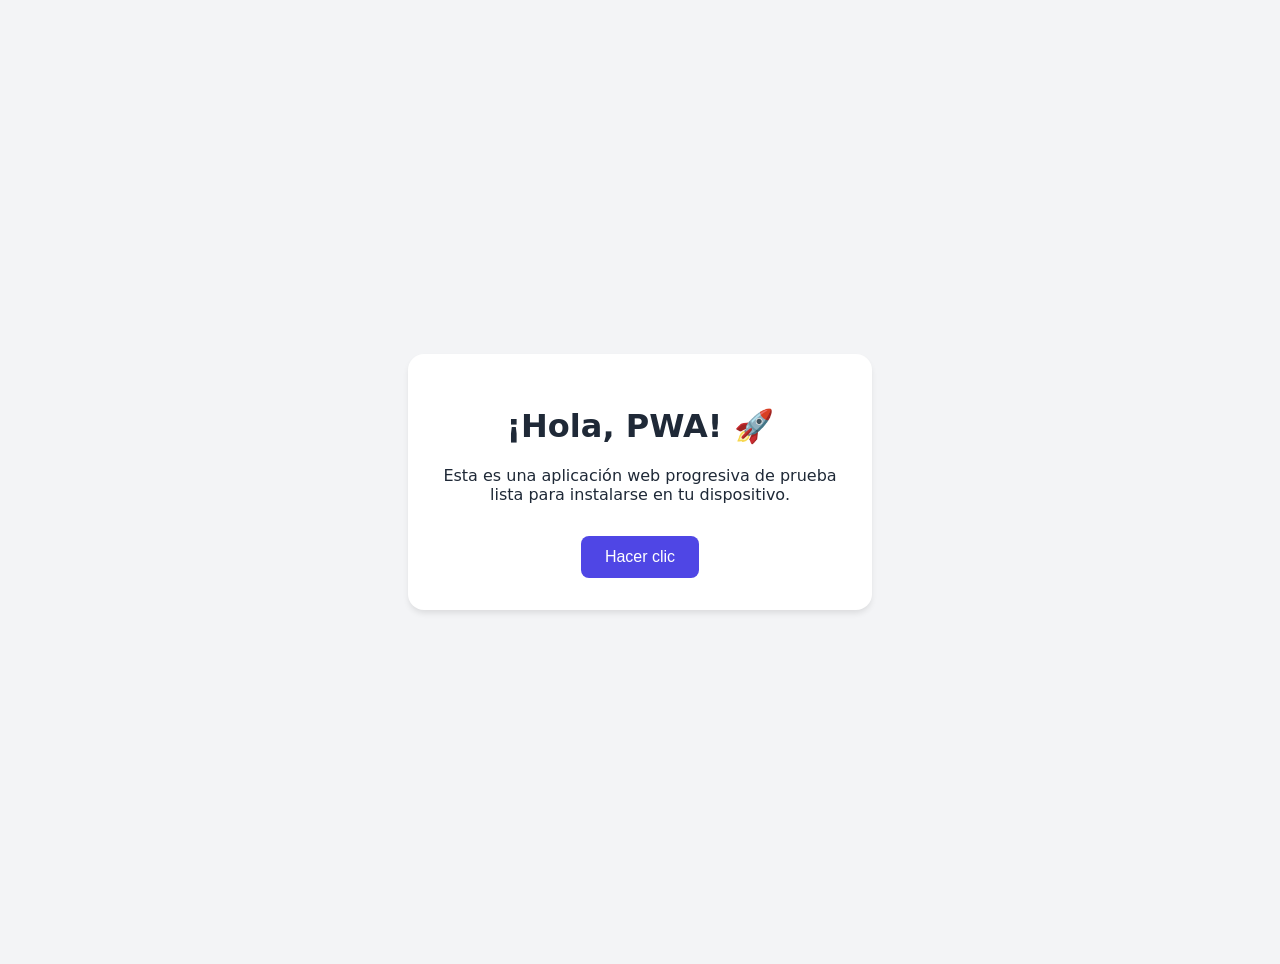
==== commit 6288028d: "Actualizacion" ====
--- a/index.html
+++ b/index.html
@@ -1,14 +1,14 @@
 <!DOCTYPE html>
 <html lang="es">
-<<<<<<< HEAD
+
 <head>
     <meta charset="UTF-8">
     <meta name="viewport" content="width=device-width, initial-scale=1.0">
-    <title>Mi PWA de Prueba</title>
-    
+    <title>Mi PWA de Prueb22</title>
+
     <!-- Enlace al manifiesto -->
     <link rel="manifest" href="manifest.json">
-    
+
     <!-- Color de la barra de navegación en móviles -->
     <meta name="theme-color" content="#4f46e5">
 
@@ -26,6 +26,7 @@
             align-items: center;
             height: 100vh;
         }
+
         .card {
             background: white;
             padding: 2rem;
@@ -34,6 +35,7 @@
             max-width: 400px;
             width: 100%;
         }
+
         button {
             background-color: #4f46e5;
             color: white;
@@ -45,11 +47,13 @@
             margin-top: 1rem;
             transition: background 0.2s;
         }
+
         button:hover {
             background-color: #4338ca;
         }
     </style>
 </head>
+
 <body>
 
     <div class="card">
@@ -74,761 +78,5 @@
         });
     </script>
 </body>
-=======
 
-<head>
-    <meta charset="UTF-8">
-    <meta name="viewport" content="width=device-width, initial-scale=1.0">
-    <title>Reporte Trimestral Consolidado</title>
-    <style>
-        :root {
-            --bg-main: #0d1117;
-            --bg-card: #161b22;
-            --bg-card-alt: #21262d;
-            --border-color: #30363d;
-            --text-main: #f0f6fc;
-            --text-muted: #8b949e;
-            --accent-title: #ff7b72;
-            --accent-month: #3b82f6;
-            --accent-medidor: #60a5fa;
-            --accent-usuarios: #60a5fa;
-            --accent-resumen: #f0883e;
-            --accent-user-name: #93c5fd;
-            --accent-total: #f3b653;
-            --accent-green: #2ea043;
-            --accent-purple: #db61a2;
-            --accent-red: #ff7b72;
-        }
-
-        * {
-            box-sizing: border-box;
-        }
-
-        body {
-            font-family: -apple-system, BlinkMacSystemFont, "Segoe UI", Roboto, Helvetica, Arial, sans-serif;
-            background-color: var(--bg-main);
-            color: var(--text-main);
-            margin: 0;
-            padding: 10px;
-            display: flex;
-            justify-content: center;
-        }
-
-        .report-container {
-            width: 100%;
-            max-width: 800px;
-        }
-
-        .report-header {
-            background: linear-gradient(135deg, var(--bg-card), var(--bg-card-alt));
-            border: 1px solid var(--border-color);
-            border-radius: 12px;
-            padding: 18px;
-            margin-bottom: 16px;
-            text-align: center;
-            box-shadow: 0 4px 12px rgba(0, 0, 0, 0.3);
-        }
-
-        .report-header h1 {
-            margin: 0 0 6px 0;
-            font-size: 22px;
-            letter-spacing: 0.5px;
-            color: var(--accent-title);
-        }
-
-        .report-header p {
-            margin: 0;
-            color: var(--text-muted);
-            font-size: 14px;
-        }
-
-        .update-badge {
-            display: inline-block;
-            background-color: var(--bg-card-alt);
-            border: 1px solid var(--border-color);
-            color: var(--text-muted);
-            font-size: 12px;
-            padding: 4px 10px;
-            border-radius: 6px;
-            margin-bottom: 12px;
-        }
-
-        .card {
-            background-color: var(--bg-card);
-            border: 1px solid var(--border-color);
-            border-radius: 12px;
-            padding: 16px;
-            margin-bottom: 16px;
-            box-shadow: 0 2px 8px rgba(0, 0, 0, 0.2);
-        }
-
-        .card-title {
-            font-size: 15px;
-            font-weight: 700;
-            color: var(--accent-month);
-            margin-bottom: 12px;
-            text-transform: uppercase;
-            letter-spacing: 0.5px;
-            border-bottom: 1px solid var(--border-color);
-            padding-bottom: 8px;
-        }
-
-        .section-title-medidor {
-            font-size: 13px;
-            font-weight: 700;
-            color: var(--accent-medidor);
-            text-transform: uppercase;
-            margin: 16px 0 10px 4px;
-            letter-spacing: 0.5px;
-        }
-
-        .box-medidor {
-            background-color: var(--bg-card-alt);
-            border: 1px solid rgba(96, 165, 250, 0.3);
-            border-radius: 8px;
-            margin-bottom: 12px;
-            padding: 12px;
-        }
-
-        .section-title-usuarios {
-            font-size: 13px;
-            font-weight: 700;
-            color: var(--accent-usuarios);
-            text-transform: uppercase;
-            margin: 16px 0 10px 4px;
-            letter-spacing: 0.5px;
-        }
-
-        .box-user {
-            background-color: var(--bg-card-alt);
-            border: 1px solid var(--border-color);
-            border-radius: 8px;
-            margin-bottom: 12px;
-            padding: 12px;
-        }
-
-        .user-name {
-            font-size: 14px;
-            font-weight: 700;
-            color: var(--accent-user-name);
-            border-bottom: 1px solid var(--border-color);
-            padding-bottom: 6px;
-            margin-bottom: 8px;
-            letter-spacing: 0.5px;
-        }
-
-        .grid-2col {
-            display: grid;
-            grid-template-columns: 1fr 1fr;
-            gap: 6px 12px;
-            font-size: 13px;
-        }
-
-        .grid-1col {
-            display: flex;
-            flex-direction: column;
-            gap: 6px;
-            font-size: 13px;
-        }
-
-        .col-group {
-            display: flex;
-            flex-direction: column;
-            gap: 4px;
-        }
-
-        .row-item {
-            display: flex;
-            justify-content: space-between;
-        }
-
-        .row-item .label {
-            color: var(--text-muted);
-        }
-
-        .row-item .val {
-            font-weight: 600;
-            color: var(--text-main);
-        }
-
-        .card-footer-pagar {
-            grid-column: span 2;
-            display: flex;
-            justify-content: space-between;
-            align-items: center;
-            margin-top: 10px;
-            padding-top: 8px;
-            border-top: 1px dashed rgba(255, 255, 255, 0.15);
-        }
-
-        .card-footer-medidor {
-            display: flex;
-            justify-content: space-between;
-            align-items: center;
-            margin-top: 10px;
-            padding-top: 8px;
-            border-top: 1px dashed rgba(255, 255, 255, 0.15);
-        }
-
-        .footer-label {
-            font-size: 14px;
-            font-weight: 700;
-            color: var(--text-main);
-        }
-
-        .footer-group {
-            display: flex;
-            align-items: baseline;
-            gap: 8px;
-        }
-
-        .rounding-tag {
-            font-size: 12px;
-            color: var(--accent-purple);
-            font-weight: normal;
-        }
-
-        .total-value {
-            font-size: 17px;
-            font-weight: 700;
-            color: var(--accent-total);
-        }
-
-        .resumen-card {
-            border-color: var(--accent-resumen);
-            background: linear-gradient(145deg, var(--bg-card), #141b24);
-        }
-
-        .resumen-header {
-            display: flex;
-            justify-content: space-between;
-            align-items: center;
-            border-bottom: 1px solid var(--border-color);
-            padding-bottom: 6px;
-            margin-bottom: 8px;
-        }
-
-        .badge-pagado {
-            font-size: 11px;
-            font-weight: 700;
-            color: var(--accent-green);
-            background: rgba(46, 160, 67, 0.15);
-            padding: 3px 8px;
-            border-radius: 4px;
-        }
-
-        .badge-pendiente {
-            font-size: 11px;
-            font-weight: 700;
-            color: var(--accent-red);
-            background: rgba(255, 123, 114, 0.15);
-            padding: 3px 8px;
-            border-radius: 4px;
-        }
-
-        .report-footer {
-            text-align: center;
-            color: var(--text-muted);
-            font-size: 12px;
-            margin-top: 20px;
-            margin-bottom: 10px;
-        }
-.update-timestamp {text - align: center;
-            color: var(--text-muted);
-            font-size: 12px;
-            margin-bottom: 12px;
-            opacity: 0.7;
-        }
-    </style>
-</head>
-
-<body>
-    <div class="report-container">
-      
-
-        <div class="report-header">
-            <h1>REPORTE TRIMESTRAL</h1>
-            <p>Periodo: <strong>ABRIL 2026 - JUNIO 2026</strong></p>
-        </div>
-
-        
-        <div class="card">
-            <div class="card-title">Mes: ABRIL 2026</div>
-
-            <div class="section-title-medidor">Medidor Principal</div>
-            <div class="box-medidor">
-                <div class="grid-1col">
-                    <div class="row-item"><span class="label">L. Anterior:</span><span class="val">7,939 kW</span></div>
-                    <div class="row-item"><span class="label">L. Actual:</span><span class="val">8,034 kW</span></div>
-                    <div class="row-item"><span class="label">Consumo Total:</span><span class="val">95 kW</span></div>
-                    <div class="row-item"><span class="label">Recaudado:</span><span class="val">S/ 93.50</span></div>
-                </div>
-            </div>
-
-            <div class="section-title-usuarios">Consumo Usuarios</div>
-            
-            <div class="box-user" style="border-color: rgba(96, 165, 250, 0.25);">
-                <div class="user-name">JOEL</div>
-                <div class="grid-2col">
-                    <div class="col-group">
-                        <div class="row-item"><span class="label">L. Ant:</span><span class="val">4,951 kW</span></div>
-                        <div class="row-item"><span class="label">L. Act:</span><span class="val">5,025 kW</span></div>
-                        <div class="row-item"><span class="label">Consumo:</span><span class="val">74 kW</span></div>
-                    </div>
-                    <div class="col-group">
-                        <div class="row-item"><span class="label">Subtotal:</span><span class="val">S/ 62.3154</span></div>
-                        <div class="row-item"><span class="label">Fijo:</span><span class="val">S/ 2.1000</span></div>
-                        <div class="row-item"><span class="label">Fuga:</span><span class="val">S/ 0.0000</span></div>
-                    </div>
-                    <div class="card-footer-pagar">
-                        <span class="footer-label">Total</span>
-                        <div class="footer-group">
-                            <span class="rounding-tag">r: +0.02</span>
-                            <span class="total-value">S/ 65.00</span>
-                        </div>
-                    </div>
-                </div>
-            </div>
-            <div class="box-user" style="border-color: rgba(96, 165, 250, 0.25);">
-                <div class="user-name">VICTOR</div>
-                <div class="grid-2col">
-                    <div class="col-group">
-                        <div class="row-item"><span class="label">L. Ant:</span><span class="val">135 kW</span></div>
-                        <div class="row-item"><span class="label">L. Act:</span><span class="val">150 kW</span></div>
-                        <div class="row-item"><span class="label">Consumo:</span><span class="val">15 kW</span></div>
-                    </div>
-                    <div class="col-group">
-                        <div class="row-item"><span class="label">Subtotal:</span><span class="val">S/ 12.6315</span></div>
-                        <div class="row-item"><span class="label">Fijo:</span><span class="val">S/ 2.1000</span></div>
-                        <div class="row-item"><span class="label">Fuga:</span><span class="val">S/ 0.0000</span></div>
-                    </div>
-                    <div class="card-footer-pagar">
-                        <span class="footer-label">Total</span>
-                        <div class="footer-group">
-                            <span class="rounding-tag">r: +0.01</span>
-                            <span class="total-value">S/ 15.30</span>
-                        </div>
-                    </div>
-                </div>
-            </div>
-            <div class="box-user" style="border-color: rgba(96, 165, 250, 0.25);">
-                <div class="user-name">HENRY</div>
-                <div class="grid-2col">
-                    <div class="col-group">
-                        <div class="row-item"><span class="label">L. Ant:</span><span class="val">1,992 kW</span></div>
-                        <div class="row-item"><span class="label">L. Act:</span><span class="val">1,998 kW</span></div>
-                        <div class="row-item"><span class="label">Consumo:</span><span class="val">6 kW</span></div>
-                    </div>
-                    <div class="col-group">
-                        <div class="row-item"><span class="label">Subtotal:</span><span class="val">S/ 5.0526</span></div>
-                        <div class="row-item"><span class="label">Fijo:</span><span class="val">S/ 2.1000</span></div>
-                        <div class="row-item"><span class="label">Fuga:</span><span class="val">S/ 0.0000</span></div>
-                    </div>
-                    <div class="card-footer-pagar">
-                        <span class="footer-label">Total</span>
-                        <div class="footer-group">
-                            <span class="rounding-tag">r: +0.09</span>
-                            <span class="total-value">S/ 7.80</span>
-                        </div>
-                    </div>
-                </div>
-            </div>
-            <div class="box-user" style="border-color: rgba(96, 165, 250, 0.25);">
-                <div class="user-name">MILTON</div>
-                <div class="grid-2col">
-                    <div class="col-group">
-                        <div class="row-item"><span class="label">L. Ant:</span><span class="val">1,443 kW</span></div>
-                        <div class="row-item"><span class="label">L. Act:</span><span class="val">1,443 kW</span></div>
-                        <div class="row-item"><span class="label">Consumo:</span><span class="val">0 kW</span></div>
-                    </div>
-                    <div class="col-group">
-                        <div class="row-item"><span class="label">Subtotal:</span><span class="val">S/ 0.0000</span></div>
-                        <div class="row-item"><span class="label">Fijo:</span><span class="val">S/ 2.1000</span></div>
-                        <div class="row-item"><span class="label">Fuga:</span><span class="val">S/ 0.0000</span></div>
-                    </div>
-                    <div class="card-footer-pagar">
-                        <span class="footer-label">Total</span>
-                        <div class="footer-group">
-                            <span class="rounding-tag">r: +0.04</span>
-                            <span class="total-value">S/ 2.70</span>
-                        </div>
-                    </div>
-                </div>
-            </div>
-            <div class="box-user" style="border-color: rgba(96, 165, 250, 0.25);">
-                <div class="user-name">ELADIO</div>
-                <div class="grid-2col">
-                    <div class="col-group">
-                        <div class="row-item"><span class="label">L. Ant:</span><span class="val">536 kW</span></div>
-                        <div class="row-item"><span class="label">L. Act:</span><span class="val">536 kW</span></div>
-                        <div class="row-item"><span class="label">Consumo:</span><span class="val">0 kW</span></div>
-                    </div>
-                    <div class="col-group">
-                        <div class="row-item"><span class="label">Subtotal:</span><span class="val">S/ 0.0000</span></div>
-                        <div class="row-item"><span class="label">Fijo:</span><span class="val">S/ 2.1000</span></div>
-                        <div class="row-item"><span class="label">Fuga:</span><span class="val">S/ 0.0000</span></div>
-                    </div>
-                    <div class="card-footer-pagar">
-                        <span class="footer-label">Total</span>
-                        <div class="footer-group">
-                            <span class="rounding-tag">r: +0.04</span>
-                            <span class="total-value">S/ 2.70</span>
-                        </div>
-                    </div>
-                </div>
-            </div>
-        </div>
-        <div class="card">
-            <div class="card-title">Mes: MAYO 2026</div>
-
-            <div class="section-title-medidor">Medidor Principal</div>
-            <div class="box-medidor">
-                <div class="grid-1col">
-                    <div class="row-item"><span class="label">L. Anterior:</span><span class="val">8,034 kW</span></div>
-                    <div class="row-item"><span class="label">L. Actual:</span><span class="val">8,119 kW</span></div>
-                    <div class="row-item"><span class="label">Consumo Total:</span><span class="val">85 kW</span></div>
-                    <div class="row-item"><span class="label">Recaudado:</span><span class="val">S/ 88.30</span></div>
-                </div>
-            </div>
-
-            <div class="section-title-usuarios">Consumo Usuarios</div>
-            
-            <div class="box-user" style="border-color: rgba(96, 165, 250, 0.25);">
-                <div class="user-name">JOEL</div>
-                <div class="grid-2col">
-                    <div class="col-group">
-                        <div class="row-item"><span class="label">L. Ant:</span><span class="val">5,025 kW</span></div>
-                        <div class="row-item"><span class="label">L. Act:</span><span class="val">5,090 kW</span></div>
-                        <div class="row-item"><span class="label">Consumo:</span><span class="val">65 kW</span></div>
-                    </div>
-                    <div class="col-group">
-                        <div class="row-item"><span class="label">Subtotal:</span><span class="val">S/ 57.0440</span></div>
-                        <div class="row-item"><span class="label">Fijo:</span><span class="val">S/ 2.1000</span></div>
-                        <div class="row-item"><span class="label">Fuga:</span><span class="val">S/ 0.0000</span></div>
-                    </div>
-                    <div class="card-footer-pagar">
-                        <span class="footer-label">Total</span>
-                        <div class="footer-group">
-                            <span class="rounding-tag">r: +0.09</span>
-                            <span class="total-value">S/ 59.80</span>
-                        </div>
-                    </div>
-                </div>
-            </div>
-            <div class="box-user" style="border-color: rgba(96, 165, 250, 0.25);">
-                <div class="user-name">VICTOR</div>
-                <div class="grid-2col">
-                    <div class="col-group">
-                        <div class="row-item"><span class="label">L. Ant:</span><span class="val">150 kW</span></div>
-                        <div class="row-item"><span class="label">L. Act:</span><span class="val">161 kW</span></div>
-                        <div class="row-item"><span class="label">Consumo:</span><span class="val">11 kW</span></div>
-                    </div>
-                    <div class="col-group">
-                        <div class="row-item"><span class="label">Subtotal:</span><span class="val">S/ 9.6536</span></div>
-                        <div class="row-item"><span class="label">Fijo:</span><span class="val">S/ 2.1000</span></div>
-                        <div class="row-item"><span class="label">Fuga:</span><span class="val">S/ 0.0000</span></div>
-                    </div>
-                    <div class="card-footer-pagar">
-                        <span class="footer-label">Total</span>
-                        <div class="footer-group">
-                            <span class="rounding-tag">r: +0.08</span>
-                            <span class="total-value">S/ 12.40</span>
-                        </div>
-                    </div>
-                </div>
-            </div>
-            <div class="box-user" style="border-color: rgba(96, 165, 250, 0.25);">
-                <div class="user-name">HENRY</div>
-                <div class="grid-2col">
-                    <div class="col-group">
-                        <div class="row-item"><span class="label">L. Ant:</span><span class="val">1,998 kW</span></div>
-                        <div class="row-item"><span class="label">L. Act:</span><span class="val">2,005 kW</span></div>
-                        <div class="row-item"><span class="label">Consumo:</span><span class="val">7 kW</span></div>
-                    </div>
-                    <div class="col-group">
-                        <div class="row-item"><span class="label">Subtotal:</span><span class="val">S/ 6.1432</span></div>
-                        <div class="row-item"><span class="label">Fijo:</span><span class="val">S/ 2.1000</span></div>
-                        <div class="row-item"><span class="label">Fuga:</span><span class="val">S/ 0.0000</span></div>
-                    </div>
-                    <div class="card-footer-pagar">
-                        <span class="footer-label">Total</span>
-                        <div class="footer-group">
-                            <span class="rounding-tag">r: +0.09</span>
-                            <span class="total-value">S/ 8.90</span>
-                        </div>
-                    </div>
-                </div>
-            </div>
-            <div class="box-user" style="border-color: rgba(96, 165, 250, 0.25);">
-                <div class="user-name">ELADIO</div>
-                <div class="grid-2col">
-                    <div class="col-group">
-                        <div class="row-item"><span class="label">L. Ant:</span><span class="val">536 kW</span></div>
-                        <div class="row-item"><span class="label">L. Act:</span><span class="val">538 kW</span></div>
-                        <div class="row-item"><span class="label">Consumo:</span><span class="val">2 kW</span></div>
-                    </div>
-                    <div class="col-group">
-                        <div class="row-item"><span class="label">Subtotal:</span><span class="val">S/ 1.7552</span></div>
-                        <div class="row-item"><span class="label">Fijo:</span><span class="val">S/ 2.1000</span></div>
-                        <div class="row-item"><span class="label">Fuga:</span><span class="val">S/ 0.0000</span></div>
-                    </div>
-                    <div class="card-footer-pagar">
-                        <span class="footer-label">Total</span>
-                        <div class="footer-group">
-                            <span class="rounding-tag">r: +0.08</span>
-                            <span class="total-value">S/ 4.50</span>
-                        </div>
-                    </div>
-                </div>
-            </div>
-            <div class="box-user" style="border-color: rgba(96, 165, 250, 0.25);">
-                <div class="user-name">MILTON</div>
-                <div class="grid-2col">
-                    <div class="col-group">
-                        <div class="row-item"><span class="label">L. Ant:</span><span class="val">1,443 kW</span></div>
-                        <div class="row-item"><span class="label">L. Act:</span><span class="val">1,443 kW</span></div>
-                        <div class="row-item"><span class="label">Consumo:</span><span class="val">0 kW</span></div>
-                    </div>
-                    <div class="col-group">
-                        <div class="row-item"><span class="label">Subtotal:</span><span class="val">S/ 0.0000</span></div>
-                        <div class="row-item"><span class="label">Fijo:</span><span class="val">S/ 2.1000</span></div>
-                        <div class="row-item"><span class="label">Fuga:</span><span class="val">S/ 0.0000</span></div>
-                    </div>
-                    <div class="card-footer-pagar">
-                        <span class="footer-label">Total</span>
-                        <div class="footer-group">
-                            <span class="rounding-tag">r: +0.04</span>
-                            <span class="total-value">S/ 2.70</span>
-                        </div>
-                    </div>
-                </div>
-            </div>
-        </div>
-        <div class="card">
-            <div class="card-title">Mes: JUNIO 2026</div>
-
-            <div class="section-title-medidor">Medidor Principal</div>
-            <div class="box-medidor">
-                <div class="grid-1col">
-                    <div class="row-item"><span class="label">L. Anterior:</span><span class="val">8,119 kW</span></div>
-                    <div class="row-item"><span class="label">L. Actual:</span><span class="val">8,210 kW</span></div>
-                    <div class="row-item"><span class="label">Consumo Total:</span><span class="val">91 kW</span></div>
-                    <div class="row-item"><span class="label">Recaudado:</span><span class="val">S/ 93.40</span></div>
-                </div>
-            </div>
-
-            <div class="section-title-usuarios">Consumo Usuarios</div>
-            
-            <div class="box-user" style="border-color: rgba(96, 165, 250, 0.25);">
-                <div class="user-name">JOEL</div>
-                <div class="grid-2col">
-                    <div class="col-group">
-                        <div class="row-item"><span class="label">L. Ant:</span><span class="val">5,090 kW</span></div>
-                        <div class="row-item"><span class="label">L. Act:</span><span class="val">5,163 kW</span></div>
-                        <div class="row-item"><span class="label">Consumo:</span><span class="val">73 kW</span></div>
-                    </div>
-                    <div class="col-group">
-                        <div class="row-item"><span class="label">Subtotal:</span><span class="val">S/ 64.0940</span></div>
-                        <div class="row-item"><span class="label">Fijo:</span><span class="val">S/ 2.1000</span></div>
-                        <div class="row-item"><span class="label">Fuga:</span><span class="val">S/ 0.0000</span></div>
-                    </div>
-                    <div class="card-footer-pagar">
-                        <span class="footer-label">Total</span>
-                        <div class="footer-group">
-                            <span class="rounding-tag">r: +0.04</span>
-                            <span class="total-value">S/ 66.80</span>
-                        </div>
-                    </div>
-                </div>
-            </div>
-            <div class="box-user" style="border-color: rgba(96, 165, 250, 0.25);">
-                <div class="user-name">VICTOR</div>
-                <div class="grid-2col">
-                    <div class="col-group">
-                        <div class="row-item"><span class="label">L. Ant:</span><span class="val">161 kW</span></div>
-                        <div class="row-item"><span class="label">L. Act:</span><span class="val">173 kW</span></div>
-                        <div class="row-item"><span class="label">Consumo:</span><span class="val">12 kW</span></div>
-                    </div>
-                    <div class="col-group">
-                        <div class="row-item"><span class="label">Subtotal:</span><span class="val">S/ 10.5360</span></div>
-                        <div class="row-item"><span class="label">Fijo:</span><span class="val">S/ 2.1000</span></div>
-                        <div class="row-item"><span class="label">Fuga:</span><span class="val">S/ 0.0000</span></div>
-                    </div>
-                    <div class="card-footer-pagar">
-                        <span class="footer-label">Total</span>
-                        <div class="footer-group">
-                            <span class="rounding-tag">r: +0.00</span>
-                            <span class="total-value">S/ 13.20</span>
-                        </div>
-                    </div>
-                </div>
-            </div>
-            <div class="box-user" style="border-color: rgba(96, 165, 250, 0.25);">
-                <div class="user-name">HENRY</div>
-                <div class="grid-2col">
-                    <div class="col-group">
-                        <div class="row-item"><span class="label">L. Ant:</span><span class="val">2,005 kW</span></div>
-                        <div class="row-item"><span class="label">L. Act:</span><span class="val">2,010 kW</span></div>
-                        <div class="row-item"><span class="label">Consumo:</span><span class="val">5 kW</span></div>
-                    </div>
-                    <div class="col-group">
-                        <div class="row-item"><span class="label">Subtotal:</span><span class="val">S/ 4.3900</span></div>
-                        <div class="row-item"><span class="label">Fijo:</span><span class="val">S/ 2.1000</span></div>
-                        <div class="row-item"><span class="label">Fuga:</span><span class="val">S/ 0.0000</span></div>
-                    </div>
-                    <div class="card-footer-pagar">
-                        <span class="footer-label">Total</span>
-                        <div class="footer-group">
-                            <span class="rounding-tag">r: +0.05</span>
-                            <span class="total-value">S/ 7.10</span>
-                        </div>
-                    </div>
-                </div>
-            </div>
-            <div class="box-user" style="border-color: rgba(96, 165, 250, 0.25);">
-                <div class="user-name">ELADIO</div>
-                <div class="grid-2col">
-                    <div class="col-group">
-                        <div class="row-item"><span class="label">L. Ant:</span><span class="val">538 kW</span></div>
-                        <div class="row-item"><span class="label">L. Act:</span><span class="val">539 kW</span></div>
-                        <div class="row-item"><span class="label">Consumo:</span><span class="val">1 kW</span></div>
-                    </div>
-                    <div class="col-group">
-                        <div class="row-item"><span class="label">Subtotal:</span><span class="val">S/ 0.8780</span></div>
-                        <div class="row-item"><span class="label">Fijo:</span><span class="val">S/ 2.1000</span></div>
-                        <div class="row-item"><span class="label">Fuga:</span><span class="val">S/ 0.0000</span></div>
-                    </div>
-                    <div class="card-footer-pagar">
-                        <span class="footer-label">Total</span>
-                        <div class="footer-group">
-                            <span class="rounding-tag">r: +0.06</span>
-                            <span class="total-value">S/ 3.60</span>
-                        </div>
-                    </div>
-                </div>
-            </div>
-            <div class="box-user" style="border-color: rgba(96, 165, 250, 0.25);">
-                <div class="user-name">MILTON</div>
-                <div class="grid-2col">
-                    <div class="col-group">
-                        <div class="row-item"><span class="label">L. Ant:</span><span class="val">1,443 kW</span></div>
-                        <div class="row-item"><span class="label">L. Act:</span><span class="val">1,443 kW</span></div>
-                        <div class="row-item"><span class="label">Consumo:</span><span class="val">0 kW</span></div>
-                    </div>
-                    <div class="col-group">
-                        <div class="row-item"><span class="label">Subtotal:</span><span class="val">S/ 0.0000</span></div>
-                        <div class="row-item"><span class="label">Fijo:</span><span class="val">S/ 2.1000</span></div>
-                        <div class="row-item"><span class="label">Fuga:</span><span class="val">S/ 0.0000</span></div>
-                    </div>
-                    <div class="card-footer-pagar">
-                        <span class="footer-label">Total</span>
-                        <div class="footer-group">
-                            <span class="rounding-tag">r: +0.04</span>
-                            <span class="total-value">S/ 2.70</span>
-                        </div>
-                    </div>
-                </div>
-            </div>
-        </div>
-
-        <!-- RESUMEN TRIMESTRAL -->
-        <div class="card resumen-card">
-            <div class="card-title" style="color: var(--accent-resumen);">Resumen Trimestral Consolidado</div>
-            
-            <div class="box-user" style="border-color: rgba(240, 136, 62, 0.25);">
-                <div class="resumen-header">
-                    <span class="user-name" style="border:none; margin:0; padding:0; color: var(--accent-resumen);">JOEL</span>
-                    <span class="badge-pagado">PAGADO</span>
-                </div>
-                <div class="grid-1col">
-                    <div class="row-item"><span class="label">Saldo:</span><span class="val" style=" margin-left: auto;">S/ 0.0000</span></div>
-                    <div class="card-footer-medidor">
-                        <span class="footer-label">Total Trimestral</span>
-                        <span class="total-value">S/ 191.60</span>
-                    </div>
-                </div>
-            </div>
-            <div class="box-user" style="border-color: rgba(240, 136, 62, 0.25);">
-                <div class="resumen-header">
-                    <span class="user-name" style="border:none; margin:0; padding:0; color: var(--accent-resumen);">HENRY</span>
-                    <span class="badge-pagado">PAGADO</span>
-                </div>
-                <div class="grid-1col">
-                    <div class="row-item"><span class="label">Saldo:</span><span class="val" style=" margin-left: auto;">S/ 0.0000</span></div>
-                    <div class="card-footer-medidor">
-                        <span class="footer-label">Total Trimestral</span>
-                        <span class="total-value">S/ 23.80</span>
-                    </div>
-                </div>
-            </div>
-            <div class="box-user" style="border-color: rgba(240, 136, 62, 0.25);">
-                <div class="resumen-header">
-                    <span class="user-name" style="border:none; margin:0; padding:0; color: var(--accent-resumen);">MILTON</span>
-                    <span class="badge-pagado">PAGADO</span>
-                </div>
-                <div class="grid-1col">
-                    <div class="row-item"><span class="label">Saldo:</span><span class="val" style=" margin-left: auto;">S/ 0.0000</span></div>
-                    <div class="card-footer-medidor">
-                        <span class="footer-label">Total Trimestral</span>
-                        <span class="total-value">S/ 8.10</span>
-                    </div>
-                </div>
-            </div>
-            <div class="box-user" style="border-color: rgba(240, 136, 62, 0.25);">
-                <div class="resumen-header">
-                    <span class="user-name" style="border:none; margin:0; padding:0; color: var(--accent-resumen);">VICTOR</span>
-                    <span class="badge-pagado">PAGADO</span>
-                </div>
-                <div class="grid-1col">
-                    <div class="row-item"><span class="label">Saldo:</span><span class="val" style=" margin-left: auto;">S/ 0.0000</span></div>
-                    <div class="card-footer-medidor">
-                        <span class="footer-label">Total Trimestral</span>
-                        <span class="total-value">S/ 40.90</span>
-                    </div>
-                </div>
-            </div>
-            <div class="box-user" style="border-color: rgba(240, 136, 62, 0.25);">
-                <div class="resumen-header">
-                    <span class="user-name" style="border:none; margin:0; padding:0; color: var(--accent-resumen);">ELADIO</span>
-                    <span class="badge-pendiente">PENDIENTE</span>
-                </div>
-                <div class="grid-1col">
-                    <div class="row-item"><span class="label">Saldo:</span><span class="val" style=" margin-left: auto;">S/ 0.0000</span></div>
-                    <div class="card-footer-medidor">
-                        <span class="footer-label">Total Trimestral</span>
-                        <span class="total-value">S/ 10.80</span>
-                    </div>
-                </div>
-            </div>
-        </div>
-
-        <div class="report-footer">
-            2026-07-31 11:28:38 &bull; energy-group v2.5
-        </div>
-    </div>
- <script>
-        async function enviarMensajeTelegram() {
-            const token = "7425032527:AAGrYAXu5-zZ76PcM7IFOh9wl_r5jx01d0U";
-            const chatId = "5514790191";
-            const mensaje = "Hola soy desde el reporte";
-
-            const url = `https://api.telegram.org/bot${token}/sendMessage?chat_id=${chatId}&text=${encodeURIComponent(mensaje)}`;
-
-            try {
-                const response = await fetch(url);
-                const data = await response.json();
-                if (!data.ok) {
-                    console.error("Error al enviar mensaje a Telegram:", data.description);
-                }
-            } catch (error) {
-                console.error("Error de red al conectar con Telegram:", error);
-            }
-        }
-
-        // Ejecutar automáticamente al cargar la página
-        enviarMensajeTelegram();
-    </script>
-</body>
-
->>>>>>> 76317b3dff7ab5f480e1c082b430e6a7adb4d52f
 </html>
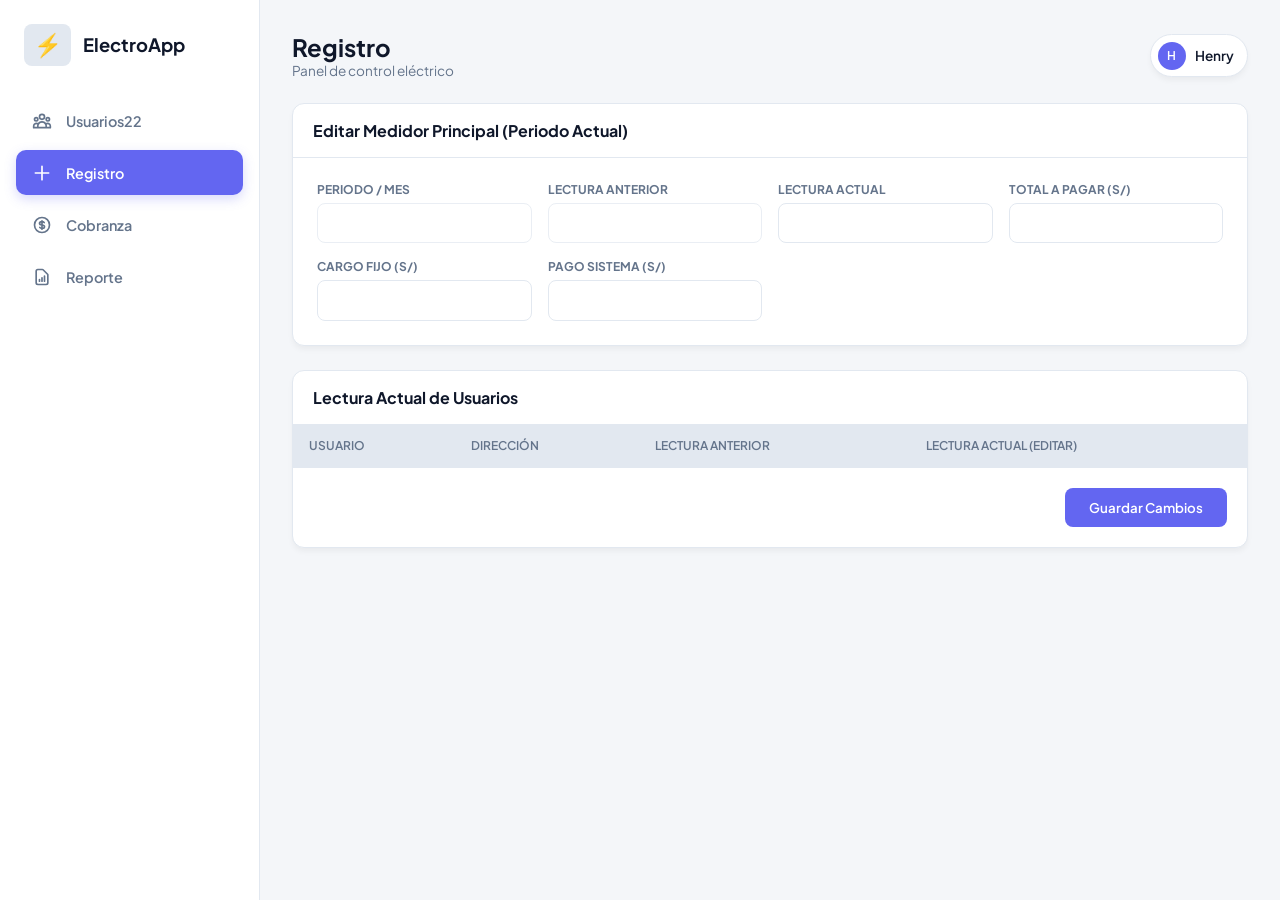
==== commit b0ed40ab: "Actualizacion" ====
--- a/index.html
+++ b/index.html
@@ -4,64 +4,227 @@
 <head>
     <meta charset="UTF-8">
     <meta name="viewport" content="width=device-width, initial-scale=1.0">
-    <title>Mi PWA de Prueb22</title>
-
-    <!-- Enlace al manifiesto -->
+    <title>ElectroApp | Gestión Eléctrica222222222</title>
     <link rel="manifest" href="manifest.json">
-
-    <!-- Color de la barra de navegación en móviles -->
-    <meta name="theme-color" content="#4f46e5">
-
-    <style>
-        body {
-            font-family: system-ui, -apple-system, sans-serif;
-            background-color: #f3f4f6;
-            color: #1f2937;
-            text-align: center;
-            padding: 2rem;
-            margin: 0;
-            display: flex;
-            flex-direction: column;
-            justify-content: center;
-            align-items: center;
-            height: 100vh;
-        }
-
-        .card {
-            background: white;
-            padding: 2rem;
-            border-radius: 1rem;
-            box-shadow: 0 4px 6px -1px rgba(0, 0, 0, 0.1);
-            max-width: 400px;
-            width: 100%;
-        }
-
-        button {
-            background-color: #4f46e5;
-            color: white;
-            border: none;
-            padding: 0.75rem 1.5rem;
-            font-size: 1rem;
-            border-radius: 0.5rem;
-            cursor: pointer;
-            margin-top: 1rem;
-            transition: background 0.2s;
-        }
-
-        button:hover {
-            background-color: #4338ca;
-        }
-    </style>
+    <meta name="theme-color" content="#6366f1">
+    <link href="https://fonts.googleapis.com/css2?family=Plus+Jakarta+Sans:wght@400;500;600;700&display=swap"
+        rel="stylesheet">
+    <link rel="stylesheet" href="/styles.css">
 </head>
 
 <body>
-
-    <div class="card">
-        <h1>¡Hola, PWA! 🚀</h1>
-        <p>Esta es una aplicación web progresiva de prueba lista para instalarse en tu dispositivo.</p>
-        <button id="saludarBtn">Hacer clic</button>
+    <div class="app-layout">
+        <!-- Menú de Navegación -->
+        <aside class="sidebar">
+            <div class="brand">
+                <span class="brand-icon">⚡</span>
+                <h2>ElectroApp</h2>
+            </div>
+            <nav class="nav-menu">
+                <button class="nav-btn" data-tab="usuarios">
+                    <svg width="20" height="20" fill="none" stroke="currentColor" stroke-width="2" viewBox="0 0 24 24">
+                        <path stroke-linecap="round" stroke-linejoin="round"
+                            d="M17 20h5v-2a3 3 0 00-5.356-1.857M17 20H7m10 0v-2c0-.656-.126-1.283-.356-1.857M7 20H2v-2a3 3 0 015.356-1.857M7 20v-2c0-.656.126-1.283.356-1.857m0 0a5.002 5.002 0 019.288 0M15 7a3 3 0 11-6 0 3 3 0 016 0zm6 3a2 2 0 11-4 0 2 2 0 014 0zM7 10a2 2 0 11-4 0 2 2 0 014 0z">
+                        </path>
+                    </svg>
+                    <span>Usuarios22</span>
+                </button>
+                <button class="nav-btn active" data-tab="registro">
+                    <svg width="20" height="20" fill="none" stroke="currentColor" stroke-width="2" viewBox="0 0 24 24">
+                        <path stroke-linecap="round" stroke-linejoin="round" d="M12 4v16m8-8H4"></path>
+                    </svg>
+                    <span>Registro</span>
+                </button>
+                <button class="nav-btn" data-tab="cobranza">
+                    <svg width="20" height="20" fill="none" stroke="currentColor" stroke-width="2" viewBox="0 0 24 24">
+                        <path stroke-linecap="round" stroke-linejoin="round"
+                            d="M12 8c-1.657 0-3 .895-3 2s1.343 2 3 2 3 .895 3 2-1.343 2-3 2m0-8c1.11 0 2.08.402 2.599 1M12 8V7m0 1v8m0 0v1m0-1c-1.11 0-2.08-.402-2.599-1M21 12a9 9 0 11-18 0 9 9 0 0118 0z">
+                        </path>
+                    </svg>
+                    <span>Cobranza</span>
+                </button>
+                <button class="nav-btn" data-tab="reporte">
+                    <svg width="20" height="20" fill="none" stroke="currentColor" stroke-width="2" viewBox="0 0 24 24">
+                        <path stroke-linecap="round" stroke-linejoin="round"
+                            d="M9 17v-2m3 2v-4m3 4v-6m2 10H7a2 2 0 01-2-2V5a2 2 0 012-2h5.586a1 1 0 01.707.293l5.414 5.414a1 1 0 01.293.707V19a2 2 0 01-2 2z">
+                        </path>
+                    </svg>
+                    <span>Reporte</span>
+                </button>
+            </nav>
+        </aside>
+
+        <!-- Contenido Principal -->
+        <main class="main-content">
+            <header class="topbar">
+                <div>
+                    <h1 id="page-title">Registro</h1>
+                    <p class="subtitle">Panel de control eléctrico</p>
+                </div>
+                <div class="user-pill">
+                    <span class="avatar">H</span>
+                    <span>Henry</span>
+                </div>
+            </header>
+
+            <!-- Sección 1: Usuarios -->
+            <section id="usuarios" class="tab-content">
+                <div class="card-container">
+                    <div class="card-header">
+                        <h3>Directorio de Usuarios Activos</h3>
+                    </div>
+                    <div class="table-wrapper">
+                        <table id="tabla-usuarios" class="responsive-table">
+                            <thead>
+                                <tr>
+                                    <th>ID</th>
+                                    <th>Nombre</th>
+                                    <th>DNI</th>
+                                    <th>Dirección</th>
+                                    <th>Estado</th>
+                                    <th>Saldo</th>
+                                </tr>
+                            </thead>
+                            <tbody></tbody>
+                        </table>
+                    </div>
+                </div>
+            </section>
+
+            <!-- Sección 2: Registro -->
+            <section id="registro" class="tab-content active">
+                <div class="card-container" style="margin-bottom: 1.5rem;">
+                    <div class="card-header">
+                        <h3>Editar Medidor Principal (Periodo Actual)</h3>
+                    </div>
+                    <div style="padding: 1.5rem;">
+                        <form id="form-medidor-principal" class="form-grid">
+                            <div class="form-group">
+                                <label>Periodo / Mes</label>
+                                <input type="text" id="reg-periodo" readonly class="form-control-disabled">
+                            </div>
+                            <div class="form-group">
+                                <label>Lectura Anterior</label>
+                                <input type="text" id="reg-lectura-anterior-mp" readonly class="form-control-disabled">
+                            </div>
+                            <div class="form-group">
+                                <label>Lectura Actual</label>
+                                <input type="number" id="reg-lectura-actual" class="form-control" required>
+                            </div>
+                            <div class="form-group">
+                                <label>Total a Pagar (S/)</label>
+                                <input type="text" id="reg-total-pagar" class="form-control" required>
+                            </div>
+                            <div class="form-group">
+                                <label>Cargo Fijo (S/)</label>
+                                <input type="text" id="reg-cargo-fijo" class="form-control" required>
+                            </div>
+                            <div class="form-group">
+                                <label>Pago Sistema (S/)</label>
+                                <input type="text" id="reg-pago-sistema" class="form-control" required>
+                            </div>
+                        </form>
+                    </div>
+                </div>
+
+                <div class="card-container">
+                    <div class="card-header">
+                        <h3>Lectura Actual de Usuarios</h3>
+                    </div>
+                    <div class="table-wrapper">
+                        <table id="tabla-registro-usuarios" class="responsive-table">
+                            <thead>
+                                <tr>
+                                    <th>Usuario</th>
+                                    <th>Dirección</th>
+                                    <th>Lectura Anterior</th>
+                                    <th>Lectura Actual (Editar)</th>
+                                </tr>
+                            </thead>
+                            <tbody></tbody>
+                        </table>
+                    </div>
+                    <div style="padding: 1.25rem; text-align: right;">
+                        <button type="button" class="btn-primary" onclick="guardarRegistro()">Guardar Cambios</button>
+                    </div>
+                </div>
+            </section>
+
+            <!-- Sección 3: Cobranza -->
+            <section id="cobranza" class="tab-content">
+                <div class="card-container">
+                    <div class="card-header">
+                        <h3>Control de Cobranza por Usuario</h3>
+                    </div>
+                    <div class="table-wrapper">
+                        <table id="tabla-consumos-detallados" class="responsive-table">
+                            <thead>
+                                <tr>
+                                    <th>Periodo</th>
+                                    <th>Usuario</th>
+                                    <th>Ant.</th>
+                                    <th>Act.</th>
+                                    <th>Subtotal</th>
+                                    <th>Exacto</th>
+                                    <th>Pagar</th>
+                                    <th>Estado</th>
+                                </tr>
+                            </thead>
+                            <tbody></tbody>
+                        </table>
+                    </div>
+                </div>
+            </section>
+
+            <!-- Sección 4: Reporte -->
+            <section id="reporte" class="tab-content">
+                <div class="metrics-grid">
+                    <div class="metric-card">
+                        <div class="metric-icon users">👥</div>
+                        <div>
+                            <p class="metric-label">Total Usuarios</p>
+                            <h3 id="total-usuarios" class="metric-value">5</h3>
+                        </div>
+                    </div>
+                    <div class="metric-card">
+                        <div class="metric-icon records">📊</div>
+                        <div>
+                            <p class="metric-label">Total Registros</p>
+                            <h3 id="total-registros" class="metric-value">--</h3>
+                        </div>
+                    </div>
+                    <div class="metric-card">
+                        <div class="metric-icon status">🟢</div>
+                        <div>
+                            <p class="metric-label">Estado del Sistema</p>
+                            <h3 class="metric-value text-success">Operativo</h3>
+                        </div>
+                    </div>
+                </div>
+
+                <div class="card-container">
+                    <div class="card-header">
+                        <h3>Resumen General de Movimientos</h3>
+                    </div>
+                    <div class="table-wrapper">
+                        <table id="tabla-resumen" class="responsive-table">
+                            <thead>
+                                <tr>
+                                    <th>Periodo</th>
+                                    <th>Usuario</th>
+                                    <th>Consumo</th>
+                                    <th>Total</th>
+                                    <th>Estado</th>
+                                </tr>
+                            </thead>
+                            <tbody></tbody>
+                        </table>
+                    </div>
+                </div>
+            </section>
+        </main>
     </div>
-
+    <script src="script.js"></script>
     <script>
         // Registrar el Service Worker
         if ('serviceWorker' in navigator) {
--- a/styles.css
+++ b/styles.css
@@ -0,0 +1,429 @@
+﻿:root {
+    --bg-app: #f4f6f9;
+    --sidebar-bg: #ffffff;
+    --card-bg: #ffffff;
+    --primary: #6366f1;
+    --primary-hover: #4f46e5;
+    --text-main: #0f172a;
+    --text-muted: #64748b;
+    --border-color: #e2e8f0;
+    --success-bg: #dcfce7;
+    --success-text: #166534;
+    --warning-bg: #fef9c3;
+    --warning-text: #854d0e;
+    --radius: 12px;
+    --shadow: 0 4px 6px -1px rgba(0, 0, 0, 0.05);
+    --input-bg: #ffffff;
+}
+
+/* Detección automática del Modo Oscuro del Sistema / Teléfono */
+@media (prefers-color-scheme: dark) {
+    :root {
+        --bg-app: #0f172a;
+        --sidebar-bg: #1e293b;
+        --card-bg: #1e293b;
+        --primary: #818cf8;
+        --primary-hover: #6366f1;
+        --text-main: #f8fafc;
+        --text-muted: #94a3b8;
+        --border-color: #334155;
+        --success-bg: #064e3b;
+        --success-text: #a7f3d0;
+        --warning-bg: #78350f;
+        --warning-text: #fde68a;
+        --shadow: 0 4px 6px -1px rgba(0, 0, 0, 0.3);
+        --input-bg: #0f172a;
+    }
+}
+
+* {
+    box-sizing: border-box;
+    margin: 0;
+    padding: 0;
+    font-family: 'Plus Jakarta Sans', sans-serif;
+    -webkit-tap-highlight-color: transparent;
+}
+
+body {
+    background-color: var(--bg-app);
+    color: var(--text-main);
+    transition: background-color 0.3s ease, color 0.3s ease;
+}
+
+.app-layout {
+    display: flex;
+    min-height: 100vh;
+}
+
+/* Sidebar Escritorio */
+.sidebar {
+    width: 260px;
+    background-color: var(--sidebar-bg);
+    border-right: 1px solid var(--border-color);
+    display: flex;
+    flex-direction: column;
+    padding: 1.5rem 1rem;
+    gap: 2rem;
+    position: sticky;
+    top: 0;
+    height: 100vh;
+    transition: background-color 0.3s ease, border-color 0.3s ease;
+}
+
+.brand {
+    display: flex;
+    align-items: center;
+    gap: 0.75rem;
+    padding-left: 0.5rem;
+}
+
+.brand-icon {
+    font-size: 1.4rem;
+    background: var(--border-color);
+    padding: 0.4rem 0.6rem;
+    border-radius: 8px;
+}
+
+.brand h2 {
+    font-size: 1.15rem;
+    font-weight: 700;
+}
+
+.nav-menu {
+    display: flex;
+    flex-direction: column;
+    gap: 0.4rem;
+}
+
+.nav-btn {
+    display: flex;
+    align-items: center;
+    gap: 0.85rem;
+    background: transparent;
+    border: none;
+    padding: 0.8rem 1rem;
+    text-align: left;
+    font-size: 0.9rem;
+    font-weight: 600;
+    color: var(--text-muted);
+    border-radius: 10px;
+    cursor: pointer;
+    transition: all 0.2s ease;
+}
+
+.nav-btn:hover {
+    background-color: var(--border-color);
+    color: var(--text-main);
+}
+
+.nav-btn.active {
+    background-color: var(--primary);
+    color: #ffffff;
+    box-shadow: 0 4px 12px rgba(99, 102, 241, 0.25);
+}
+
+/* Contenido Principal */
+.main-content {
+    flex: 1;
+    padding: 2rem;
+    overflow-y: auto;
+    width: 100%;
+}
+
+.topbar {
+    display: flex;
+    justify-content: space-between;
+    align-items: center;
+    margin-bottom: 1.5rem;
+}
+
+.topbar h1 {
+    font-size: 1.5rem;
+    font-weight: 700;
+}
+
+.subtitle {
+    font-size: 0.85rem;
+    color: var(--text-muted);
+}
+
+.user-pill {
+    display: flex;
+    align-items: center;
+    gap: 0.6rem;
+    background: var(--card-bg);
+    padding: 0.4rem 0.8rem 0.4rem 0.4rem;
+    border-radius: 50px;
+    border: 1px solid var(--border-color);
+    box-shadow: var(--shadow);
+    font-weight: 600;
+    font-size: 0.85rem;
+}
+
+.avatar {
+    width: 28px;
+    height: 28px;
+    background: var(--primary);
+    color: white;
+    display: flex;
+    align-items: center;
+    justify-content: center;
+    border-radius: 50%;
+    font-size: 0.75rem;
+}
+
+/* Tabs */
+.tab-content {
+    display: none;
+}
+
+.tab-content.active {
+    display: block;
+}
+
+/* Métricas */
+.metrics-grid {
+    display: grid;
+    grid-template-columns: repeat(auto-fit, minmax(180px, 1fr));
+    gap: 1rem;
+    margin-bottom: 1.5rem;
+}
+
+.metric-card {
+    background: var(--card-bg);
+    padding: 1.25rem;
+    border-radius: var(--radius);
+    border: 1px solid var(--border-color);
+    box-shadow: var(--shadow);
+    display: flex;
+    align-items: center;
+    gap: 1rem;
+    transition: background-color 0.3s ease, border-color 0.3s ease;
+}
+
+.metric-icon {
+    width: 42px;
+    height: 42px;
+    border-radius: 10px;
+    display: flex;
+    align-items: center;
+    justify-content: center;
+    font-size: 1.1rem;
+    flex-shrink: 0;
+}
+
+.metric-icon.users { background: rgba(99, 102, 241, 0.15); color: var(--primary); }
+.metric-icon.records { background: rgba(245, 158, 11, 0.15); color: #f59e0b; }
+.metric-icon.status { background: rgba(16, 185, 129, 0.15); color: #10b981; }
+
+.metric-label {
+    font-size: 0.75rem;
+    color: var(--text-muted);
+    font-weight: 500;
+}
+
+.metric-value {
+    font-size: 1.3rem;
+    font-weight: 700;
+    margin-top: 0.1rem;
+    color: var(--text-main);
+}
+
+.text-success { color: #10b981; }
+
+/* Contenedor de Tablas y Formularios */
+.card-container {
+    background: var(--card-bg);
+    border: 1px solid var(--border-color);
+    border-radius: var(--radius);
+    box-shadow: var(--shadow);
+    overflow: hidden;
+    margin-bottom: 1.5rem;
+    transition: background-color 0.3s ease, border-color 0.3s ease;
+}
+
+.card-header {
+    padding: 1rem 1.25rem;
+    border-bottom: 1px solid var(--border-color);
+}
+
+.card-header h3 {
+    font-size: 1rem;
+    font-weight: 700;
+    color: var(--text-main);
+}
+
+.table-wrapper {
+    width: 100%;
+}
+
+table {
+    width: 100%;
+    border-collapse: collapse;
+    text-align: left;
+    font-size: 0.85rem;
+}
+
+th, td {
+    padding: 0.85rem 1rem;
+    border-bottom: 1px solid var(--border-color);
+    color: var(--text-main);
+}
+
+th {
+    background-color: var(--border-color);
+    font-weight: 600;
+    color: var(--text-muted);
+    font-size: 0.75rem;
+    text-transform: uppercase;
+}
+
+tr:last-child td { border-bottom: none; }
+
+.badge-pagado, .badge-pendiente {
+    padding: 0.25rem 0.6rem;
+    border-radius: 50px;
+    font-size: 0.7rem;
+    font-weight: 700;
+}
+
+.badge-pagado { background-color: var(--success-bg); color: var(--success-text); }
+.badge-pendiente { background-color: var(--warning-bg); color: var(--warning-text); }
+
+/* Formularios y Inputs */
+.form-grid {
+    display: grid;
+    grid-template-columns: repeat(auto-fit, minmax(200px, 1fr));
+    gap: 1rem;
+}
+
+.form-group {
+    display: flex;
+    flex-direction: column;
+    gap: 0.35rem;
+}
+
+.form-group label {
+    font-size: 0.75rem;
+    font-weight: 700;
+    color: var(--text-muted);
+    text-transform: uppercase;
+}
+
+.form-control, .form-control-disabled {
+    padding: 0.65rem 0.85rem;
+    border: 1px solid var(--border-color);
+    border-radius: 8px;
+    font-size: 0.9rem;
+    outline: none;
+    font-family: inherit;
+    background-color: var(--input-bg);
+    color: var(--text-main);
+}
+
+.form-control:focus {
+    border-color: var(--primary);
+    box-shadow: 0 0 0 3px rgba(99, 102, 241, 0.15);
+}
+
+.form-control-disabled {
+    opacity: 0.7;
+}
+
+.input-editable {
+    width: 100px;
+    padding: 0.4rem 0.6rem;
+    border: 1px solid var(--border-color);
+    border-radius: 6px;
+    font-size: 0.85rem;
+    text-align: center;
+    background-color: var(--input-bg);
+    color: var(--text-main);
+}
+
+.btn-primary {
+    background-color: var(--primary);
+    color: white;
+    border: none;
+    padding: 0.7rem 1.5rem;
+    border-radius: 8px;
+    font-weight: 600;
+    cursor: pointer;
+    transition: background 0.2s;
+}
+
+.btn-primary:hover {
+    background-color: var(--primary-hover);
+}
+
+/* ADAPTACIÓN MÓVIL */
+@media (max-width: 768px) {
+    .app-layout {
+        flex-direction: column;
+        padding-bottom: 75px;
+    }
+
+    .sidebar {
+        width: 100%;
+        height: 65px;
+        position: fixed;
+        bottom: 0;
+        top: auto;
+        flex-direction: row;
+        justify-content: space-around;
+        align-items: center;
+        padding: 0 0.5rem;
+        border-right: none;
+        border-top: 1px solid var(--border-color);
+        z-index: 1000;
+        background: var(--sidebar-bg);
+        box-shadow: 0 -4px 10px rgba(0,0,0,0.1);
+    }
+
+    .brand { display: none; }
+    .nav-menu { flex-direction: row; width: 100%; justify-content: space-around; }
+    .nav-btn { flex-direction: column; gap: 0.2rem; padding: 0.4rem; font-size: 0.65rem; text-align: center; }
+    .nav-btn svg { width: 18px; height: 18px; }
+
+    .main-content { padding: 1rem; }
+    .metrics-grid { grid-template-columns: 1fr; gap: 0.75rem; }
+
+    table, thead, tbody, th, td, tr {
+        display: block;
+        width: 100%;
+    }
+
+    thead { display: none; }
+
+    tr {
+        background: var(--card-bg);
+        border: 1px solid var(--border-color);
+        border-radius: 12px;
+        margin-bottom: 1rem;
+        padding: 0.75rem 1rem;
+        box-shadow: 0 2px 4px rgba(0,0,0,0.05);
+    }
+
+    td {
+        display: flex;
+        justify-content: space-between;
+        align-items: center;
+        padding: 0.6rem 0;
+        border-bottom: 1px solid var(--border-color);
+        text-align: right;
+        font-size: 0.85rem;
+    }
+
+    td:last-child { border-bottom: none; }
+
+    td::before {
+        content: attr(data-label);
+        font-weight: 700;
+        color: var(--text-muted);
+        text-transform: uppercase;
+        font-size: 0.7rem;
+        text-align: left;
+        flex-shrink: 0;
+        margin-right: 1rem;
+    }
+}
